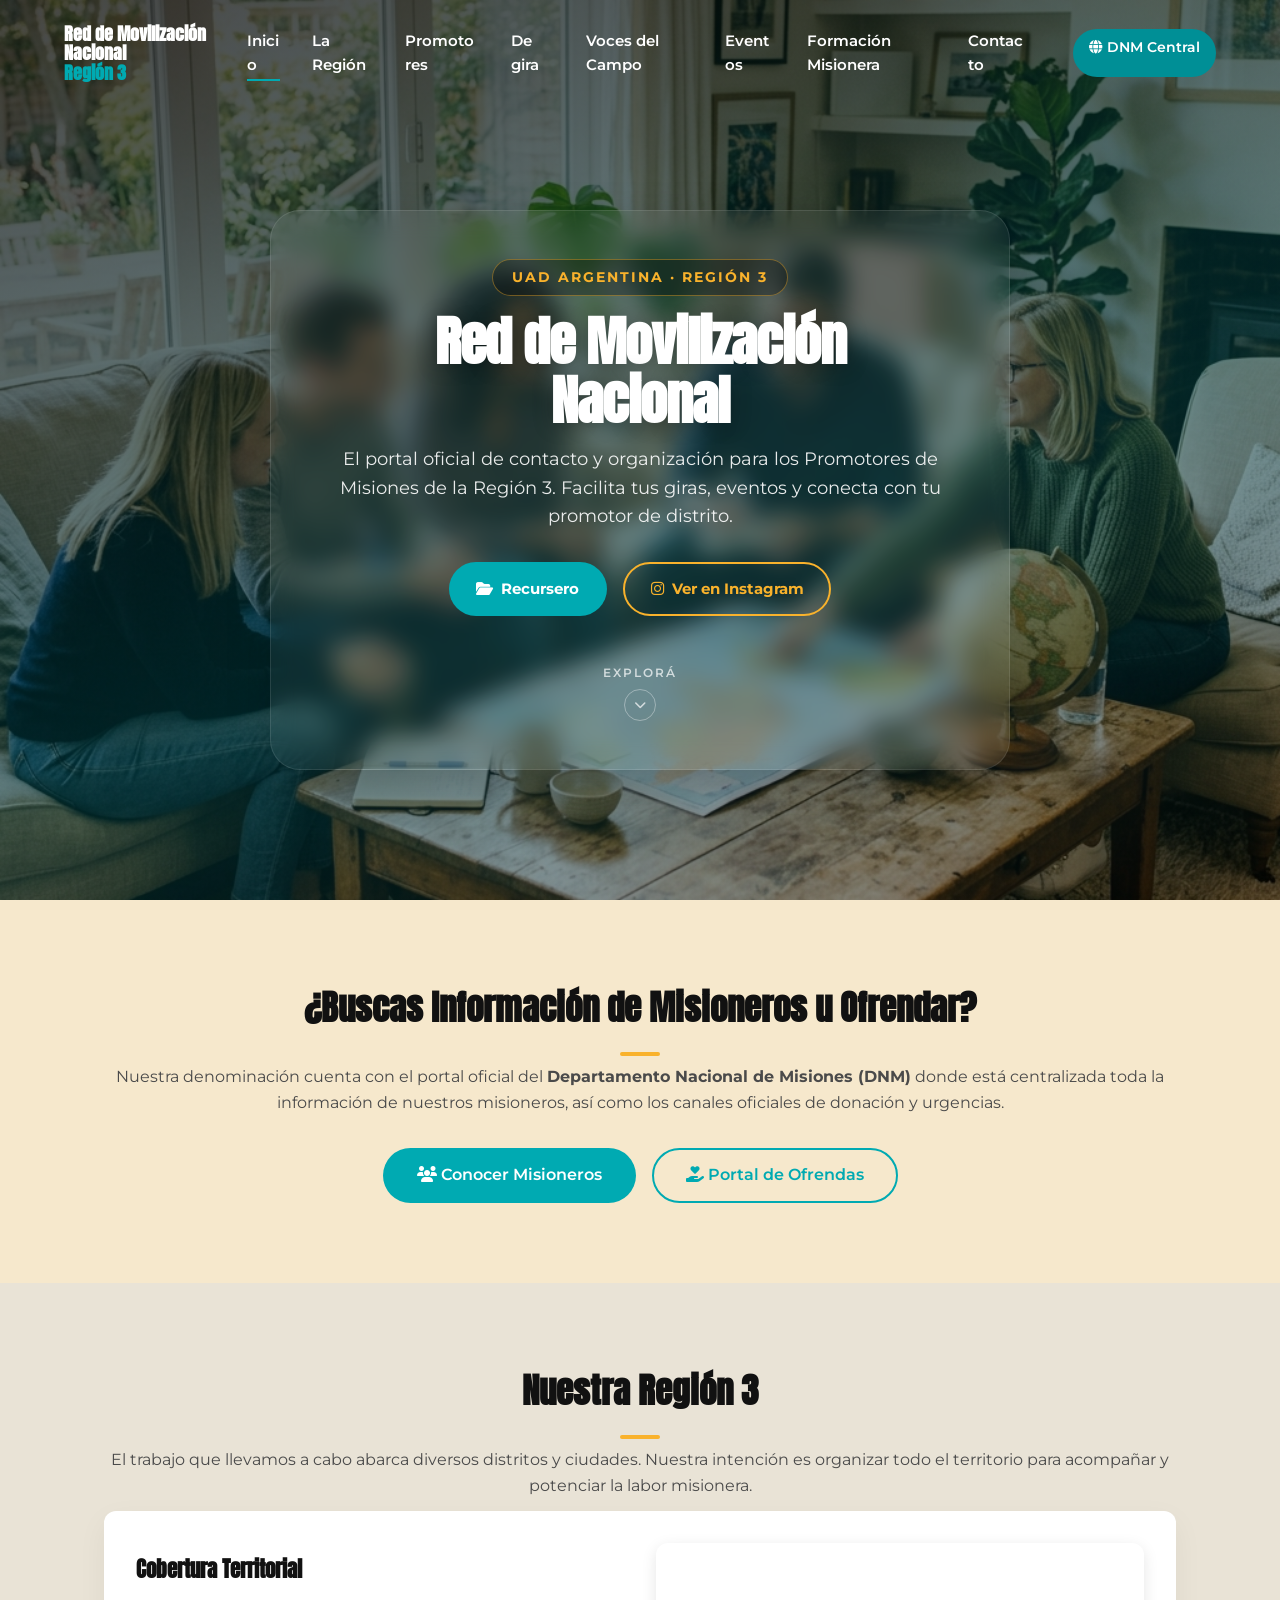
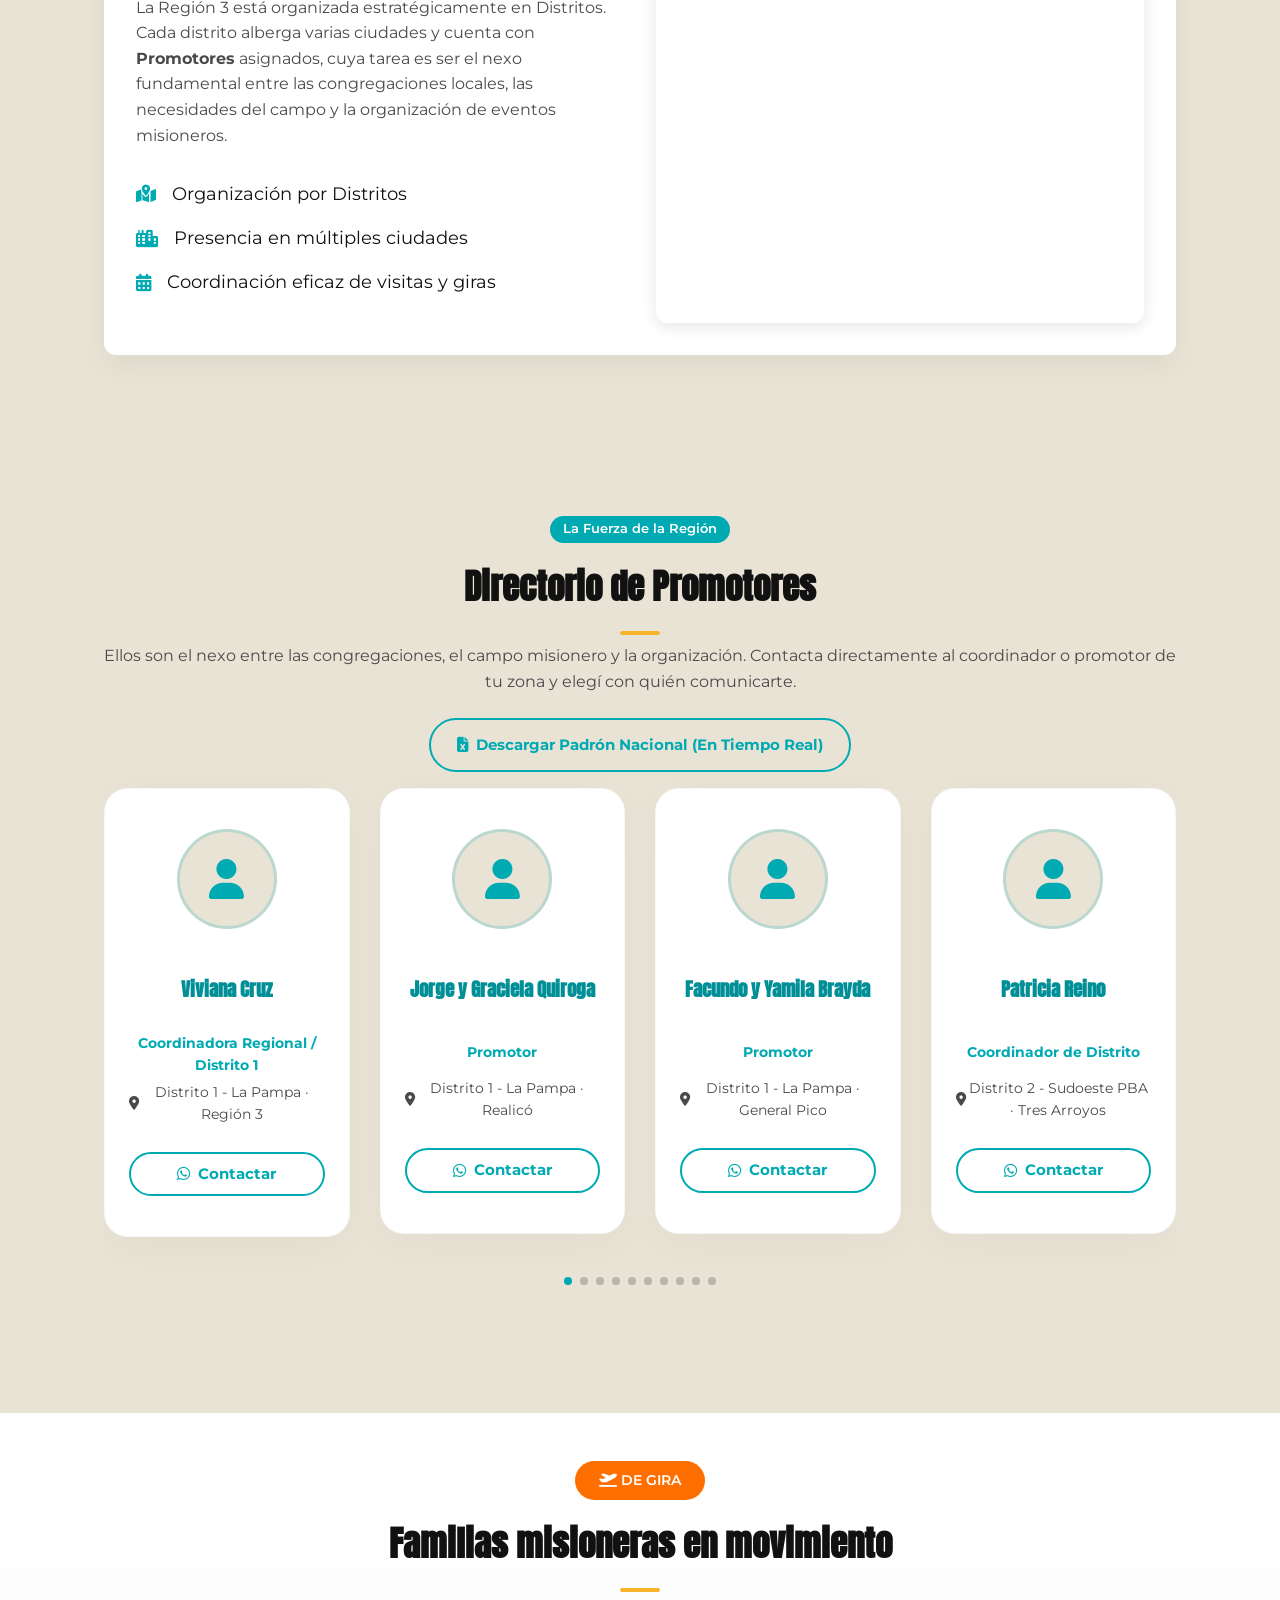
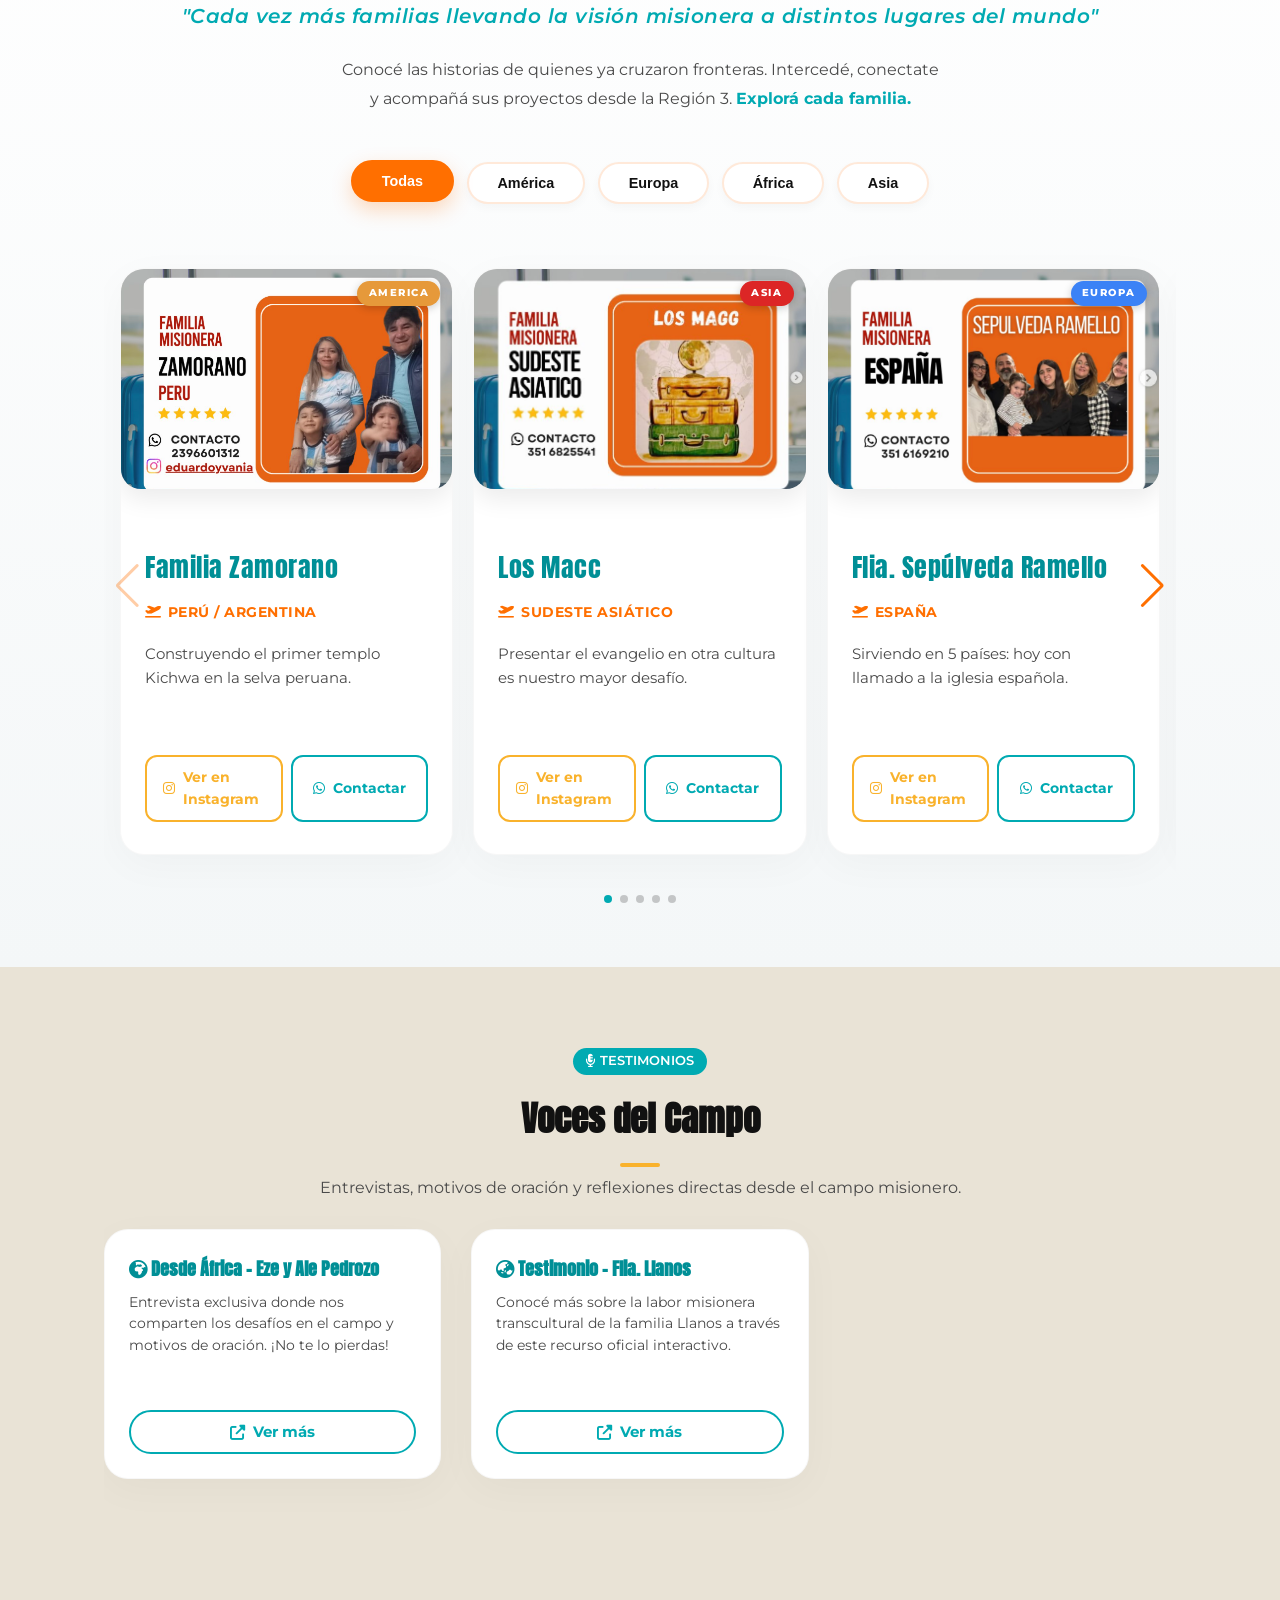
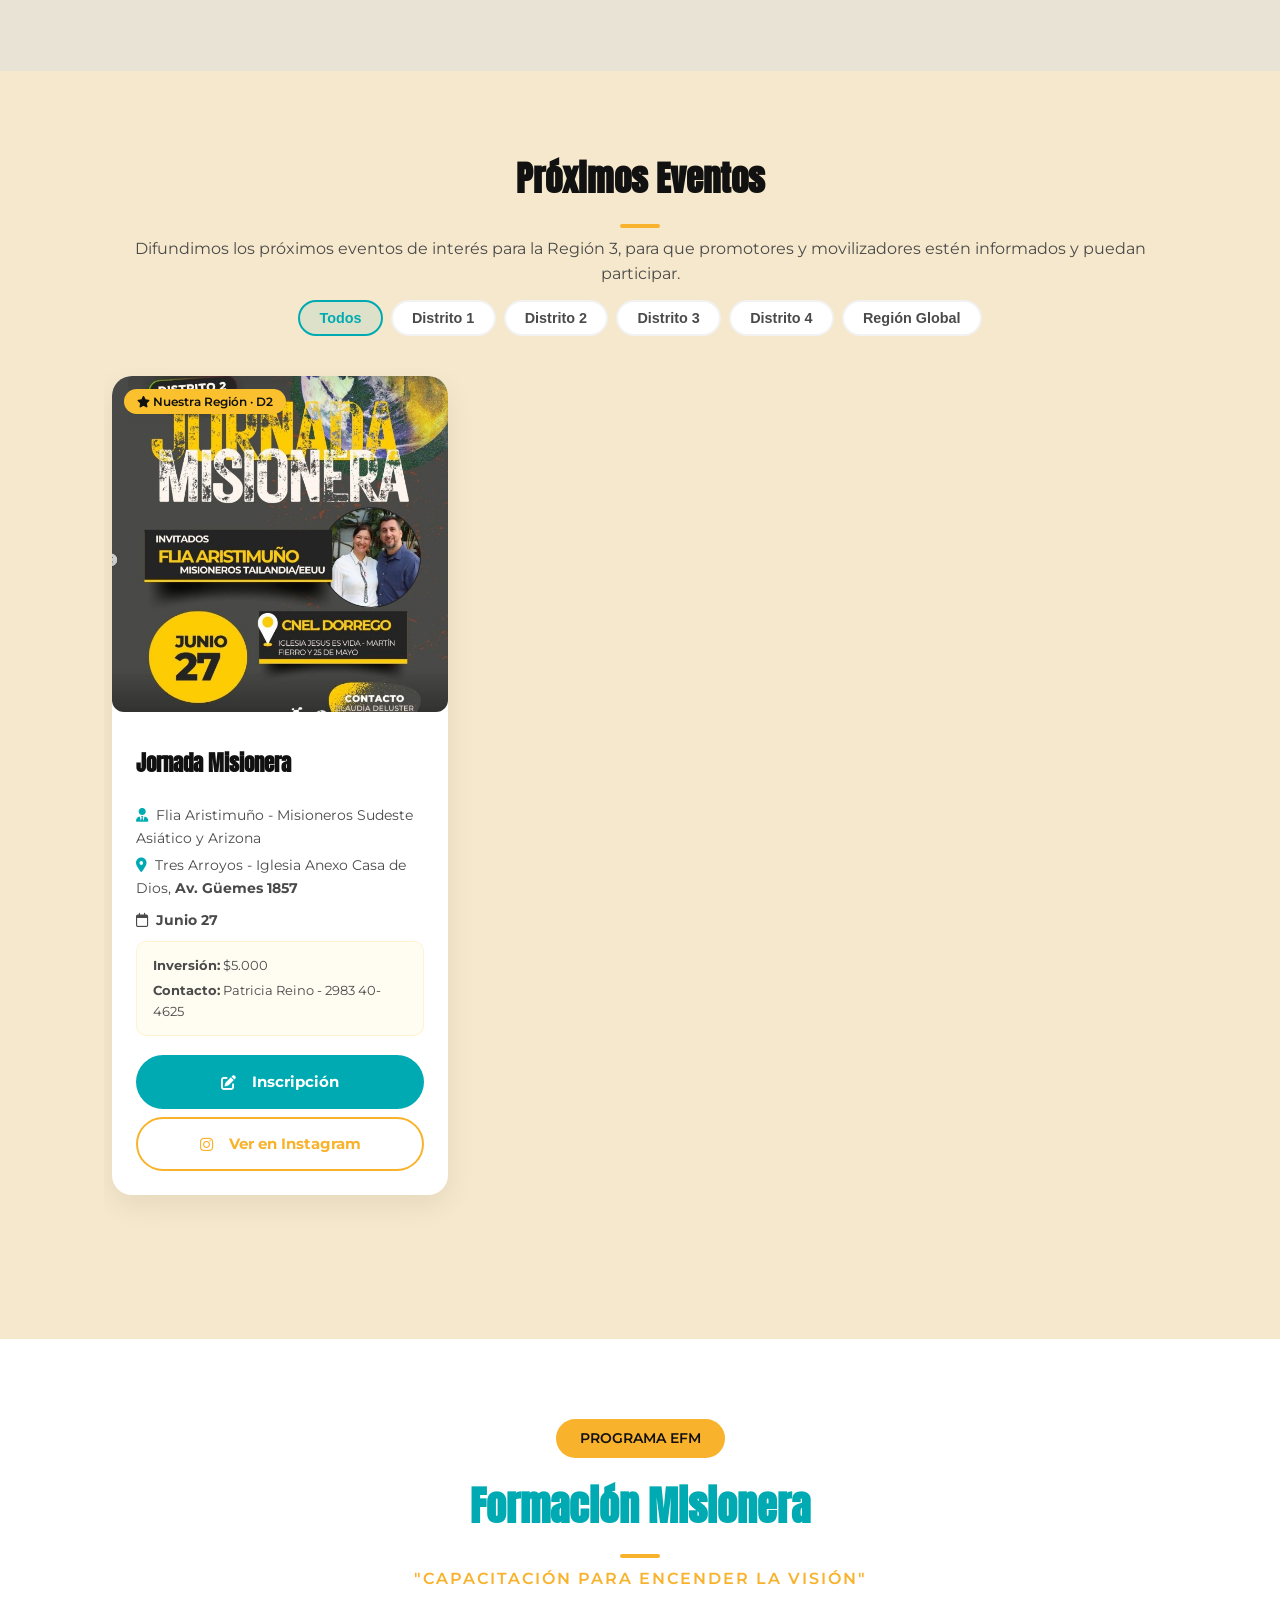
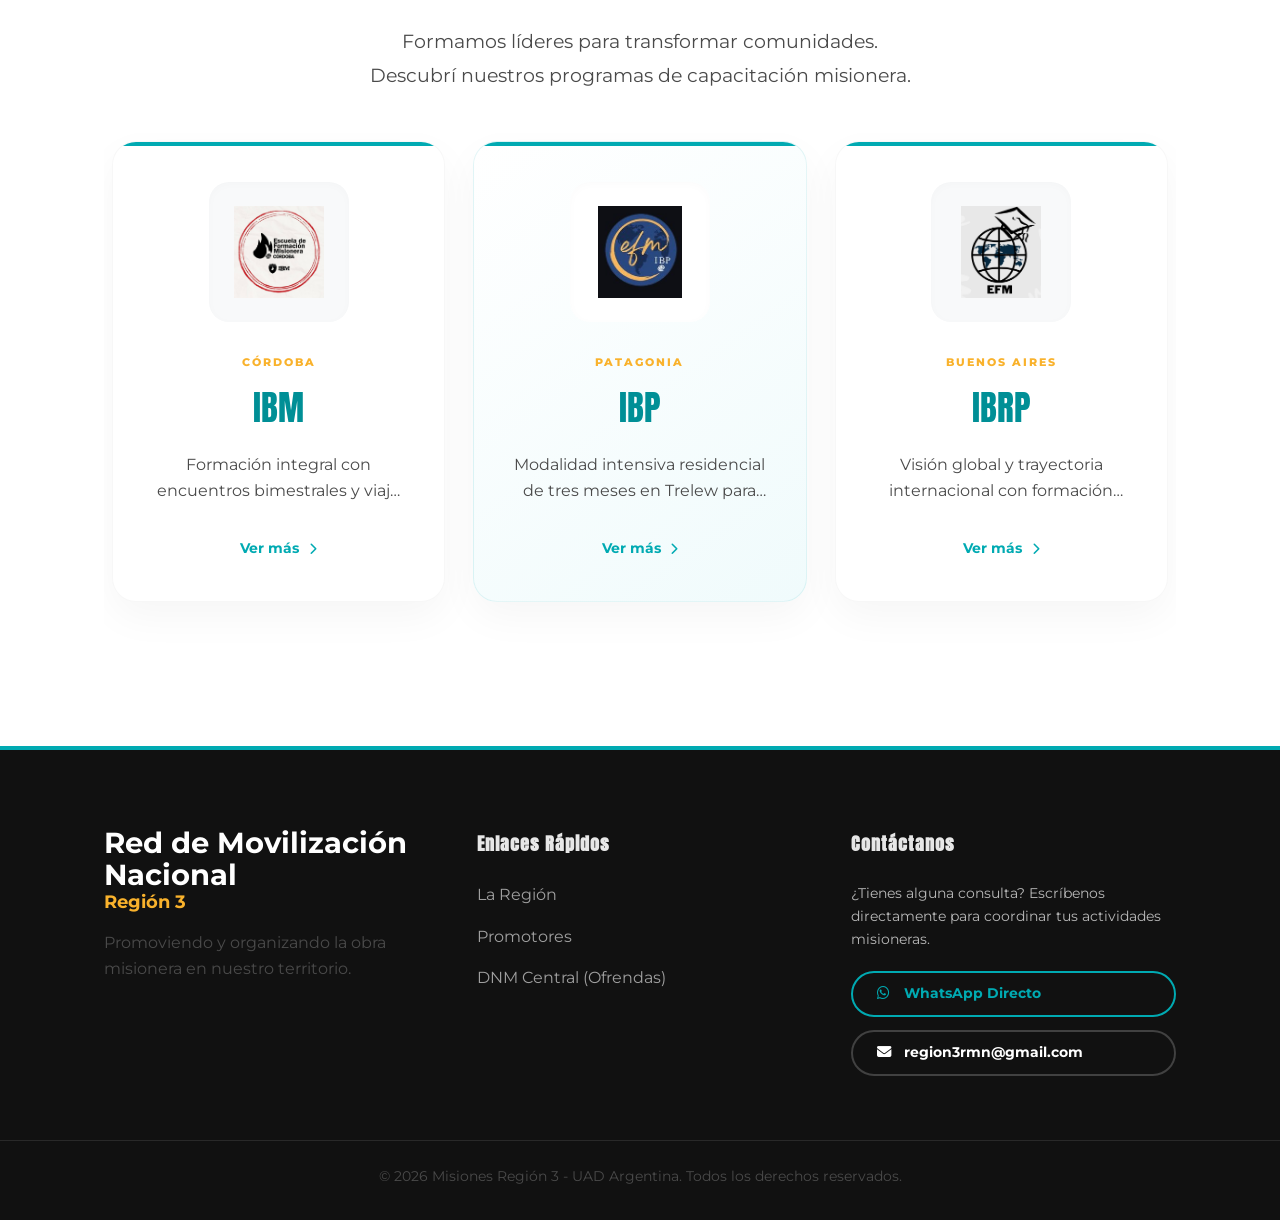
==== index.html @ 5813ab84 "Agrega página de detalle del evento y hace clickeable la imagen" ====
<!DOCTYPE html>

<html lang="es">
<head>
<meta charset="utf-8"/>
<meta content="width=device-width, initial-scale=1.0" name="viewport"/>
<title>Misiones Regi&oacute;n 3 | UAD Argentina</title>
<link href="estilos.css" rel="stylesheet"/>
<link href="https://fonts.googleapis.com/css2?family=Anton&amp;family=Montserrat:wght@300;400;600;700;800&amp;display=swap" rel="stylesheet"/>
<link href="https://cdnjs.cloudflare.com/ajax/libs/font-awesome/6.4.0/css/all.min.css" rel="stylesheet"/>
<link crossorigin="" href="https://unpkg.com/leaflet@1.9.4/dist/leaflet.css" rel="stylesheet"/>
<link href="manifest.json" rel="manifest"/>
<meta content="#004080" name="theme-color"/>
<!-- PWA iOS -->
<meta content="yes" name="apple-mobile-web-app-capable"/>
<meta content="black-translucent" name="apple-mobile-web-app-status-bar-style"/>
<meta content="Misiones Región 3" name="apple-mobile-web-app-title"/>
<link href="assets/images/icon-192.png" rel="apple-touch-icon"/>
<link href="assets/images/icon-512.png" rel="apple-touch-icon" sizes="512x512"/>
<!-- PWA Android / General -->
<meta content="Misiones Región 3 | UAD Argentina" name="application-name"/>
<meta content="Portal oficial de Misiones Región 3 - UAD Argentina. Promotores, eventos, misioneros en gira y formación misionera." name="description"/>
<link href="https://cdn.jsdelivr.net/npm/swiper@11/swiper-bundle.min.css" rel="stylesheet"/></head>
<body>
<!-- PWA Install Banner -->
<div id="pwa-install-banner" class="pwa-banner hidden">
    <div class="pwa-banner-content">
        <img src="assets/images/icon-192.png" alt="App Icon" class="pwa-icon">
        <div class="pwa-text">
            <strong>Misiones Región 3</strong>
            <p>Instalá la app en tu celular</p>
        </div>
    </div>
    <div class="pwa-banner-actions">
        <button id="btn-pwa-install" class="btn-pwa btn-pwa-primary">Instalar</button>
        <button id="btn-pwa-dismiss" class="btn-pwa btn-pwa-outline" aria-label="Cerrar"><i class="fas fa-times"></i></button>
    </div>
</div>
<!-- Navbar -->
<header class="navbar" id="navbar">
<a class="logo" href="https://dnmargentina.org/page/ministerios/red-de-movilizaci%C3%B3n-nacional" target="_blank">Red de Movilizaci&oacute;n Nacional<br/><span>Regi&oacute;n 3</span></a>
<nav class="nav-links" id="nav-links">
<a class="nav-item" href="#inicio">Inicio</a>
<a class="nav-item" href="#region">La Regi&oacute;n</a>
<a class="nav-item" href="#promotores">Promotores</a>
<a class="nav-item" href="#gira">De gira</a>
<a class="nav-item" href="#voces">Voces del Campo</a>
<a class="nav-item" href="#eventos">Eventos</a>
<a class="nav-item" href="#formacion">Formaci&oacute;n Misionera</a>
<a class="nav-item" href="#contacto">Contacto</a>
<a class="btn btn-urgent btn-nav-urgent" href="https://dnmargentina.org/page/" style="background-color: var(--primary-dark);" target="_blank"><i class="fas fa-globe"></i> DNM Central</a>
</nav>
<button aria-label="Men&uacute;" class="mobile-toggle">
<i class="fas fa-bars"></i>
</button>
</header>
<!-- Inicio -->
<section class="hero" id="inicio">
<div class="hero-overlay"></div>
<div class="hero-content reveal">
<div class="hero-eyebrow">UAD Argentina &middot; Regi&oacute;n 3</div>
<h1>Red de Movilizaci&oacute;n<br/>Nacional</h1>
<p>El portal oficial de contacto y organizaci&oacute;n para los Promotores de Misiones de la Regi&oacute;n 3. Facilita tus giras, eventos y conecta con tu promotor de distrito.</p>
<div class="hero-buttons" style="display: flex; gap: 1rem; justify-content: center; flex-wrap: wrap;"><a class="btn-unified btn-unified-primary" href="https://drive.google.com/drive/folders/1WhA5xKT4cCMm3Wj0k3-W0uUWnASNymZ0" target="_blank"><i class="fas fa-folder-open"></i> Recursero</a><a class="btn-unified btn-unified-instagram" href="https://www.instagram.com/promociondemisionesr3/" target="_blank"><i class="fab fa-instagram"></i> Ver en Instagram</a></div>
<div class="hero-scroll-indicator" onclick="document.getElementById('region').scrollIntoView({behavior:'smooth'})">
<span>Explor&aacute;</span>
<div class="hero-scroll-arrow"><i class="fas fa-chevron-down"></i></div>
</div>
</div>
</section>
<!-- Banner DNM Central Call to Action -->
<section class="section central-banner bg-warm">
<div class="container reveal">
<div class="central-banner-content text-center">
<h2>&iquest;Buscas Informaci&oacute;n de Misioneros u Ofrendar?</h2>
<p>Nuestra denominaci&oacute;n cuenta con el portal oficial del <strong>Departamento Nacional de Misiones (DNM)</strong> donde est&aacute; centralizada toda la informaci&oacute;n de nuestros misioneros, as&iacute; como los canales oficiales de donaci&oacute;n y urgencias.</p>
<div class="dnm-buttons" style="display: flex; gap: 1rem; justify-content: center; margin-top: 2rem; flex-wrap: wrap;">
<a class="btn btn-primary" href="https://dnmargentina.org/page/" target="_blank"><i class="fas fa-users"></i> Conocer Misioneros</a>
<a class="btn btn-outline" href="https://dnmargentina.org/page/donaciones-ofrendas" style="background-color: transparent; color: var(--primary-color); border-color: var(--primary-color);" target="_blank"><i class="fas fa-hand-holding-heart"></i> Portal de Ofrendas</a>
</div>
</div>
</div>
</section>
<!-- La Región -->
<section class="section split-bg" id="region">
<div class="container reveal">
<div class="section-header text-center">
<h2>Nuestra Regi&oacute;n 3</h2>
<p>El trabajo que llevamos a cabo abarca diversos distritos y ciudades. Nuestra intenci&oacute;n es organizar todo el territorio para acompa&ntilde;ar y potenciar la labor misionera.</p>
</div>
<div class="region-info" style="display: flex; flex-wrap: wrap; gap: 2rem; align-items: center; justify-content: center; padding: 2rem; background: var(--bg-white); border-radius: 12px; box-shadow: 0 10px 30px rgba(0,0,0,0.05);">
<div class="region-col-text">
<h3>Cobertura Territorial</h3>
<p>La Regi&oacute;n 3 est&aacute; organizada estrat&eacute;gicamente en Distritos. Cada distrito alberga varias ciudades y cuenta con <strong>Promotores</strong> asignados, cuya tarea es ser el nexo fundamental entre las congregaciones locales, las necesidades del campo y la organizaci&oacute;n de eventos misioneros.</p>
<ul class="oracion-lista">
<li><i class="fas fa-map-marked-alt"></i> Organizaci&oacute;n por Distritos</li>
<li><i class="fas fa-city"></i> Presencia en m&uacute;ltiples ciudades</li>
<li><i class="fas fa-calendar-alt"></i> Coordinaci&oacute;n eficaz de visitas y giras</li>
</ul>
</div>
<div class="region-col-map">
<div id="mapa-region" style="height: 380px; width: 100%; border-radius: 12px; z-index: 1; box-shadow: 0 4px 15px rgba(0,0,0,0.1); overflow: hidden;"></div>
</div>
</div>
</div>
</section>
<section class="section split-bg" id="promotores">
<div class="container reveal">
<div class="section-header text-center">
<span class="tag" style="background: var(--primary-color); color: white; margin-bottom: 1rem;">La Fuerza de la Regi&oacute;n</span>
<h2>Directorio de Promotores</h2>
<p>Ellos son el nexo entre las congregaciones, el campo misionero y la organizaci&oacute;n. Contacta directamente al coordinador o promotor de tu zona y eleg&iacute; con qui&eacute;n comunicarte.</p>
<div style="margin-top: 1.5rem;"><a class="btn-unified btn-unified-outline" href="https://dnmargentina.org/page/component/phocadownload/category/2-descargas?download=174:rmn-base-de-datos" target="_blank"><i class="fas fa-file-excel"></i> Descargar Padr&oacute;n Nacional (En Tiempo Real)</a></div></div>
<div class="promotores-swiper">
<div class="swiper mySwiper">
<div class="swiper-wrapper">
<div class="swiper-slide">
<div class="promotor-card">
<div class="promotor-avatar">
<i class="fas fa-user"></i>
</div>
<h3 style="font-size: 1.2rem; color: var(--primary-dark); margin-bottom: 0.5rem;">Viviana Cruz</h3>
<p style="color: var(--primary-color); font-weight: 700; font-size: 0.85rem; margin-bottom: 0.2rem;">Coordinadora Regional / Distrito 1</p>
<p style="color: var(--text-muted); font-size: 0.85rem; margin-bottom: 1.5rem;"><i class="fas fa-map-marker-alt"></i> Distrito 1 - La Pampa &middot; Regi&oacute;n 3</p>
<div style="margin-top: auto;">
<a class="btn-unified btn-unified-outline" href="https://wa.me/5492954641455" style="width: 100%; padding: 0.5rem;" target="_blank"><i class="fab fa-whatsapp"></i> Contactar</a>
</div>
</div>
</div>
<div class="swiper-slide">
<div class="promotor-card">
<div class="promotor-avatar">
<i class="fas fa-user"></i>
</div>
<h3 style="font-size: 1.2rem; color: var(--primary-dark); margin-bottom: 0.5rem;">Jorge y Graciela Quiroga</h3>
<p style="color: var(--primary-color); font-weight: 700; font-size: 0.85rem; margin-bottom: 0.2rem;">Promotor</p>
<p style="color: var(--text-muted); font-size: 0.85rem; margin-bottom: 1.5rem;"><i class="fas fa-map-marker-alt"></i> Distrito 1 - La Pampa &middot; Realic&oacute;</p>
<div style="margin-top: auto;">
<a class="btn-unified btn-unified-outline" href="https://wa.me/5492302412106" style="width: 100%; padding: 0.5rem;" target="_blank"><i class="fab fa-whatsapp"></i> Contactar</a>
</div>
</div>
</div>
<div class="swiper-slide">
<div class="promotor-card">
<div class="promotor-avatar">
<i class="fas fa-user"></i>
</div>
<h3 style="font-size: 1.2rem; color: var(--primary-dark); margin-bottom: 0.5rem;">Facundo y Yamila Brayda</h3>
<p style="color: var(--primary-color); font-weight: 700; font-size: 0.85rem; margin-bottom: 0.2rem;">Promotor</p>
<p style="color: var(--text-muted); font-size: 0.85rem; margin-bottom: 1.5rem;"><i class="fas fa-map-marker-alt"></i> Distrito 1 - La Pampa &middot; General Pico</p>
<div style="margin-top: auto;">
<a class="btn-unified btn-unified-outline" href="https://wa.me/5492804601831" style="width: 100%; padding: 0.5rem;" target="_blank"><i class="fab fa-whatsapp"></i> Contactar</a>
</div>
</div>
</div>
<div class="swiper-slide">
<div class="promotor-card">
<div class="promotor-avatar">
<i class="fas fa-user"></i>
</div>
<h3 style="font-size: 1.2rem; color: var(--primary-dark); margin-bottom: 0.5rem;">Patricia Reino</h3>
<p style="color: var(--primary-color); font-weight: 700; font-size: 0.85rem; margin-bottom: 0.2rem;">Coordinador de Distrito</p>
<p style="color: var(--text-muted); font-size: 0.85rem; margin-bottom: 1.5rem;"><i class="fas fa-map-marker-alt"></i> Distrito 2 - Sudoeste PBA &middot; Tres Arroyos</p>
<div style="margin-top: auto;">
<a class="btn-unified btn-unified-outline" href="https://wa.me/5492983404625" style="width: 100%; padding: 0.5rem;" target="_blank"><i class="fab fa-whatsapp"></i> Contactar</a>
</div>
</div>
</div>
<div class="swiper-slide">
<div class="promotor-card">
<div class="promotor-avatar">
<i class="fas fa-user"></i>
</div>
<h3 style="font-size: 1.2rem; color: var(--primary-dark); margin-bottom: 0.5rem;">Nora Fritz</h3>
<p style="color: var(--primary-color); font-weight: 700; font-size: 0.85rem; margin-bottom: 0.2rem;">Promotor</p>
<p style="color: var(--text-muted); font-size: 0.85rem; margin-bottom: 1.5rem;"><i class="fas fa-map-marker-alt"></i> Distrito 2 - Sudoeste PBA &middot; Bah&iacute;a Blanca</p>
<div style="margin-top: auto;">
<a class="btn-unified btn-unified-outline" href="https://wa.me/5492914377355" style="width: 100%; padding: 0.5rem;" target="_blank"><i class="fab fa-whatsapp"></i> Contactar</a>
</div>
</div>
</div>
<div class="swiper-slide">
<div class="promotor-card">
<div class="promotor-avatar">
<i class="fas fa-user"></i>
</div>
<h3 style="font-size: 1.2rem; color: var(--primary-dark); margin-bottom: 0.5rem;">Dar&iacute;o y Gabriela Guimera Gauna</h3>
<p style="color: var(--primary-color); font-weight: 700; font-size: 0.85rem; margin-bottom: 0.2rem;">Promotor</p>
<p style="color: var(--text-muted); font-size: 0.85rem; margin-bottom: 1.5rem;"><i class="fas fa-map-marker-alt"></i> Distrito 2 - Sudoeste PBA &middot; Bah&iacute;a Blanca</p>
<div style="margin-top: auto;">
<a class="btn-unified btn-unified-outline" href="https://wa.me/5491153257958" style="width: 100%; padding: 0.5rem;" target="_blank"><i class="fab fa-whatsapp"></i> Contactar</a>
</div>
</div>
</div>
<div class="swiper-slide">
<div class="promotor-card">
<div class="promotor-avatar">
<i class="fas fa-user"></i>
</div>
<h3 style="font-size: 1.2rem; color: var(--primary-dark); margin-bottom: 0.5rem;">Mar&iacute;a Alejandra La Greca</h3>
<p style="color: var(--primary-color); font-weight: 700; font-size: 0.85rem; margin-bottom: 0.2rem;">Promotor</p>
<p style="color: var(--text-muted); font-size: 0.85rem; margin-bottom: 1.5rem;"><i class="fas fa-map-marker-alt"></i> Distrito 2 - Sudoeste PBA &middot; Tres Arroyos</p>
<div style="margin-top: auto;">
<a class="btn-unified btn-unified-outline" href="https://wa.me/549298365892" style="width: 100%; padding: 0.5rem;" target="_blank"><i class="fab fa-whatsapp"></i> Contactar</a>
</div>
</div>
</div>
<div class="swiper-slide">
<div class="promotor-card">
<div class="promotor-avatar">
<i class="fas fa-user"></i>
</div>
<h3 style="font-size: 1.2rem; color: var(--primary-dark); margin-bottom: 0.5rem;">Claudia Deluster</h3>
<p style="color: var(--primary-color); font-weight: 700; font-size: 0.85rem; margin-bottom: 0.2rem;">Promotor</p>
<p style="color: var(--text-muted); font-size: 0.85rem; margin-bottom: 1.5rem;"><i class="fas fa-map-marker-alt"></i> Distrito 2 - Sudoeste PBA &middot; Dorrego</p>
<div style="margin-top: auto;">
<a class="btn-unified btn-unified-outline" href="https://wa.me/5492916480286" style="width: 100%; padding: 0.5rem;" target="_blank"><i class="fab fa-whatsapp"></i> Contactar</a>
</div>
</div>
</div>
<div class="swiper-slide">
<div class="promotor-card">
<div class="promotor-avatar">
<i class="fas fa-user"></i>
</div>
<h3 style="font-size: 1.2rem; color: var(--primary-dark); margin-bottom: 0.5rem;">Soto Olga Beatriz</h3>
<p style="color: var(--primary-color); font-weight: 700; font-size: 0.85rem; margin-bottom: 0.2rem;">Coordinador de Distrito</p>
<p style="color: var(--text-muted); font-size: 0.85rem; margin-bottom: 1.5rem;"><i class="fas fa-map-marker-alt"></i> Distrito 3 - Costa Atl&aacute;ntica &middot; Mar del Plata</p>
<div style="margin-top: auto;">
<a class="btn-unified btn-unified-outline" href="mailto:region3rmn@gmail.com?subject=Contacto%20Coordinadora%20Soto%20Olga%20Beatriz" style="width: 100%; padding: 0.5rem;" target="_blank"><i class="fas fa-envelope"></i> Contactar</a>
</div>
</div>
</div>
<div class="swiper-slide">
<div class="promotor-card">
<div class="promotor-avatar">
<i class="fas fa-user"></i>
</div>
<h3 style="font-size: 1.2rem; color: var(--primary-dark); margin-bottom: 0.5rem;">Adriana Anah&iacute; Ale</h3>
<p style="color: var(--primary-color); font-weight: 700; font-size: 0.85rem; margin-bottom: 0.2rem;">Promotor</p>
<p style="color: var(--text-muted); font-size: 0.85rem; margin-bottom: 1.5rem;"><i class="fas fa-map-marker-alt"></i> Distrito 3 - Costa Atl&aacute;ntica &middot; Mar del Plata</p>
<div style="margin-top: auto;">
<a class="btn-unified btn-unified-outline" href="tel:02235479674" style="width: 100%; padding: 0.5rem;" target="_blank"><i class="fab fa-whatsapp"></i> Contactar</a>
</div>
</div>
</div>
<div class="swiper-slide">
<div class="promotor-card">
<div class="promotor-avatar">
<i class="fas fa-user"></i>
</div>
<h3 style="font-size: 1.2rem; color: var(--primary-dark); margin-bottom: 0.5rem;">Mirta Bernardo</h3>
<p style="color: var(--primary-color); font-weight: 700; font-size: 0.85rem; margin-bottom: 0.2rem;">Coordinador de Distrito</p>
<p style="color: var(--text-muted); font-size: 0.85rem; margin-bottom: 1.5rem;"><i class="fas fa-map-marker-alt"></i> Distrito 4 - Noroeste PBA &middot; Trenque Lauquen</p>
<div style="margin-top: auto;">
<a class="btn-unified btn-unified-outline" href="https://wa.me/5492392503119" style="width: 100%; padding: 0.5rem;" target="_blank"><i class="fab fa-whatsapp"></i> Contactar</a>
</div>
</div>
</div>
<div class="swiper-slide">
<div class="promotor-card">
<div class="promotor-avatar">
<i class="fas fa-user"></i>
</div>
<h3 style="font-size: 1.2rem; color: var(--primary-dark); margin-bottom: 0.5rem;">Mabel Chicote</h3>
<p style="color: var(--primary-color); font-weight: 700; font-size: 0.85rem; margin-bottom: 0.2rem;">Promotor</p>
<p style="color: var(--text-muted); font-size: 0.85rem; margin-bottom: 1.5rem;"><i class="fas fa-map-marker-alt"></i> Distrito 4 - Noroeste PBA</p>
<div style="margin-top: auto;">
<a class="btn-unified btn-unified-outline" href="https://wa.me/5492915079018" style="width: 100%; padding: 0.5rem;" target="_blank"><i class="fab fa-whatsapp"></i> Contactar</a>
</div>
</div>
</div>
<div class="swiper-slide">
<div class="promotor-card">
<div class="promotor-avatar">
<i class="fas fa-user"></i>
</div>
<h3 style="font-size: 1.2rem; color: var(--primary-dark); margin-bottom: 0.5rem;">Caleb Josue Mollo</h3>
<p style="color: var(--primary-color); font-weight: 700; font-size: 0.85rem; margin-bottom: 0.2rem;">Coordinador de Distrito</p>
<p style="color: var(--text-muted); font-size: 0.85rem; margin-bottom: 1.5rem;"><i class="fas fa-map-marker-alt"></i> Distrito 5 - Centro/Este PBA &middot; Ca&ntilde;uelas</p>
<div style="margin-top: auto;">
<a class="btn-unified btn-unified-outline" href="https://wa.me/5491151380102" style="width: 100%; padding: 0.5rem;" target="_blank"><i class="fab fa-whatsapp"></i> Contactar</a>
</div>
</div>
</div>
</div>
<div class="swiper-pagination"></div>
</div>
</div>
</div>
</section>
<!-- Directorio de Promotores -->
<!-- De Gira -->
<!-- GIRA SECTION -->
<section class="section bg-light" id="gira" style="padding: 3rem 0; background: linear-gradient(180deg, #ffffff 0%, #f4f7f8 100%);">
    <div class="container reveal">
        <div class="section-header text-center gira-header">
            <span class="tag" style="background: #ff6f00; color: white; margin-bottom: 1rem; padding: 0.5rem 1.5rem; font-size: 0.9rem;"><i class="fas fa-plane-departure"></i> DE GIRA</span>
            <h2 style="font-size: 2.2rem; margin-bottom: 0.5rem;">Familias misioneras en movimiento</h2>
            <p class="gira-subtitle">"Cada vez m&aacute;s familias llevando la visi&oacute;n misionera a distintos lugares del mundo"</p>
            <p style="max-width: 600px; margin: 1.5rem auto 0; color: var(--text-muted); font-size: 1rem; line-height: 1.8;">Conocé las historias de quienes ya cruzaron fronteras. Intercedé, conectate y acompa&ntilde;&aacute; sus proyectos desde la Regi&oacute;n 3. <strong style="color: var(--primary-color);">Explor&aacute; cada familia.</strong></p>
        </div>

        <!-- FILTROS INTERACTIVOS -->
        <div class="gira-filters">
            <button class="filter-btn-gira active" data-continent="all">Todas</button>
            <button class="filter-btn-gira" data-continent="america">Am&eacute;rica</button>
            <button class="filter-btn-gira" data-continent="europa">Europa</button>
            <button class="filter-btn-gira" data-continent="africa">&Aacute;frica</button>
            <button class="filter-btn-gira" data-continent="asia">Asia</button>
        </div>

        <!-- CARRUSEL DE FAMILIAS -->
        <div class="swiper giraSwiper">
            <div class="swiper-wrapper" id="gira-cards-container">
                <!-- Se poblar&aacute; din&aacute;micamente desde JS -->
            </div>
            <div class="swiper-pagination"></div>
            <!-- Botones de navegaci&oacute;n a&ntilde;adidos para mejor UX -->
            <div class="swiper-button-next" style="color: #ff6f00;"></div>
            <div class="swiper-button-prev" style="color: #ff6f00;"></div>
        </div>
    </div>
</section>
<!-- Gira y Voces del Campo envoltorio -->
<!-- Voces del Campo -->
<section class="section split-bg" id="voces">
    <div class="container reveal">
        <div class="section-header text-center">
            <span class="tag" style="background: var(--primary-color); color: white; margin-bottom: 1rem;"><i class="fas fa-microphone-alt"></i> TESTIMONIOS</span>
            <h2 style="font-size: 2.2rem; margin-bottom: 0.5rem;">Voces del Campo</h2>
            <p>Entrevistas, motivos de oraci&oacute;n y reflexiones directas desde el campo misionero.</p>
        </div>
        <div class="voces-swiper" style="padding-bottom: 3rem;">
            <div class="swiper mySwiperVoces">
                <div class="swiper-wrapper">
                    <!-- Tarjeta 1 -->
                    <div class="swiper-slide">
                        <div class="promotor-card" style="padding: 1.5rem; text-align: left; display: flex; flex-direction: column; min-height: 250px;">
                            <h3 style="font-size: 1.15rem; color: var(--primary-dark); margin-bottom: 0.5rem;"><i class="fas fa-globe-africa"></i> Desde &Aacute;frica &ndash; Eze y Ale Pedrozo</h3>
                            <p style="color: var(--text-muted); font-size: 0.85rem; margin-bottom: 1.5rem; flex: 1;">Entrevista exclusiva donde nos comparten los desaf&iacute;os en el campo y motivos de oraci&oacute;n. &iexcl;No te lo pierdas!</p>
                            <a class="btn-unified btn-unified-outline" href="https://contacto.org/Recursos/CU_Misiones/Africa_3/Africa_3.html" style="width: 100%; padding: 0.5rem; margin-top: auto;" target="_blank"><i class="fas fa-external-link-alt"></i> Ver m&aacute;s</a>
                        </div>
                    </div>
                    <!-- Tarjeta 2 -->
                    <div class="swiper-slide">
                        <div class="promotor-card" style="padding: 1.5rem; text-align: left; display: flex; flex-direction: column; min-height: 250px;">
                            <h3 style="font-size: 1.15rem; color: var(--primary-dark); margin-bottom: 0.5rem;"><i class="fas fa-globe-asia"></i> Testimonio &ndash; Flia. Llanos</h3>
                            <p style="color: var(--text-muted); font-size: 0.85rem; margin-bottom: 1.5rem; flex: 1;">Conoc&eacute; m&aacute;s sobre la labor misionera transcultural de la familia Llanos a trav&eacute;s de este recurso oficial interactivo.</p>
                            <a class="btn-unified btn-unified-outline" href="https://contacto.org/Recursos/CU_Misiones/Llanos/Llanos.html" style="width: 100%; padding: 0.5rem; margin-top: auto;" target="_blank"><i class="fas fa-external-link-alt"></i> Ver m&aacute;s</a>
                        </div>
                    </div>
                </div>
                <div class="swiper-pagination voces-pagination"></div>
            </div>
        </div>
    </div>
</section>

<!-- Eventos -->
<section class="section bg-warm" id="eventos">
<div class="container reveal">
<div class="section-header text-center">
<h2>Pr&oacute;ximos Eventos</h2>
<p>Difundimos los pr&oacute;ximos eventos de inter&eacute;s para la Regi&oacute;n 3, para que promotores y movilizadores est&eacute;n informados y puedan participar.</p>
</div>
<div class="eventos-filtros">
<button class="filter-btn active" data-filter="all">Todos</button>
<button class="filter-btn" data-filter="d1">Distrito 1</button>
<button class="filter-btn" data-filter="d2">Distrito 2</button>
<button class="filter-btn" data-filter="d3">Distrito 3</button>
<button class="filter-btn" data-filter="d4">Distrito 4</button>
<button class="filter-btn" data-filter="global">Regi&oacute;n Global</button>
</div>
<div class="swiper eventosSwiper">
  <div class="swiper-wrapper" id="eventosWrapper">
<!-- Evento: Jornada Misionera Distrito 2 -->
<div class="swiper-slide">
<div class="evento-card-nueva" data-distrito="d2">
<a href="evento-detalle.html" class="evento-img-link" style="display: block; text-decoration: none;">
<div class="evento-img-insta">
<img alt="Jornada Misionera Distrito 2" src="assets/images/evento_de_distrito_2.png"/>
<div class="evento-img-tag-tl"><span class="tag" style="background: #fbc02d; color: var(--text-dark); font-size: 0.72rem;"><i class="fas fa-star"></i> Nuestra Regi&oacute;n &middot; D2</span></div>
<div class="evento-img-hover-overlay">
<span class="hover-text">M&aacute;s informaci&oacute;n</span>
</div>
</div>
</a>
<div class="evento-content">
<h3>Jornada Misionera</h3>
<p style="margin-bottom: 0.3rem; font-size: 0.88rem;"><i class="fas fa-user-tie" style="color: var(--primary-color);"></i>&nbsp; Flia Aristimu&ntilde;o - Misioneros Sudeste Asi&aacute;tico y Arizona</p>
<p style="margin-bottom: 0.6rem; font-size: 0.88rem;"><i class="fas fa-map-marker-alt" style="color: var(--primary-color);"></i>&nbsp; Tres Arroyos - Iglesia Anexo Casa de Dios, <strong>Av. G&uuml;emes 1857</strong></p>
<p style="margin-bottom: 0.6rem; font-size: 0.88rem;"><i class="far fa-calendar"></i>&nbsp; <strong>Junio 27</strong></p>
<div style="background: rgba(251,192,45,0.06); padding: 0.8rem 1rem; border-radius: 10px; margin-bottom: 1.2rem; font-size: 0.83rem; border: 1px solid rgba(251,192,45,0.15); flex: 1;">
<p style="margin-bottom: 0.25rem;"><strong>Inversi&oacute;n:</strong> $5.000</p>
<p style="margin-bottom: 0;"><strong>Contacto:</strong> Patricia Reino - 2983 40-4625</p>
</div>
<div style="display: flex; gap: 0.5rem; flex-direction: column;">
<a class="btn-unified btn-unified-primary" href="https://forms.gle/3HQ9pCudDEjoXpfu6" target="_blank"><i class="fas fa-edit"></i>&nbsp; Inscripci&oacute;n</a>
<a class="btn-unified btn-unified-instagram" href="https://www.instagram.com/promociondemisionesr3/" target="_blank"><i class="fab fa-instagram"></i>&nbsp; Ver en Instagram</a>
</div>
</div>
</div>
</div><!-- end swiper-slide D2 -->
  </div><!-- swiper-wrapper -->
  <div class="swiper-pagination eventos-pagination"></div>
  <div class="swiper-button-prev eventos-btn-prev"></div>
  <div class="swiper-button-next eventos-btn-next"></div>
</div><!-- eventosSwiper -->
</div>
</section>

<!-- Misioneros en Gira -->
<!-- Formación Misionera (EFM) -->
<section class="section" id="formacion" style="background-color: var(--bg-white);">
    <div class="container reveal">
        <div class="section-header text-center" style="margin-bottom: 2.5rem;">
            <span class="tag" style="background: var(--secondary-color); color: var(--text-dark); margin-bottom: 1rem; padding: 0.5rem 1.5rem; font-size: 0.9rem;">PROGRAMA EFM</span>
            <h2 style="font-size: 2.5rem; color: var(--primary-color); margin-bottom: 0.5rem;">Formaci&oacute;n Misionera</h2>
            <h4 style="font-family: var(--font-body); font-weight: 600; color: var(--secondary-color); letter-spacing: 2px; text-transform: uppercase; font-size: 1rem; margin-bottom: 2rem;">"Capacitaci&oacute;n para encender la visi&oacute;n"</h4>
            <div style="max-width: 700px; margin: 0 auto;">
                <p style="font-size: 1.2rem; color: var(--text-muted); line-height: 1.8;">
                    Formamos l&iacute;deres para transformar comunidades. <br>
                    Descubr&iacute; nuestros programas de capacitaci&oacute;n misionera.
                </p>
            </div>
        </div>

        <div class="swiper formacionSwiper"><div class="swiper-wrapper">
            <div class="swiper-slide"><!-- Sede IBM -->
            <article class="formacion-card-nueva">
                <div class="formacion-card-img">
                    <img src="assets/images/logo_ibm.jpeg" alt="IBM Córdoba">
                </div>
                <div class="formacion-card-body">
                    <span class="sede-tag">C&Oacute;RDOBA</span>
                    <h3>IBM</h3>
                    <p>Formaci&oacute;n integral con encuentros bimestrales y viaje de pr&aacute;ctica transcultural.</p>
                    <a href="https://www.facebook.com/efm.ibm.cba/" target="_blank" class="btn-ver-mas">Ver m&aacute;s <i class="fas fa-chevron-right"></i></a>
                </div>
            </article>

            </div><div class="swiper-slide"><!-- Sede IBP -->
            <article class="formacion-card-nueva highlight">
                <div class="formacion-card-img">
                    <img src="assets/images/logo_efmibp.png" alt="IBP Trelew">
                </div>
                <div class="formacion-card-body">
                    <span class="sede-tag">PATAGONIA</span>
                    <h3>IBP</h3>
                    <p>Modalidad intensiva residencial de tres meses en Trelew para inmersi&oacute;n total.</p>
                    <a href="https://www.instagram.com/efmibp" target="_blank" class="btn-ver-mas">Ver m&aacute;s <i class="fas fa-chevron-right"></i></a>
                </div>
            </article>

            </div><div class="swiper-slide"><!-- Sede IBRP -->
            <article class="formacion-card-nueva">
                <div class="formacion-card-img">
                    <img src="assets/images/logo_ibrp.jpeg" alt="IBRP Buenos Aires">
                </div>
                <div class="formacion-card-body">
                    <span class="sede-tag">BUENOS AIRES</span>
                    <h3>IBRP</h3>
                    <p>Visi&oacute;n global y trayectoria internacional con formaci&oacute;n estrat&eacute;gica en ingl&eacute;s.</p>
                    <a href="https://dnmargentina.org/page/ministerios/escuela-de-formaci%C3%B3n" target="_blank" class="btn-ver-mas">Ver m&aacute;s <i class="fas fa-chevron-right"></i></a>
                </div>
            </article>
            </div></div><!-- end last slide -->
        </div><!-- swiper-wrapper -->
        <div class="swiper-pagination formacion-pagination"></div>
        <div class="swiper-button-prev formacion-btn-prev"></div>
        <div class="swiper-button-next formacion-btn-next"></div>
        </div><!-- formacionSwiper -->
    </div>
</section>
<!-- Contacto / Footer -->
<footer class="footer" id="contacto">
<div class="container footer-grid reveal">
<div class="footer-info">
<a class="footer-logo" href="https://dnmargentina.org/page/ministerios/red-de-movilizaci%C3%B3n-nacional" target="_blank">Red de Movilizaci&oacute;n Nacional<span>Regi&oacute;n 3</span></a>
<p>Promoviendo y organizando la obra misionera en nuestro territorio.</p>
</div>
<div class="footer-links">
<h4>Enlaces R&aacute;pidos</h4>
<ul>
<li><a href="#region">La Regi&oacute;n</a></li>
<li><a href="#promotores">Promotores</a></li>
<li><a href="https://dnmargentina.org/page/donaciones-ofrendas" target="_blank">DNM Central (Ofrendas)</a></li>
</ul>
</div>
<div class="footer-contacto">
<h4>Cont&aacute;ctanos</h4>
<p style="color: rgba(255,255,255,0.7); font-size: 0.9rem; margin-bottom: 1.2rem;">&iquest;Tienes alguna consulta? Escr&iacute;benos directamente para coordinar tus actividades misioneras.</p>
<div class="footer-contact-buttons" style="display: flex; flex-direction: column; gap: 0.8rem;">
<a class="btn-unified btn-unified-wa" href="https://wa.me/5492954641455" style="padding: 0.6rem 1.2rem; font-size: 0.9rem; width: 100%; justify-content: flex-start;" target="_blank"><i class="fab fa-whatsapp" style="width: 24px; text-align: center;"></i> WhatsApp Directo</a>
<a class="btn-unified btn-unified-outline" href="mailto:region3rmn@gmail.com" style="padding: 0.6rem 1.2rem; font-size: 0.9rem; border-color: rgba(255,255,255,0.2); color: white; width: 100%; justify-content: flex-start;"><i class="fas fa-envelope" style="width: 24px; text-align: center;"></i> region3rmn@gmail.com</a>
</div>
</div>
</div>
<div class="footer-bottom">
<p>&copy; 2026 Misiones Regi&oacute;n 3 - UAD Argentina. Todos los derechos reservados.</p>
</div>
</footer>

<!-- Scripts: Leaflet, Swiper, then app script -->
<script src="https://unpkg.com/leaflet@1.9.4/dist/leaflet.js" crossorigin=""></script>
<script src="https://cdn.jsdelivr.net/npm/swiper@11/swiper-bundle.min.js"></script>
<script src="script.js"></script>
</body>
</html>
---- estilos.css ----
/* Variables y Configuración Base */
:root {
    --primary-color: #00AAB2;     /* Cian/Turquesa de Canva */
    --primary-dark: #008f96;
    --secondary-color: #F9B22C;   /* Amarillo/Naranja de Canva */
    --text-dark: #111111;
    --text-muted: #4a4a4a;
    --bg-light: #E9E3D6;          /* Beige Claro de Canva */
    --bg-white: #ffffff;
    --bg-dark: #000000;           /* Fondo negro */
    --border-color: rgba(0,0,0,0.1);
    
    --transition-fast: 0.3s ease;
    --transition-slow: 0.6s cubic-bezier(0.16, 1, 0.3, 1);
    
    --font-heading: 'Anton', sans-serif;
    --font-body: 'Montserrat', sans-serif;
}

* { margin: 0; padding: 0; box-sizing: border-box; }
html { scroll-behavior: smooth; }
body {
    font-family: var(--font-body);
    color: var(--text-dark);
    background-color: var(--bg-light);
    line-height: 1.6;
    overflow-x: hidden;
}

h1, h2, h3, h4 { font-family: var(--font-heading); color: var(--text-dark); margin-bottom: 0.5rem; font-weight: 700; }
h1 { font-size: 2.8rem; line-height: 1.1; }
h2 { 
    font-size: 2.2rem; 
    position: relative; 
    display: flex;
    flex-direction: column;
    align-items: center;
    gap: 0.5rem;
}
h2::after {
    content: '';
    width: 40px;
    height: 4px;
    background: var(--secondary-color);
    border-radius: 4px;
    display: block;
    margin-top: 0.5rem;
}
h3 { font-size: 1.3rem; }
p { margin-bottom: 0.8rem; color: var(--text-muted); }
a { text-decoration: none; color: inherit; transition: color var(--transition-fast); }

.container { max-width: 1200px; margin: 0 auto; padding: 0 5%; }
.section { padding: 5rem 0; }
.text-center { text-align: center; }

/* Botones */
.btn {
    display: inline-block; padding: 0.8rem 2rem; border-radius: 50px; font-weight: 600;
    transition: all var(--transition-fast); cursor: pointer; border: 2px solid transparent;
}
.btn-primary { background-color: var(--primary-color); color: var(--bg-white); }
.btn-primary:hover {
    background-color: var(--primary-dark);
    transform: translateY(-2px);
    box-shadow: 0 4px 15px rgba(217, 119, 54, 0.3);
}
.btn-outline { background-color: transparent; color: var(--bg-white); border-color: var(--bg-white); }
.btn-outline:hover { background-color: var(--bg-white); color: var(--primary-color); }
.btn-block { display: block; width: 100%; }

/* Navbar */
.navbar {
    position: fixed; top: 0; left: 0; width: 100%; display: flex; justify-content: space-between;
    align-items: center; padding: 1.5rem 5%; background-color: transparent; z-index: 1000;
    transition: all var(--transition-fast);
}
.navbar.scrolled {
    background-color: rgba(255, 255, 255, 0.95); backdrop-filter: blur(10px);
    padding: 1rem 5%; box-shadow: 0 2px 10px rgba(0,0,0,0.05);
}
.navbar.scrolled .logo, .navbar.scrolled .nav-item, .navbar.scrolled .mobile-toggle { color: var(--text-dark); }
.logo { font-family: var(--font-heading); font-size: 1.1rem; font-weight: 700; color: var(--bg-white); line-height: 1.1; text-decoration: none; }
.logo span { color: var(--primary-color); }
.nav-links { display: flex; gap: 2rem; }
.nav-item { color: var(--bg-white); font-weight: 600; font-size: 0.95rem; position: relative; }
.nav-item::after {
    content: ''; position: absolute; width: 0; height: 2px; bottom: -4px; left: 0;
    background-color: var(--primary-color); transition: width var(--transition-fast);
}
.nav-item:hover::after, .nav-item.active::after { width: 100%; }
.mobile-toggle { display: none; font-size: 1.5rem; background: none; border: none; color: var(--bg-white); cursor: pointer; }

/* Hero */
.hero {
    min-height: 100vh;
    background: url('assets/images/hero_meeting_photo.png') center/cover no-repeat;
    position: relative; display: flex; align-items: center; padding: 5rem 5% 3rem;
}
.hero-overlay {
    position: absolute; top: 0; left: 0; right: 0; bottom: 0;
    background: linear-gradient(135deg, rgba(0,0,0,0.45) 0%, rgba(0,0,0,0.1) 100%); z-index: 1;
}
.hero-content { position: relative; z-index: 2; max-width: 600px; color: var(--bg-white); }
.hero-content h1 { color: var(--bg-white); }
.hero-content p { color: rgba(255,255,255,0.9); font-size: 1.1rem; margin-bottom: 2rem; }
.hero-buttons { display: flex; gap: 1rem; }

/* Grid & Cards */
.grid { display: grid; gap: 2rem; }
.misioneros-grid { grid-template-columns: repeat(auto-fit, minmax(300px, 1fr)); margin-top: 3rem; }
.noticias-grid { grid-template-columns: repeat(auto-fit, minmax(350px, 1fr)); margin-top: 3rem; }
.card, .noticia-card {
    background: var(--bg-white); border-radius: 12px; overflow: hidden;
    box-shadow: 0 10px 30px rgba(0,0,0,0.05); transition: all var(--transition-fast);
}
.card:hover, .noticia-card:hover { transform: translateY(-5px); box-shadow: 0 15px 40px rgba(0,0,0,0.08); }
.card-img-wrapper, .noticia-img { height: 250px; overflow: hidden; }
.card-img, .noticia-img { width: 100%; height: 100%; object-fit: cover; transition: transform var(--transition-slow); }
.card:hover .card-img, .noticia-card:hover .noticia-img { transform: scale(1.05); }
.card-body, .noticia-content { padding: 1.5rem; }
.location { color: var(--primary-color); font-size: 0.9rem; font-weight: 600; }
.tag {
    display: inline-block; padding: 0.2rem 0.8rem; background: var(--secondary-color);
    color: var(--primary-dark); border-radius: 20px; font-size: 0.8rem; font-weight: 600; margin-bottom: 1rem;
}
.read-more { display: inline-flex; align-items: center; gap: 0.5rem; color: var(--primary-color); font-weight: 600; margin-top: 1rem; }
.read-more:hover { gap: 0.8rem; }

/* Promotores Grid */
.promotores-grid { grid-template-columns: repeat(auto-fit, minmax(340px, 1fr)); margin-top: 2rem; }
.distrito-card:hover { transform: translateY(-3px); }

/* Lista de Contactos dentro de cada tarjeta de Distrito */
.contacto-lista { display: flex; flex-direction: column; gap: 0.75rem; }
.contacto-item {
    display: flex; align-items: center; justify-content: space-between; gap: 0.75rem;
    padding: 0.6rem 0.8rem; background: rgba(0,0,0,0.03); border-radius: 8px;
    transition: background var(--transition-fast);
}
.contacto-item:hover { background: rgba(0,0,0,0.06); }
.contacto-info { display: flex; flex-direction: column; gap: 0.15rem; flex: 1; min-width: 0; }
.contacto-info strong { font-size: 0.95rem; color: var(--text-dark); }
.contacto-info small { font-size: 0.8rem; color: var(--text-muted); }

/* Etiquetas de Rol */
.contacto-rol {
    font-size: 0.7rem; font-weight: 700; text-transform: uppercase; letter-spacing: 0.5px;
    display: inline-flex; align-items: center; gap: 0.3rem;
}
.contacto-rol.coordinador { color: var(--primary-dark); }
.contacto-rol.promotor { color: var(--secondary-color); }

/* Botón circular de WhatsApp individual */
.btn-wa {
    display: inline-flex; align-items: center; justify-content: center;
    width: 40px; height: 40px; background: transparent; color: var(--primary-color); border: 2px solid var(--primary-color);
    border-radius: 50%; font-size: 1.2rem; transition: transform var(--transition-fast), box-shadow var(--transition-fast);
}
.btn-wa:hover { transform: scale(1.1); box-shadow: 0 4px 10px rgba(0,0,0,0.1); background: var(--primary-color); color: white; }

/* === PREMIUM CARD OVERRIDE === */
.premium-card {
    background: var(--bg-white);
    border-radius: 24px;
    padding: 2rem 1.5rem;
    box-shadow: 0 10px 40px rgba(0,0,0,0.03);
    border: 1px solid rgba(0,0,0,0.03);
    transition: transform 0.4s ease, box-shadow 0.4s ease;
}
.premium-card:hover {
    transform: translateY(-5px);
    box-shadow: 0 20px 50px rgba(0,0,0,0.08);
}

/* Gira Timeline */
.gira-timeline { position: relative; max-width: 800px; margin: 0 auto; padding: 2rem 0; text-align: left; }
.gira-timeline::before { content: ''; position: absolute; top: 0; bottom: 0; left: 20px; width: 2px; background: var(--primary-color); }
.gira-item { position: relative; padding-left: 60px; margin-bottom: 3rem; }
.gira-item::before { content: ''; position: absolute; left: 12px; top: 0; width: 18px; height: 18px; border-radius: 50%; background: var(--secondary-color); border: 4px solid var(--bg-light); z-index: 2; }
.gira-date { font-weight: 700; color: var(--primary-color); margin-bottom: 0.5rem; font-size: 1.1rem; }
.gira-content { background: var(--bg-white); padding: 1.5rem; border-radius: 8px; box-shadow: 0 5px 15px rgba(0,0,0,0.05); }

/* Intercesión Urgente */
.urgent-banner { background-color: #fff1f0; border-left: 8px solid #ff4d4f; padding: 2.5rem 0; box-shadow: 0 4px 20px rgba(255, 77, 79, 0.1); margin: 2rem 5%; border-radius: 8px; }
.urgent-content { display: flex; align-items: center; gap: 2rem; justify-content: space-between; }
.urgent-icon { font-size: 3.5rem; color: #ff4d4f; }
.urgent-text { flex-grow: 1; }
.urgent-text h2 { color: #cf1322; margin-bottom: 0.5rem; font-family: var(--font-heading); }
.urgent-text p { color: #5c0011; margin-bottom: 0; }
.btn-urgent { background-color: #ff4d4f; color: var(--bg-white); border: none; white-space: nowrap; font-weight: 600; display: inline-block; padding: 0.8rem 2rem; border-radius: 50px; transition: all var(--transition-fast); }
.btn-urgent:hover { background-color: #cf1322; box-shadow: 0 4px 15px rgba(255, 77, 79, 0.4); transform: translateY(-2px); color: white; }
.nav-links .btn-urgent { font-size: 0.85rem; padding: 0.5rem 1rem; margin-left: 1rem; }

/* Eventos */
.bg-dark { background-color: var(--bg-dark); color: var(--bg-white); }
.header-light h2, .header-light p { color: var(--bg-white); }
.eventos-grid { grid-template-columns: repeat(auto-fit, minmax(300px, 1fr)); margin-top: 3rem; }
.evento-card { display: flex; background: var(--bg-white); border-radius: 12px; overflow: hidden; color: var(--text-dark); transition: transform var(--transition-fast); }
.evento-card:hover { transform: translateY(-5px); box-shadow: 0 15px 40px rgba(0,0,0,0.08); }
.evento-date { background: var(--primary-color); color: var(--bg-white); padding: 1.5rem; display: flex; flex-direction: column; align-items: center; justify-content: center; min-width: 100px; }
.evento-date .day { font-size: 2.5rem; font-weight: 700; line-height: 1; }
.evento-date .month { font-size: 1rem; font-weight: 600; text-transform: uppercase; }
.evento-info { padding: 1.5rem; flex-grow: 1; text-align: left; }
.evento-info p { margin-bottom: 0.5rem; }
.btn-sm { padding: 0.5rem 1rem; font-size: 0.9rem; }

/* Form / Oración */
.bg-warm { background-color: #f6e8cc; }
.oracion-layout { display: grid; grid-template-columns: 1fr 1fr; gap: 4rem; align-items: center; }
.oracion-lista { list-style: none; margin-top: 2rem; }
.oracion-lista li { margin-bottom: 1rem; display: flex; align-items: center; gap: 1rem; font-size: 1.1rem; color: var(--text-dark); }
.oracion-lista i { color: var(--primary-color); }
.oracion-form-container { background: var(--bg-white); padding: 2.5rem; border-radius: 12px; box-shadow: 0 20px 40px rgba(0,0,0,0.05); }
.form-group { margin-bottom: 1.5rem; }
.form-group label { display: block; margin-bottom: 0.5rem; font-weight: 600; color: var(--text-dark); }
.form-group input, .form-group textarea {
    width: 100%; padding: 0.8rem 1rem; border: 1px solid #ddd; border-radius: 8px; font-family: inherit; font-size: 1rem; transition: all var(--transition-fast);
}
.form-group input:focus, .form-group textarea:focus { outline: none; border-color: var(--primary-color); box-shadow: 0 0 0 3px rgba(217, 119, 54, 0.1); }
.alert { padding: 1rem; border-radius: 8px; background: #e8f5e9; color: #2e7d32; margin-top: 1rem; text-align: center; font-weight: 600; }
.alert.hidden { display: none; }

/* Footer */
/* Footer Minimalista */
.footer { 
    background-color: var(--text-dark); 
    color: rgba(255,255,255,0.6); 
    padding: 5rem 0 0; 
    border-top: 4px solid var(--primary-color);
}
.footer-grid { display: grid; grid-template-columns: repeat(auto-fit, minmax(250px, 1fr)); gap: 3rem; margin-bottom: 4rem; align-items: start; }
.footer-logo { color: var(--bg-white); font-size: 1.8rem; margin-bottom: 1.2rem; display: block; font-weight: 700; line-height: 1.1; margin-top: -0.2rem;}
.footer-logo span { color: var(--secondary-color); display: block; font-size: 1.1rem; margin-top: 0.1rem;}
.footer h4 { color: rgba(255,255,255,0.9); margin-bottom: 1.5rem; font-size: 1.1rem; letter-spacing: 1px; }
.footer ul { list-style: none; }
.footer ul li { margin-bottom: 1rem; }
.footer ul li a { transition: color 0.3s ease; }
.footer ul li a:hover { color: var(--secondary-color); }
.footer-contacto p { margin-bottom: 0.8rem; display: flex; align-items: center; gap: 1rem; }
.social-links { display: flex; gap: 1rem; margin-top: 1.5rem; }
.social-links a { display: inline-flex; align-items: center; justify-content: center; width: 40px; height: 40px; border-radius: 50%; background: rgba(255,255,255,0.1); color: var(--bg-white); transition: all var(--transition-fast); }
.social-links a:hover { background: var(--primary-color); transform: translateY(-3px); }
.footer-bottom { text-align: center; padding: 1.5rem; border-top: 1px solid rgba(255,255,255,0.1); font-size: 0.9rem; }

/* Premium UI Elements */
.glass-card {
    background: rgba(255, 255, 255, 0.7);
    backdrop-filter: blur(10px);
    -webkit-backdrop-filter: blur(10px);
    border: 1px solid rgba(255, 255, 255, 0.3);
    box-shadow: 0 8px 32px 0 rgba(0, 0, 0, 0.05);
}

.premium-quote {
    font-style: italic;
    padding: 2rem;
    background: rgba(0, 170, 178, 0.05);
    border-left: 4px solid var(--primary-color);
    margin: 2rem 0;
    position: relative;
}

.premium-quote::before {
    content: '"';
    position: absolute;
    top: -10px;
    left: 10px;
    font-size: 4rem;
    color: var(--primary-color);
    opacity: 0.2;
    font-family: serif;
}

.alfajor-progress-container {
    background: #f9f9f9;
    padding: 1.25rem;
    border-radius: 12px;
    margin-top: 1rem;
}

.alfajor-grid {
    display: grid;
    grid-template-columns: repeat(10, 1fr);
    gap: 8px;
    margin-top: 10px;
}

.alfajor-dot {
    width: 12px;
    height: 12px;
    background: #ddd;
    border-radius: 50%;
    transition: background var(--transition-fast);
}

.alfajor-dot.filled {
    background: var(--secondary-color);
    box-shadow: 0 0 8px var(--secondary-color);
}

.floating-tag {
    position: absolute;
    top: -15px;
    right: 20px;
    background: var(--bg-dark);
    color: white;
    padding: 5px 15px;
    border-radius: 20px;
    font-size: 0.8rem;
    font-weight: 700;
}

/* Animaciones */
.reveal { 
    opacity: 0; 
    transform: translateY(30px); 
    transition: opacity 0.6s cubic-bezier(0.16, 1, 0.3, 1), transform 0.6s cubic-bezier(0.16, 1, 0.3, 1);
    animation: revealFallback 0s 1.5s forwards; /* safety: show content after 1.5s even without JS */
}
.reveal.active { opacity: 1; transform: translateY(0); animation: none; }
@keyframes revealFallback { to { opacity: 1; transform: translateY(0); } }

/* Móvil */
@media (max-width: 768px) {
    .oracion-layout { grid-template-columns: 1fr; gap: 2rem; }
    .hero-content h1 { font-size: 2.5rem; }
    
    .evento-card { flex-direction: column; text-align: center; }
    .evento-date { flex-direction: row; gap: 1rem; padding: 1rem; }
    .evento-date .day { font-size: 2rem; }
    .evento-info { text-align: center; }
    
    .urgent-content { flex-direction: column; text-align: center; }
    .urgent-banner { margin: 1rem; padding: 2rem; border-left: none; border-top: 8px solid #ff4d4f; }
    .nav-links .btn-urgent { margin-left: 0; margin-top: 1rem; display: inline-block; }
    
    .misioneros-highlight { grid-template-columns: 1fr !important; gap: 2rem !important; }
}

/* Escuela de Formación (EFM) */
.efm-card {
    transition: all var(--transition-fast);
}
.efm-card:hover {
    transform: translateY(-8px);
    box-shadow: 0 25px 50px rgba(0,0,0,0.1);
}
.efm-card.destaque {
    box-shadow: 0 15px 35px rgba(0, 170, 178, 0.3);
}
.efm-card.destaque .btn:hover {
    filter: brightness(1.1);
    transform: translateY(-2px);
}

@media (max-width: 768px) {
    .efm-content-layout {
        grid-template-columns: 1fr !important;
        gap: 2rem !important;
    }
}

/* ===== FORMACIÓN MISIONERA — 3 sedes ===== */
.formacion-grid {
    display: grid;
    grid-template-columns: repeat(3, 1fr);
    gap: 2rem;
    align-items: stretch;
}

.formacion-card {
    transition: transform 0.3s ease, box-shadow 0.3s ease;
}
.formacion-card:hover {
    transform: translateY(-8px);
    box-shadow: 0 25px 50px rgba(0,0,0,0.1) !important;
}
.formacion-card.destaque:hover {
    box-shadow: 0 30px 55px rgba(0,170,178,0.4) !important;
}

@media (max-width: 1024px) {
    .formacion-grid {
        grid-template-columns: 1fr 1fr;
    }
}
@media (max-width: 640px) {
    .formacion-grid {
        grid-template-columns: 1fr;
    }
}

/* ===== EVENTOS — tarjetas con imagen ===== */
.evento-card-nueva:hover {
    transform: translateY(-6px);
    box-shadow: 0 20px 45px rgba(0,0,0,0.1) !important;
}
.evento-card-nueva:hover .evento-img-insta img {
    transform: scale(1.08);
}

/* ===== MOTIVOS DE ORACIÓN — Zamorano ===== */
.zamorano-prayer-block {
    animation: fadeInUp 0.5s ease;
}
@keyframes fadeInUp {
    from { opacity: 0; transform: translateY(10px); }
    to   { opacity: 1; transform: translateY(0); }
}

/* split-bg para secciones alternas */
.split-bg { background-color: var(--bg-light); }

/* ============================================================
   GLOBAL MOBILE OPTIMIZATIONS (Anti-Desbordamiento)
   ============================================================ */
img, video, iframe {
    max-width: 100%;
    height: auto;
}
p, h1, h2, h3, h4, h5, h6, a, span {
    word-break: break-word;
    overflow-wrap: break-word;
}
.gira-filters, .eventos-filtros {
    display: flex;
    flex-wrap: wrap;
    justify-content: center;
}
.swiper {
    max-width: 100vw;
    overflow: hidden;
}

/* ============================================================
   RESPONSIVE — Mobile First
   ============================================================ */

/* Navbar responsive */
@media (max-width: 900px) {
    .navbar { padding: 1rem 5%; }
    .nav-links {
        position: absolute; top: 100%; left: 0; width: 100%; max-width: 100%;
        height: auto; max-height: calc(100vh - 70px); background: var(--bg-white);
        flex-direction: column; gap: 0; padding-top: 0;
        box-shadow: 0 15px 30px rgba(0,0,0,0.15);
        transition: clip-path 0.4s cubic-bezier(0.16,1,0.3,1);
        clip-path: polygon(0 0, 100% 0, 100% 0, 0 0); overflow-y: auto; z-index: 999;
    }
    .nav-links.active { clip-path: polygon(0 0, 100% 0, 100% 100%, 0 100%); }
    .nav-item {
        color: var(--text-dark); padding: 1.2rem 2rem;
        border-bottom: 1px solid rgba(0,0,0,0.06); display: block; text-align: center;
        font-size: 1rem;
    }
    .mobile-toggle { display: block; z-index: 1001; }
    .navbar:not(.scrolled) .mobile-toggle,
    .navbar:not(.scrolled) .logo { color: var(--bg-white); }
    .nav-links .btn-urgent { margin: 1.5rem auto; display: inline-block; }
}

/* Hero responsive */
@media (max-width: 768px) {
    .hero { padding: 0 6%; min-height: 100svh; }
    .hero-content h1 { font-size: 2.2rem; line-height: 1.15; }
    .hero-content p { font-size: 1rem; }
    .hero-buttons { flex-direction: column; display: flex !important; }
    .hero-buttons > * { width: 100%; text-align: center; }
    .gira-card-footer { flex-direction: column; display: flex !important; }
    .gira-card-footer > .gira-btn { width: 100%; text-align: center; margin-bottom: 0.5rem; }
}

/* Secciones generales */
@media (max-width: 768px) {
    .section { padding: 2.5rem 0; }
    .container { padding: 0 4%; }
    h2 { font-size: 1.8rem; }
    h3 { font-size: 1.2rem; }

    /* La Región — mapa apilado */
    .region-info {
        flex-direction: column !important;
        gap: 1.5rem !important;
    }
    .region-info > div { min-width: unset !important; width: 100% !important; }
    #mapa-region { height: 260px !important; }

    /* Promotores grid → 1 columna */
    .promotores-grid { grid-template-columns: 1fr !important; }

    /* De Gira — columnas apiladas */
    .misioneros-premium-layout {
        grid-template-columns: 1fr !important;
        gap: 2rem !important;
    }
    .misionero-side-content { position: static !important; }

    /* Eventos */
    .eventos-cards-grid { grid-template-columns: 1fr !important; }
    .evento-card-nueva .evento-imagen-wrapper { height: 200px !important; }

    /* Formación Misionera */
    .formacion-grid { grid-template-columns: 1fr !important; }

    /* Noticias */
    .noticias-grid { grid-template-columns: 1fr !important; }

    /* Footer */
    .footer-grid { grid-template-columns: 1fr !important; gap: 2rem !important; }

    /* Oración layout */
    .oracion-layout { grid-template-columns: 1fr; gap: 2rem; }

    /* Eventos old */
    .evento-card { flex-direction: column; text-align: center; }
    .evento-date { flex-direction: row; gap: 1rem; padding: 1rem; }
    .evento-info { text-align: center; }

    /* Urgent banner */
    .urgent-content { flex-direction: column; text-align: center; }
    .urgent-banner { margin: 1rem; padding: 2rem; border-left: none; border-top: 8px solid #ff4d4f; }

    /* DNM banner buttons */
    .dnm-buttons { flex-direction: column !important; align-items: stretch !important; display: flex !important; }
    .dnm-buttons > a { width: 100%; text-align: center; margin-bottom: 0.5rem; }

    /* Alfajor grid */
    .alfajor-grid { grid-template-columns: repeat(7, 1fr) !important; }
}

/* Tablet */
@media (max-width: 1024px) and (min-width: 769px) {
    .promotores-grid { grid-template-columns: repeat(2, 1fr) !important; }
    .formacion-grid { grid-template-columns: 1fr 1fr !important; }
    .misioneros-premium-layout { grid-template-columns: 1fr !important; }
    .misionero-side-content { position: static !important; }
}

/* Pantallas muy chicas */
@media (max-width: 380px) {
    .hero-content h1 { font-size: 1.8rem; }
    .btn { padding: 0.7rem 1.4rem; font-size: 0.9rem; }
    .tag { font-size: 0.7rem; }
}

/* ============================================================
   HERO — Centrado, minimalista, con scroll indicator
   ============================================================ */
.hero {
    display: flex !important;
    align-items: center !important;
    justify-content: center !important;
    text-align: center !important;
    padding: 80px 5% 0 !important;
    min-height: 100vh !important;
}
.hero-overlay {
    background: linear-gradient(160deg, rgba(0,0,0,0.72) 0%, rgba(0,60,65,0.55) 60%, rgba(0,0,0,0.35) 100%) !important;
}
.hero-content {
    background: rgba(255, 255, 255, 0.05);
    backdrop-filter: blur(12px);
    -webkit-backdrop-filter: blur(12px);
    border: 1px solid rgba(255, 255, 255, 0.1);
    box-shadow: 0 15px 45px rgba(0, 0, 0, 0.2);
    padding: 3rem;
    border-radius: 30px;
    max-width: 740px !important;
    margin: 0 auto !important;
}
.hero-eyebrow {
    display: inline-block;
    font-family: var(--font-body);
    font-size: 0.85rem;
    font-weight: 700;
    letter-spacing: 2px;
    text-transform: uppercase;
    color: var(--secondary-color);
    margin-bottom: 1rem;
    border: 1px solid rgba(249,178,44,0.4);
    padding: 0.4rem 1.2rem;
    border-radius: 50px;
    background: rgba(0, 0, 0, 0.3);
}
.hero-content h1 {
    font-size: 3.4rem !important;
    line-height: 1.08 !important;
    letter-spacing: -1px;
    margin-bottom: 1rem !important;
    text-shadow: 0 2px 20px rgba(0,0,0,0.3);
}
.hero-buttons {
    justify-content: center !important;
    margin-bottom: 3rem;
}
/* Scroll indicator */
.hero-scroll-indicator {
    display: flex;
    flex-direction: column;
    align-items: center;
    gap: 0.4rem;
    cursor: pointer;
    opacity: 0.7;
    transition: opacity 0.3s;
}
.hero-scroll-indicator:hover { opacity: 1; }
.hero-scroll-indicator span {
    font-size: 0.72rem;
    letter-spacing: 2px;
    text-transform: uppercase;
    color: white;
    font-weight: 600;
}
.hero-scroll-arrow {
    width: 32px; height: 32px;
    border: 1.5px solid rgba(255,255,255,0.5);
    border-radius: 50%;
    display: flex; align-items: center; justify-content: center;
    color: white; font-size: 0.75rem;
    animation: heroScrollBounce 1.8s ease-in-out infinite;
}
@keyframes heroScrollBounce {
    0%, 100% { transform: translateY(0); }
    50% { transform: translateY(6px); }
}
/* Efecto blur/fade al hacer scroll — manejado por JS */
.hero.scrolled-hero .hero-content { opacity: 0.35; transform: translateY(-20px); transition: opacity 0.4s, transform 0.4s; }

@media (max-width: 768px) {
    .hero-content h1 { font-size: 2.2rem !important; }
    .hero-eyebrow { font-size: 0.75rem; padding: 0.3rem 0.8rem; }
    .hero { padding: 75px 5% 0 !important; }
}

/* ============================================================
   MOTIVOS DE ORACIÓN — Cards
   ============================================================ */
.motivos-grid {
    display: grid;
    grid-template-columns: 1fr 1fr;
    gap: 0.75rem;
}
.motivo-card {
    background: #f9f9f9;
    border: 1px solid rgba(0,170,178,0.12);
    border-radius: 10px;
    box-shadow: 0 2px 6px rgba(0,0,0,0.06);
    padding: 0.9rem 1rem;
    transition: background 0.3s ease, transform 0.3s ease, box-shadow 0.3s ease;
    display: flex;
    flex-direction: column;
    gap: 0.4rem;
    cursor: default;
}
.motivo-card:hover {
    background: #e8f7f8;
    transform: translateY(-4px);
    box-shadow: 0 8px 18px rgba(0,170,178,0.15);
    border-color: rgba(0,170,178,0.3);
}
.motivo-icon {
    font-size: 0.9rem;
    color: var(--primary-color);
    line-height: 1;
}
.motivo-card p {
    font-size: 0.82rem;
    color: var(--text-dark);
    margin: 0;
    line-height: 1.5;
}
@media (max-width: 640px) {
    .motivos-grid { grid-template-columns: 1fr; }
}

/* ============================================================
   EVENTOS — Imagen estilo Instagram Vertical
   ============================================================ */
.evento-img-insta {
    position: relative;
    width: 100%;
    padding-top: 100%; /* 1:1 ratio to make it shorter and more compact */
    overflow: hidden;
    background: #fdfdfd;
    border-radius: 12px; /* bordes redondeados estilo Instagram */
}
.evento-img-insta img {
    position: absolute;
    top: 0;
    left: 0;
    width: 100%;
    height: 100%;
    object-fit: cover;
    transition: transform 0.5s ease, filter 0.5s ease;
}

.evento-img-hover-overlay {
    position: absolute;
    inset: 0;
    background: rgba(0, 64, 128, 0.85); /* primary-dark con opacidad */
    display: flex;
    align-items: center;
    justify-content: center;
    opacity: 0;
    transition: opacity 0.3s ease;
    z-index: 2;
}

.evento-img-hover-overlay .hover-text {
    color: white;
    font-family: var(--font-heading);
    font-size: 1.2rem;
    text-transform: uppercase;
    letter-spacing: 1px;
    padding: 0.5rem 1.5rem;
    border: 2px solid white;
    border-radius: 30px;
    transform: translateY(20px);
    transition: transform 0.3s ease;
}

.evento-img-link:hover .evento-img-hover-overlay {
    opacity: 1;
}

.evento-img-link:hover .evento-img-hover-overlay .hover-text {
    transform: translateY(0);
}

.evento-img-link:hover .evento-img-insta img {
    transform: scale(1.05);
    filter: blur(2px);
}
.evento-img-inner {
    position: absolute;
    inset: 0;
    display: flex;
    align-items: flex-end;
    justify-content: flex-start;
}
.evento-img-overlay-text {
    position: absolute;
    inset: 0;
    background: linear-gradient(to top, rgba(0,0,0,0.7) 0%, rgba(0,0,0,0.1) 50%, transparent 100%);
    display: flex;
    flex-direction: column;
    justify-content: flex-end;
    padding: 1.2rem;
    gap: 0.3rem;
}
.evento-img-date-badge {
    font-family: var(--font-heading);
    font-size: 2.8rem;
    color: white;
    line-height: 1;
    font-weight: 900;
}
.evento-img-date-badge span {
    font-size: 0.75rem;
    font-family: var(--font-body);
    letter-spacing: 2px;
    opacity: 0.9;
    margin-left: 4px;
    vertical-align: middle;
    font-weight: 700;
}
.evento-img-title-overlay {
    font-family: var(--font-heading);
    font-size: 1.05rem;
    color: white;
    letter-spacing: 1.5px;
    line-height: 1.2;
    opacity: 0.92;
}
.evento-img-lugar {
    font-size: 0.78rem;
    color: rgba(255,255,255,0.8);
    font-weight: 600;
}
.evento-img-tag-tl {
    position: absolute;
    top: 0.75rem;
    left: 0.75rem;
}
.evento-card-nueva:hover .evento-img-inner {
    transform: scale(1.03);
    transition: transform 0.5s ease;
}

/* Botón Instagram coherente */
.btn-instagram {
    display: inline-flex;
    align-items: center;
    gap: 0.45rem;
    padding: 0.55rem 1.2rem;
    border-radius: 50px;
    font-size: 0.85rem;
    font-weight: 700;
    background: linear-gradient(45deg, #f09433 0%, #e6683c 25%, #dc2743 50%, #cc2366 75%, #bc1888 100%);
    color: white;
    border: none;
    cursor: pointer;
    text-decoration: none;
    transition: opacity 0.25s, transform 0.25s;
    align-self: flex-start;
}
.btn-instagram:hover {
    opacity: 0.88;
    transform: translateY(-2px);
    color: white;
}


/* === REDISEÑO REGION 3 === */

/* Utilidades para los botones consistentes */
.btn-unified {
    display: inline-flex;
    align-items: center;
    justify-content: center;
    gap: 0.5rem;
    padding: 0.8rem 1.6rem;
    border-radius: 50px;
    font-size: 0.95rem;
    font-weight: 700;
    cursor: pointer;
    text-decoration: none;
    transition: all 0.3s ease;
    border: 2px solid transparent;
}

.btn-unified-primary {
    background: var(--primary-color);
    color: white;
}
.btn-unified-primary:hover {
    background: var(--primary-dark);
    transform: translateY(-3px);
    box-shadow: 0 5px 15px rgba(0,170,178,0.3);
    color: white;
}

.btn-unified-outline {
    background: transparent;
    border-color: var(--primary-color);
    color: var(--primary-color);
}
.btn-unified-outline:hover {
    background: var(--primary-color);
    color: white;
    transform: translateY(-3px);
    box-shadow: 0 5px 15px rgba(0,170,178,0.2);
}

.btn-unified-instagram {
    background: transparent;
    border-color: var(--secondary-color);
    color: var(--secondary-color);
}
.btn-unified-instagram:hover {
    background: var(--secondary-color);
    transform: translateY(-3px);
    box-shadow: 0 5px 15px rgba(217,119,54,0.3);
    color: white;
}

/* Filtros de Eventos */
.eventos-filtros {
    display: flex;
    gap: 0.5rem;
    justify-content: center;
    flex-wrap: wrap;
    margin-bottom: 2rem;
}
.filter-btn {
    background: var(--bg-white);
    color: var(--text-muted);
    border: 2px solid rgba(0,0,0,0.05);
    padding: 0.5rem 1.2rem;
    border-radius: 30px;
    font-weight: 600;
    font-size: 0.9rem;
    cursor: pointer;
    transition: all 0.3s ease;
}
.filter-btn.active, .filter-btn:hover {
    border-color: var(--primary-color);
    background: rgba(0,170,178,0.1);
    color: var(--primary-color);
}

/* Swiper General Padding */
.swiper {
    padding-bottom: 4rem !important; /* Spacing for pagination bullets */
    padding-top: 1rem !important; /* Spacing for hover shadows */
}
.promotores-swiper {
    padding-bottom: 2rem; 
}
.swiper-wrapper {
    display: flex;
    align-items: stretch;
}
.swiper-slide {
    display: flex;
    align-items: stretch;
    height: auto;
}
.promotor-card {
    background: var(--bg-white);
    border-radius: 24px;
    padding: 2.5rem 1.5rem;
    text-align: center;
    box-shadow: 0 10px 40px rgba(0,0,0,0.03);
    border: 1px solid rgba(0,0,0,0.03);
    transition: transform 0.4s ease, box-shadow 0.4s ease;
    flex: 1; 
    display: flex;
    flex-direction: column;
    width: 100%;
}
.promotor-card:hover {
    transform: translateY(-5px);
    box-shadow: 0 20px 50px rgba(0,0,0,0.08);
}
/* Asegurar alineación vertical de textos variables */
.promotor-card h3 {
    min-height: 4.5rem;
    display: flex;
    align-items: center;
    justify-content: center;
    margin-bottom: 0.5rem !important;
}
.promotor-card p:nth-of-type(1) {
    min-height: 2.5rem;
    display: flex;
    align-items: center;
    justify-content: center;
}
.promotor-card p:nth-of-type(2) {
    min-height: 3rem;
    display: flex;
    align-items: center;
    justify-content: center;
}
.promotor-card:hover {
    transform: translateY(-5px);
}

/* ===== Voces del Campo Overrides ===== */
.mySwiperVoces .promotor-card h3,
.mySwiperVoces .promotor-card p {
    min-height: 0 !important;
    display: block !important;
}
.promotor-avatar {
    width: 100px;
    height: 100px;
    border-radius: 50%;
    margin: 0 auto 1.5rem;
    background: var(--bg-light);
    display: flex;
    align-items: center;
    justify-content: center;
    font-size: 2.5rem;
    color: var(--primary-color);
    border: 3px solid rgba(0,170,178,0.2);
}
.swiper-pagination-bullet-active {
    background: var(--primary-color) !important;
}

/* Devocionales Feed */
.devocional-card {
    background: var(--bg-white);
    border-radius: 24px;
    overflow: hidden;
    box-shadow: 0 10px 40px rgba(0,0,0,0.03);
    border: 1px solid rgba(0,0,0,0.03);
    display: flex;
    flex-direction: column;
    height: 100%;
    transition: transform 0.4s ease, box-shadow 0.4s ease;
}
.devocional-card:hover {
    transform: translateY(-5px);
    box-shadow: 0 20px 50px rgba(0,0,0,0.08);
}
.devocional-img {
    width: 100%;
    height: 200px;
    object-fit: cover;
}
.devocional-body {
    padding: 1.5rem;
    flex: 1;
    display: flex;
    flex-direction: column;
}
.devocional-date {
    font-size: 0.8rem;
    color: var(--primary-color);
    font-weight: 700;
    text-transform: uppercase;
    margin-bottom: 0.5rem;
    letter-spacing: 1px;
}

/* ============================================================
   UNIFORMIDAD DE TARJETAS (Global)
   ============================================================ */

/* Asegurar que los grids estiren sus hijos */
.eventos-cards-grid, 
.noticias-grid, 
.formacion-grid {
    display: grid !important;
    align-items: stretch !important;
}

/* Base para todas las tarjetas */
.evento-card-nueva, 
.formacion-card, 
.noticia-card,
.devocional-card {
    display: flex !important;
    flex-direction: column !important;
    height: 100% !important;
}

/* Alineación de títulos */
.evento-card-nueva h3, 
.formacion-card h3, 
.noticia-card h3,
.devocional-body h3 {
    min-height: 3.5rem;
    display: flex;
    align-items: center;
    margin-bottom: 0.8rem !important;
}

/* Contenido flexible para empujar el botón al fondo */
.evento-card-nueva .evento-content,
.formacion-card .formacion-content,
.noticia-card .noticia-content,
.devocional-card .devocional-body {
    flex-grow: 1 !important;
    display: flex !important;
    flex-direction: column !important;
}

/* Forzar que los párrafos de descripción ocupen el espacio central */
.evento-card-nueva p,
.formacion-card p,
.noticia-card p,
.devocional-card p {
    flex-grow: 1;
}

/* Botones al fondo */
.evento-card-nueva .btn, 
.formacion-card .btn,
.noticia-card .read-more {
    margin-top: auto !important;
    align-self: flex-start;
}

/* ── Gira Redesign Styles ────────────────────────────────────── */
.gira-header {
    margin-bottom: 3rem;
    position: relative;
}

.gira-subtitle {
    font-size: 1.25rem;
    color: var(--primary-color);
    font-weight: 600;
    margin-top: 0.5rem;
    font-style: italic;
    letter-spacing: 0.5px;
}

.gira-filters {
    display: flex;
    justify-content: center;
    gap: 0.8rem;
    margin-bottom: 3rem;
    flex-wrap: wrap;
}

.filter-btn-gira {
    padding: 0.7rem 1.8rem;
    border-radius: 50px;
    border: 2px solid rgba(255,111,0,0.15);
    background: white;
    color: var(--text-dark);
    font-weight: 700;
    font-size: 0.9rem;
    cursor: pointer;
    transition: all 0.4s cubic-bezier(0.4, 0, 0.2, 1);
    box-shadow: 0 4px 10px rgba(0,0,0,0.03);
}

.filter-btn-gira.active {
    background: #ff6f00;
    color: white;
    border-color: #ff6f00;
    box-shadow: 0 8px 20px rgba(255,111,0,0.25);
    transform: translateY(-2px);
}

.filter-btn-gira:hover:not(.active) {
    border-color: #ff6f00;
    color: #ff6f00;
    transform: translateY(-5px) scale(1.1);
    box-shadow: 0 15px 30px rgba(255,111,0,0.25);
}

/* --- Map UI Styles --- */
.gira-minimal-marker {
    display: flex;
    align-items: center;
    justify-content: center;
}

.marker-dot {
    width: 14px;
    height: 14px;
    background: #ff6f00;
    border: 3px solid white;
    border-radius: 50%;
    box-shadow: 0 0 15px rgba(255, 111, 0, 0.4);
    transition: all 0.3s ease;
}

.gira-minimal-marker:hover .marker-dot {
    transform: scale(1.4);
    background: var(--primary-color);
    box-shadow: 0 0 20px rgba(0, 170, 178, 0.6);
}

.gira-popup-content {
    text-align: center;
    padding: 0.5rem;
    min-width: 160px;
    font-family: var(--font-body);
}

.popup-img {
    width: 70px;
    height: 70px;
    border-radius: 50%;
    object-fit: cover;
    margin-bottom: 0.8rem;
    border: 2px solid var(--primary-color);
    box-shadow: 0 5px 15px rgba(0,0,0,0.1);
}

.gira-popup-content h4 {
    font-family: var(--font-heading);
    font-size: 1.25rem;
    margin: 0 0 0.3rem;
    color: var(--primary-dark);
    font-weight: 400;
}

.gira-popup-content p {
    font-size: 0.8rem;
    color: #ff6f00;
    font-weight: 700;
    text-transform: uppercase;
    letter-spacing: 1px;
    margin-bottom: 1rem;
}

.popup-btn {
    display: block;
    background: var(--primary-color);
    color: white;
    padding: 0.6rem 1rem;
    border-radius: 8px;
    text-decoration: none;
    font-size: 0.75rem;
    font-weight: 700;
    transition: all 0.3s ease;
}

.popup-btn:hover {
    background: var(--primary-dark);
    transform: translateY(-2px);
    box-shadow: 0 5px 15px rgba(0, 170, 178, 0.2);
}

/* Leaflet Popup Override */
.leaflet-popup-content-wrapper {
    border-radius: 16px;
    padding: 5px;
    box-shadow: 0 10px 30px rgba(0,0,0,0.15);
}

.leaflet-popup-tip {
    background: white;
}

/* Swiper Gira Customization */
.giraSwiper {
    padding: 1rem 1rem 4rem !important;
}

.gira-card {
    background: var(--bg-white);
    border-radius: 24px;
    box-shadow: 0 10px 40px rgba(0,0,0,0.03);
    border: 1px solid rgba(0,0,0,0.03);
    display: flex;
    flex-direction: column;
    height: 100%;
    transition: all 0.4s ease;
    position: relative;
    overflow: hidden;
}

.gira-card:hover {
    transform: translateY(-12px);
    box-shadow: 0 20px 50px rgba(0,0,0,0.08);
    background: white;
    border-color: rgba(255,111,0,0.2);
}

.gira-card-img-wrapper {
    width: 100%;
    height: 220px;
    border-radius: 20px;
    overflow: hidden;
    margin-bottom: 1.5rem;
    box-shadow: 0 10px 25px rgba(0,0,0,0.08);
    position: relative;
    background: #f0f0f0;
    flex-shrink: 0;
}

/* Fallback when image is missing */
.gira-card-img-wrapper.gira-img-fallback {
    display: flex;
    align-items: center;
    justify-content: center;
    background: linear-gradient(135deg, #e0f7f8 0%, #f5f0e8 100%);
}
.gira-card-img-wrapper.gira-img-fallback::after {
    content: '\f1ad';
    font-family: 'Font Awesome 6 Free';
    font-weight: 900;
    font-size: 3rem;
    color: rgba(0,170,178,0.3);
}

.gira-card-img {
    width: 100%;
    height: 100%;
    object-fit: cover;
    transition: transform 0.8s cubic-bezier(0.4, 0, 0.2, 1);
}

.gira-card:hover .gira-card-img {
    transform: scale(1.08);
}

/* Continent badge */
.gira-card-continent-badge {
    position: absolute;
    top: 0.75rem;
    right: 0.75rem;
    padding: 0.25rem 0.7rem;
    border-radius: 20px;
    font-size: 0.65rem;
    font-weight: 800;
    letter-spacing: 1.5px;
    color: white;
    text-transform: uppercase;
    box-shadow: 0 2px 8px rgba(0,0,0,0.2);
    pointer-events: none;
}

/* Card content area */
.gira-card-content {
    display: flex;
    flex-direction: column;
    flex: 1;
    gap: 0;
    padding: 2rem 1.5rem;
}

/* --- Gira Refinements --- */
.gira-card-name {
    font-family: var(--font-heading); /* Anton */
    font-size: 1.6rem;
    color: var(--primary-dark);
    margin-bottom: 0.3rem;
    font-weight: 400;
    letter-spacing: 0.5px;
    min-height: 2.8rem;
    display: flex;
    align-items: center;
}

.gira-card-dest {
    font-size: 0.85rem;
    font-weight: 700;
    color: #ff6f00;
    text-transform: uppercase;
    letter-spacing: 0.5px;
    margin-bottom: 0.8rem;
    min-height: 2.2rem;
    display: flex;
    align-items: center;
    gap: 0.4rem;
}
.gira-card-dest i { font-size: 0.8rem; }

.gira-card-quote {
    font-size: 0.92rem;
    color: var(--text-muted);
    line-height: 1.6;
    flex-grow: 1;
    margin-bottom: 1.2rem;
    min-height: 3.5rem;
}

/* Footer: buttons */
.gira-card-footer {
    display: flex;
    flex-wrap: wrap;
    gap: 0.5rem;
    margin-top: auto;
}

.gira-btn {
    flex: 1;
    min-width: 120px;
    border-radius: 12px !important;
    font-size: 0.85rem !important;
    padding: 0.6rem 1rem !important;
    justify-content: center;
}

/* WhatsApp button */
.btn-unified-wa {
    background: transparent;
    color: var(--primary-color);
    border-color: var(--primary-color);
}
.btn-unified-wa:hover {
    background: var(--primary-color);
    color: white;
    transform: translateY(-3px);
    box-shadow: 0 5px 15px rgba(0,170,178,0.3);
}

/* --- Formación Misionera (Rediseño Total) --- */
.formacion-grid-nueva {
    display: grid;
    grid-template-columns: repeat(auto-fit, minmax(320px, 1fr));
    gap: 2.5rem;
    margin-top: 3rem;
}

.formacion-card-nueva {
    background: #fff;
    border-radius: 24px;
    padding: 2.5rem;
    display: flex;
    flex-direction: column;
    align-items: center;
    text-align: center;
    box-shadow: 0 15px 40px rgba(0,0,0,0.04);
    border: 1px solid rgba(0,0,0,0.03);
    transition: all var(--transition-slow);
    position: relative;
    overflow: hidden;
}

.formacion-card-nueva::before {
    content: '';
    position: absolute;
    top: 0;
    left: 0;
    width: 100%;
    height: 4px;
    background: var(--primary-color);

    transition: opacity 0.3s ease;
}

.formacion-card-nueva:hover {
    transform: translateY(-15px);
    box-shadow: 0 25px 60px rgba(0,0,0,0.08);
    border-color: rgba(0,170,178,0.1);
}

.formacion-card-nueva:hover::before {
    opacity: 1;
}

.formacion-card-img {
    width: 140px;
    height: 140px;
    border-radius: 20px;
    background: #f8f9fa;
    padding: 1.5rem;
    display: flex;
    align-items: center;
    justify-content: center;
    margin-bottom: 2rem;
    box-shadow: inset 0 2px 10px rgba(0,0,0,0.02);
    transition: transform 0.5s ease;
}

.formacion-card-nueva:hover .formacion-card-img {
    transform: scale(1.05);
}

.formacion-card-img img {
    width: 100%;
    height: 100%;
    object-fit: contain;
}

.sede-tag {
    font-size: 0.7rem;
    font-weight: 800;
    letter-spacing: 2px;
    color: var(--secondary-color);
    margin-bottom: 0.5rem;
    display: block;
}

.formacion-card-body h3 {
    font-family: var(--font-heading);
    font-size: 2.2rem;
    color: var(--primary-dark);
    margin-bottom: 1rem;
    font-weight: 400;
}

.formacion-card-body p {
    color: var(--text-muted);
    font-size: 1rem;
    line-height: 1.6;
    margin-bottom: 2rem;
    min-height: 3.2rem; /* Asegura uniformidad para 2 líneas */
    display: -webkit-box;
    -webkit-line-clamp: 2;
    -webkit-box-orient: vertical;
    overflow: hidden;
}

.btn-ver-mas {
    display: inline-flex;
    align-items: center;
    gap: 0.6rem;
    color: var(--primary-color);
    font-weight: 700;
    font-size: 0.9rem;
    transition: all 0.3s ease;
}

.btn-ver-mas i {
    font-size: 0.75rem;
    transition: transform 0.3s ease;
}

.btn-ver-mas:hover {
    color: var(--primary-dark);
}

.btn-ver-mas:hover i {
    transform: translateX(5px);
}

/* Card Highlight (Sede central o destacada) */
.formacion-card-nueva.highlight {
    background: linear-gradient(145deg, #ffffff, #f0fbfc);
    border: 1px solid rgba(0,170,178,0.1);
}

.formacion-card-nueva.highlight .formacion-card-img {
    background: white;
}

/* Responsive adjustments */
@media (max-width: 768px) {
    #formacion h2 {
        font-size: 2.5rem;
    }
    .formacion-card-nueva {
        padding: 2rem;
    }
    .section { padding: 3rem 0; }
    .hero-content { padding: 2rem 1.2rem; }
    .footer { padding: 3rem 0 0; }
}

/* ============================================================
   NUEVOS CARRUSELES — Eventos, Devocionales, Formación
   ============================================================ */

/* Eventos Swiper */
.eventosSwiper {
    padding: 0.5rem 0.5rem 4rem !important;
    overflow: hidden;
}
.eventosSwiper .swiper-button-prev,
.eventosSwiper .swiper-button-next {
    color: var(--primary-color) !important;
}
.eventosSwiper .swiper-pagination-bullet-active {
    background: var(--primary-color) !important;
}
/* Uniform card height inside Swiper */
.eventosSwiper .swiper-slide {
    height: auto;
    display: flex;
}
.eventosSwiper .evento-card-nueva {
    height: 100% !important;
    flex: 1;
    background: var(--bg-white);
    border-radius: 20px;
    overflow: hidden;
    box-shadow: 0 10px 30px rgba(0,0,0,0.07);
    display: flex;
    flex-direction: column;
}
/* Fix: evento-content stretches to fill card */
.evento-card-nueva .evento-content {
    padding: 1.5rem;
    flex: 1;
    display: flex;
    flex-direction: column;
}
/* Hero geometric overlay pulse */
.hero::after {
    content: '';
    position: absolute;
    width: 500px; height: 500px;
    border-radius: 50%;
    background: radial-gradient(circle, rgba(0,170,178,0.08) 0%, transparent 70%);
    top: -100px; right: -100px;
    pointer-events: none; z-index: 0;
    animation: heroPulse 8s ease-in-out infinite;
}
@keyframes heroPulse {
    0%, 100% { transform: scale(1); opacity: 0.8; }
    50%       { transform: scale(1.15); opacity: 0.4; }
}

/* Devocionales Swiper */
.devociSwiper {
    padding: 0.5rem 0.5rem 4rem !important;
    overflow: hidden;
}
.devociSwiper .swiper-slide { height: auto; display: flex; }
.devociSwiper .devocional-card { flex: 1; height: 100%; }
.devociSwiper .swiper-button-prev,
.devociSwiper .swiper-button-next { color: var(--primary-color) !important; }
.devociSwiper .swiper-pagination-bullet-active { background: var(--primary-color) !important; }

/* Formación Swiper */
.formacionSwiper {
    padding: 0.5rem 0.5rem 4rem !important;
    overflow: hidden;
}
.formacionSwiper .swiper-slide { height: auto; display: flex; }
.formacionSwiper .formacion-card-nueva { flex: 1; height: 100%; }
.formacionSwiper .swiper-button-prev,
.formacionSwiper .swiper-button-next { color: var(--primary-color) !important; }
.formacionSwiper .swiper-pagination-bullet-active { background: var(--primary-color) !important; }

/* Gira cards: uniform height */
.giraSwiper .swiper-slide { height: auto; display: flex; }
.gira-card { flex: 1; }

/* Filter buttons aria-pressed state */
.filter-btn[aria-pressed="true"] {
    border-color: var(--primary-color);
    background: rgba(0,170,178,0.1);
    color: var(--primary-color);
}

/* PWA Install Banner */
.pwa-banner {
    position: fixed;
    bottom: 20px;
    left: 50%;
    transform: translateX(-50%) translateY(150px);
    width: 90%;
    max-width: 400px;
    background: var(--bg-white);
    border-radius: 16px;
    box-shadow: 0 10px 40px rgba(0,0,0,0.2);
    display: flex;
    justify-content: space-between;
    align-items: center;
    padding: 12px 16px;
    z-index: 9999;
    opacity: 0;
    transition: all 0.5s cubic-bezier(0.16, 1, 0.3, 1);
    border: 1px solid rgba(0,0,0,0.05);
}
.pwa-banner.show {
    transform: translateX(-50%) translateY(0);
    opacity: 1;
}
.pwa-banner.hidden {
    display: none !important;
}
.pwa-banner-content {
    display: flex;
    align-items: center;
    gap: 12px;
}
.pwa-icon {
    width: 40px;
    height: 40px;
    border-radius: 10px;
}
.pwa-text strong {
    display: block;
    font-size: 0.95rem;
    color: var(--text-dark);
    line-height: 1.2;
}
.pwa-text p {
    margin: 0;
    font-size: 0.8rem;
    color: var(--text-muted);
}
.pwa-banner-actions {
    display: flex;
    align-items: center;
    gap: 8px;
}
.btn-pwa {
    border: none;
    background: transparent;
    cursor: pointer;
    font-weight: 700;
    padding: 8px 12px;
    border-radius: 8px;
    font-size: 0.85rem;
    transition: all var(--transition-fast);
}
.btn-pwa-primary {
    background: var(--primary-color);
    color: white;
}
.btn-pwa-primary:hover {
    background: var(--primary-dark);
    transform: translateY(-2px);
}
.btn-pwa-outline {
    color: var(--text-muted);
    font-size: 1.1rem;
    padding: 8px;
}
.btn-pwa-outline:hover {
    color: #ff4d4f;
    background: rgba(255, 77, 79, 0.1);
}

/* ============================================================
   MOBILE OPTIMIZATIONS — Premium Responsive (2026)
   ============================================================ */

/* Prevent any horizontal overflow */
html, body {
    overflow-x: hidden;
    width: 100%;
}

/* ── Región — columnas responsivas ── */
.region-col-text {
    flex: 1;
    min-width: min(300px, 100%); /* nunca más ancho que la pantalla */
}
.region-col-map {
    flex: 1;
    min-width: min(300px, 100%);
    text-align: center;
}
@media (max-width: 600px) {
    .region-col-text,
    .region-col-map {
        flex: none !important;
        width: 100% !important;
        min-width: 0 !important;
    }
    #mapa-region { height: 220px !important; }
}

/* ── Hero Mobile ── */
@media (max-width: 600px) {
    .hero {
        padding: 80px 4% 2rem !important;
        min-height: 100svh !important;
        align-items: center !important;
    }
    .hero-content {
        padding: 1.8rem 1.2rem !important;
        border-radius: 20px !important;
        max-width: 100% !important;
        width: 100% !important;
    }
    .hero-content h1 {
        font-size: 2rem !important;
        letter-spacing: -0.5px !important;
    }
    .hero-eyebrow {
        font-size: 0.7rem !important;
        letter-spacing: 1.5px !important;
        padding: 0.3rem 0.9rem !important;
    }
    .hero-buttons {
        flex-direction: column !important;
        gap: 0.75rem !important;
        margin-bottom: 2rem !important;
    }
    .hero-buttons > * {
        width: 100% !important;
        text-align: center !important;
        justify-content: center !important;
    }
    .hero-scroll-indicator { margin-top: 0.5rem; }
}

/* ── Navbar Mobile ── */
@media (max-width: 600px) {
    .navbar { padding: 0.9rem 4%; }
    .logo { font-size: 0.95rem; }
    .mobile-toggle { font-size: 1.3rem; }
    .nav-links .btn-urgent {
        width: calc(100% - 4rem);
        text-align: center;
        margin: 1rem auto;
        display: block;
    }
}

/* ── Sections Mobile ── */
@media (max-width: 600px) {
    .section { padding: 2rem 0; }
    .container { padding: 0 1rem; }
    h2 { font-size: 1.65rem; }
    h3 { font-size: 1.1rem; }

    /* Section headers */
    .section-header p { font-size: 0.95rem; }
}

/* ── DNM Banner Mobile ── */
@media (max-width: 600px) {
    .central-banner-content h2 { font-size: 1.5rem; }
    .dnm-buttons {
        flex-direction: column !important;
        align-items: stretch !important;
    }
    .dnm-buttons > a {
        width: 100% !important;
        text-align: center !important;
        justify-content: center !important;
    }
}

/* ── Mapa Región Mobile ── */
@media (max-width: 600px) {
    .region-info {
        flex-direction: column !important;
        padding: 1rem !important;
        gap: 1rem !important;
    }
    .region-info > div { min-width: unset !important; width: 100% !important; }
    #mapa-region { height: 220px !important; }
}

/* ── Promotores Swiper Mobile ── */
@media (max-width: 600px) {
    .promotores-swiper { padding: 0 0.5rem; }
    .promotor-card { padding: 1.5rem 1rem; border-radius: 16px; }
    .promotor-card h3 { min-height: unset; font-size: 1rem; }
    .promotor-card p:nth-of-type(1),
    .promotor-card p:nth-of-type(2) { min-height: unset; }
    .promotor-avatar {
        width: 70px;
        height: 70px;
        font-size: 1.8rem;
        margin-bottom: 1rem;
    }
}

/* ── Gira Section Mobile ── */
@media (max-width: 600px) {
    .gira-header { margin-bottom: 1.5rem; }
    .gira-subtitle { font-size: 1rem; }
    .gira-filters { gap: 0.5rem; margin-bottom: 1.5rem; }
    .filter-btn-gira { padding: 0.5rem 1rem; font-size: 0.82rem; }
    .giraSwiper { padding: 0.5rem 0.5rem 3rem !important; }
    .gira-card { border-radius: 16px; }
    .gira-card-img-wrapper { height: 180px; border-radius: 12px; }
    .gira-card-content { padding: 1.2rem 1rem; }
    .gira-card-name { font-size: 1.3rem; }
    .gira-card-footer {
        flex-direction: column !important;
        gap: 0.5rem !important;
    }
    .gira-btn { width: 100% !important; min-width: unset !important; }
}

/* ── Voces del Campo Mobile ── */
@media (max-width: 600px) {
    .voces-swiper { padding-bottom: 2rem; }
}

/* ── Eventos Mobile ── */
@media (max-width: 600px) {
    .eventos-filtros { gap: 0.4rem; margin-bottom: 1.2rem; }
    .filter-btn { padding: 0.4rem 0.9rem; font-size: 0.82rem; }
    .eventosSwiper { padding: 0.5rem 0.5rem 3rem !important; }
    .evento-card-nueva { border-radius: 16px; }
    .evento-img-insta { padding-top: 80%; /* menos cuadrado en móvil */ }
    .evento-content { padding: 1rem; }
    .evento-content h3 { font-size: 1rem; min-height: unset; }
    .evento-content > div[style*="display: flex"] {
        flex-direction: column !important;
    }
    .evento-content a.btn,
    .evento-content a.btn-unified {
        width: 100% !important;
        text-align: center !important;
        justify-content: center !important;
    }
}

/* ── Formación Mobile ── */
@media (max-width: 600px) {
    .formacionSwiper { padding: 0.5rem 0.5rem 3rem !important; }
    .formacion-card-nueva { padding: 1.5rem 1rem; border-radius: 16px; }
    .formacion-card-img { width: 100px; height: 100px; padding: 1rem; margin-bottom: 1.2rem; }
    .formacion-card-body h3 { font-size: 1.8rem; }
    #formacion h2 { font-size: 2rem !important; }
    .formacion-btn-prev,
    .formacion-btn-next { display: none; }
}

/* ── Footer Mobile ── */
@media (max-width: 600px) {
    .footer { padding: 2.5rem 0 0; }
    .footer-grid {
        grid-template-columns: 1fr !important;
        gap: 1.5rem !important;
        margin-bottom: 2rem !important;
    }
    .footer-logo { font-size: 1.4rem; }
    .footer-contact-buttons a { font-size: 0.85rem; }
    .footer-bottom { font-size: 0.8rem; padding: 1.2rem; }
}

/* ── PWA Banner Mobile ── */
@media (max-width: 600px) {
    .pwa-banner {
        width: calc(100% - 2rem);
        bottom: 12px;
        border-radius: 14px;
        padding: 10px 12px;
    }
    .pwa-text strong { font-size: 0.88rem; }
}

/* ── Unified Buttons Mobile — No overflow ── */
@media (max-width: 600px) {
    .btn-unified {
        padding: 0.7rem 1.2rem;
        font-size: 0.88rem;
    }
    /* Prevent swiper arrows from going off-screen */
    .swiper-button-prev,
    .swiper-button-next {
        display: none !important;
    }
    /* Show pagination bullets instead */
    .swiper-pagination { bottom: 0.5rem !important; }
}

/* ── Touch-friendly tap targets ── */
@media (max-width: 600px) {
    .btn, .btn-unified, .filter-btn, .filter-btn-gira, .nav-item {
        min-height: 44px;
        display: inline-flex;
        align-items: center;
        justify-content: center;
    }
    .nav-item { padding: 0 1rem; }
}

/* ── iOS Safe Area insets (notch/home bar) ── */
@supports (padding: env(safe-area-inset-bottom)) {
    .footer-bottom {
        padding-bottom: calc(1.2rem + env(safe-area-inset-bottom));
    }
    .pwa-banner {
        bottom: calc(12px + env(safe-area-inset-bottom));
    }
}
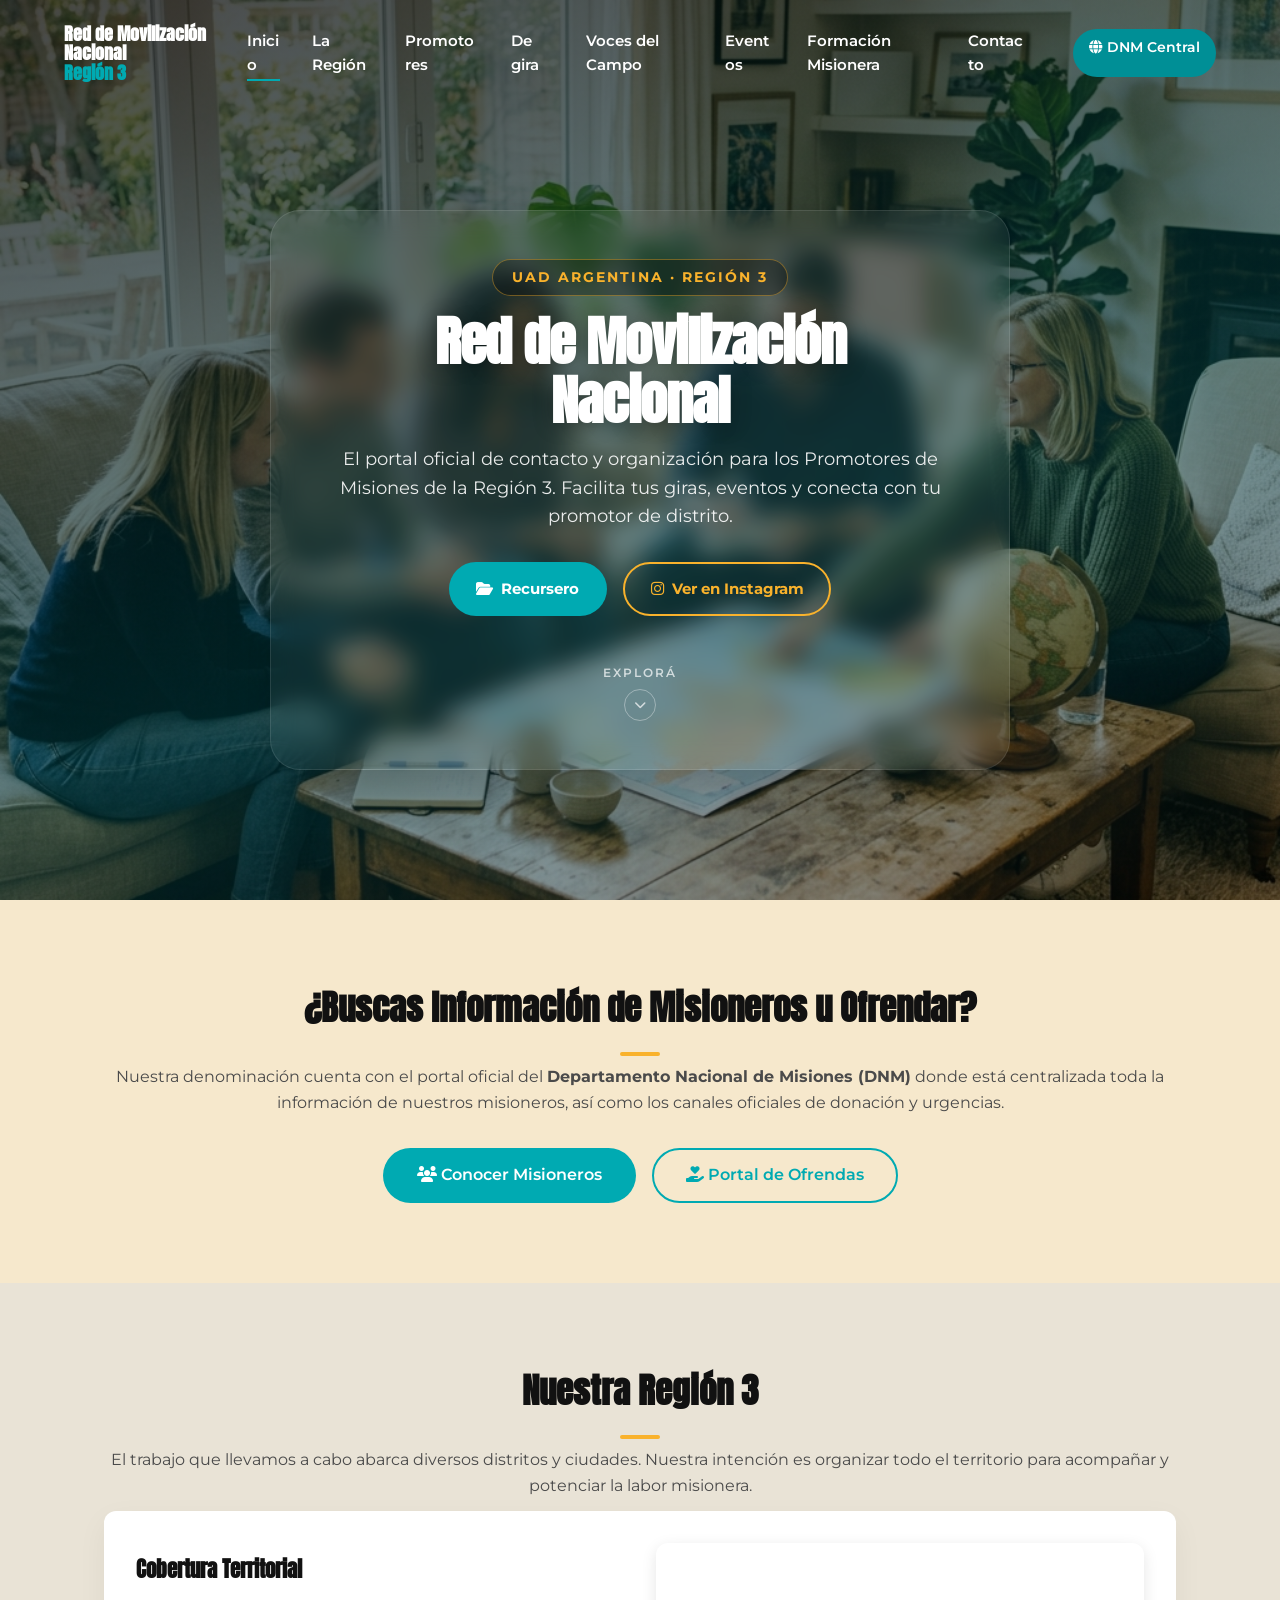
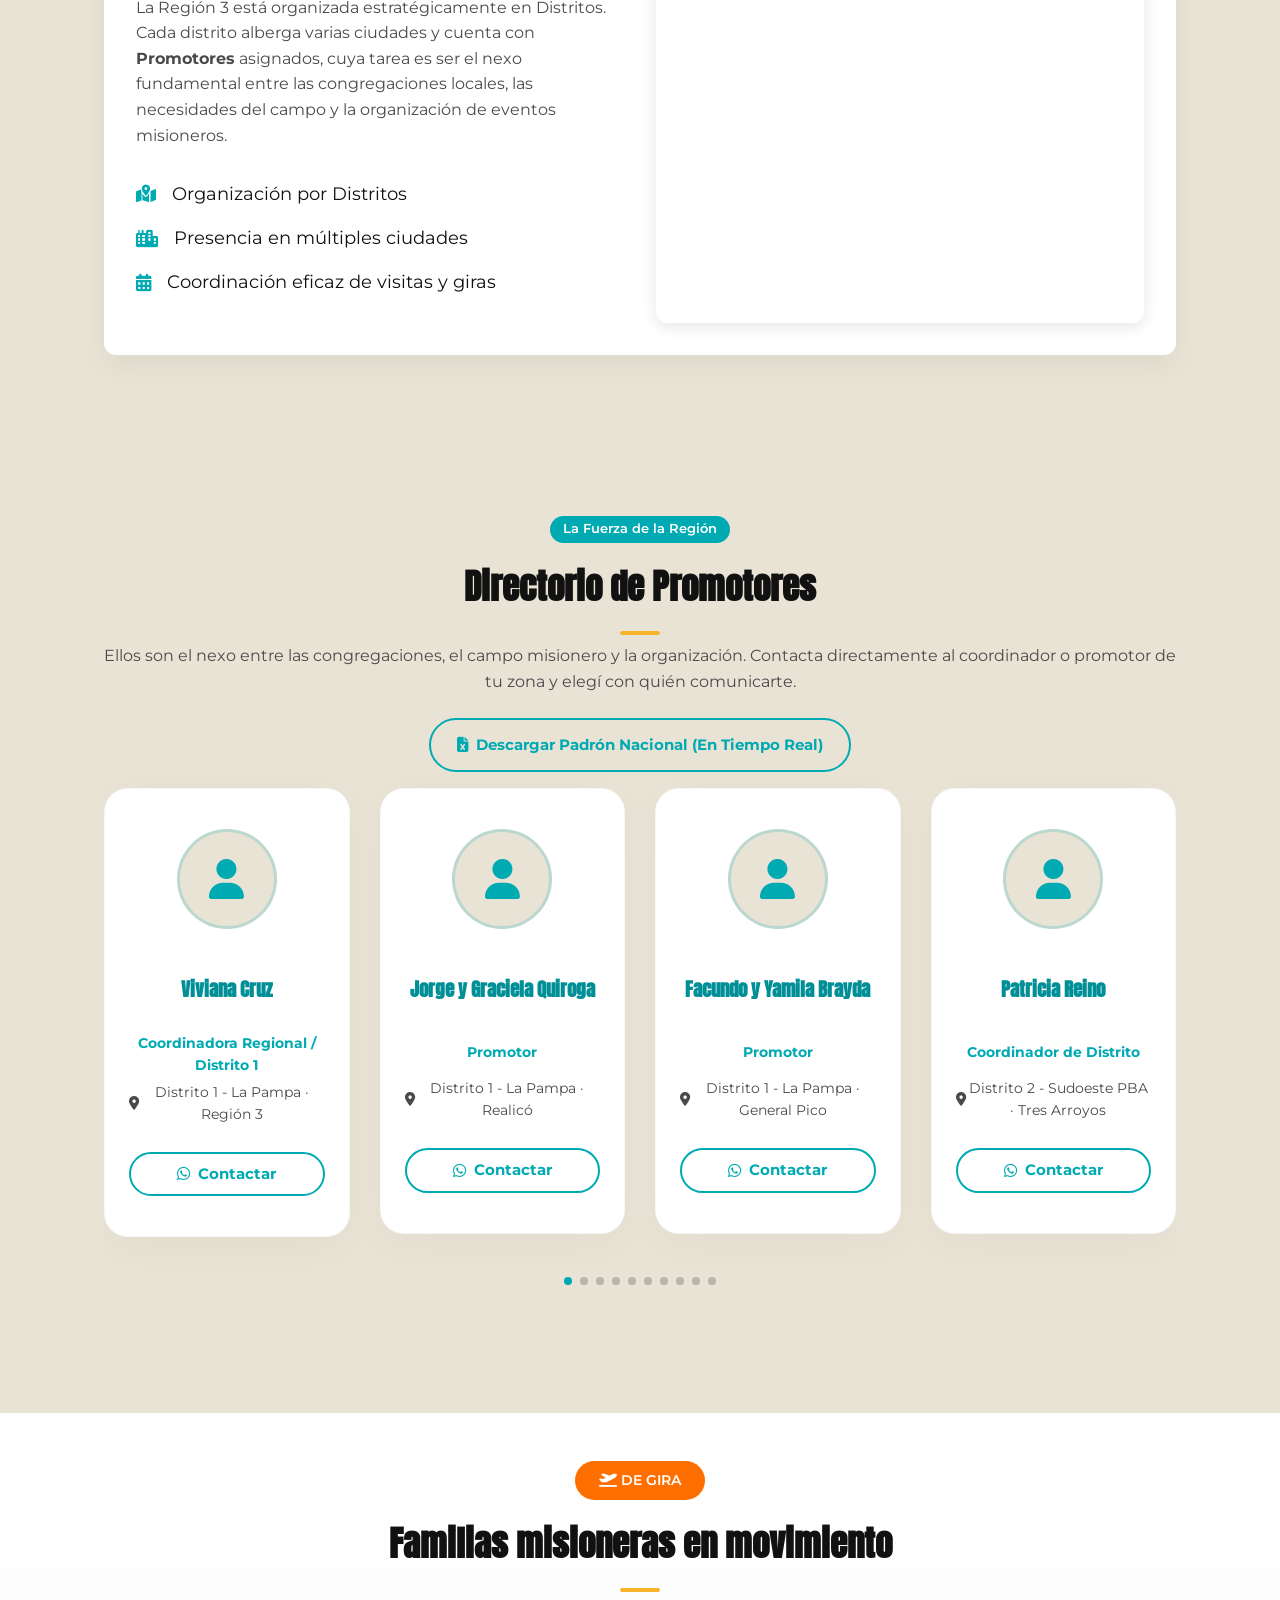
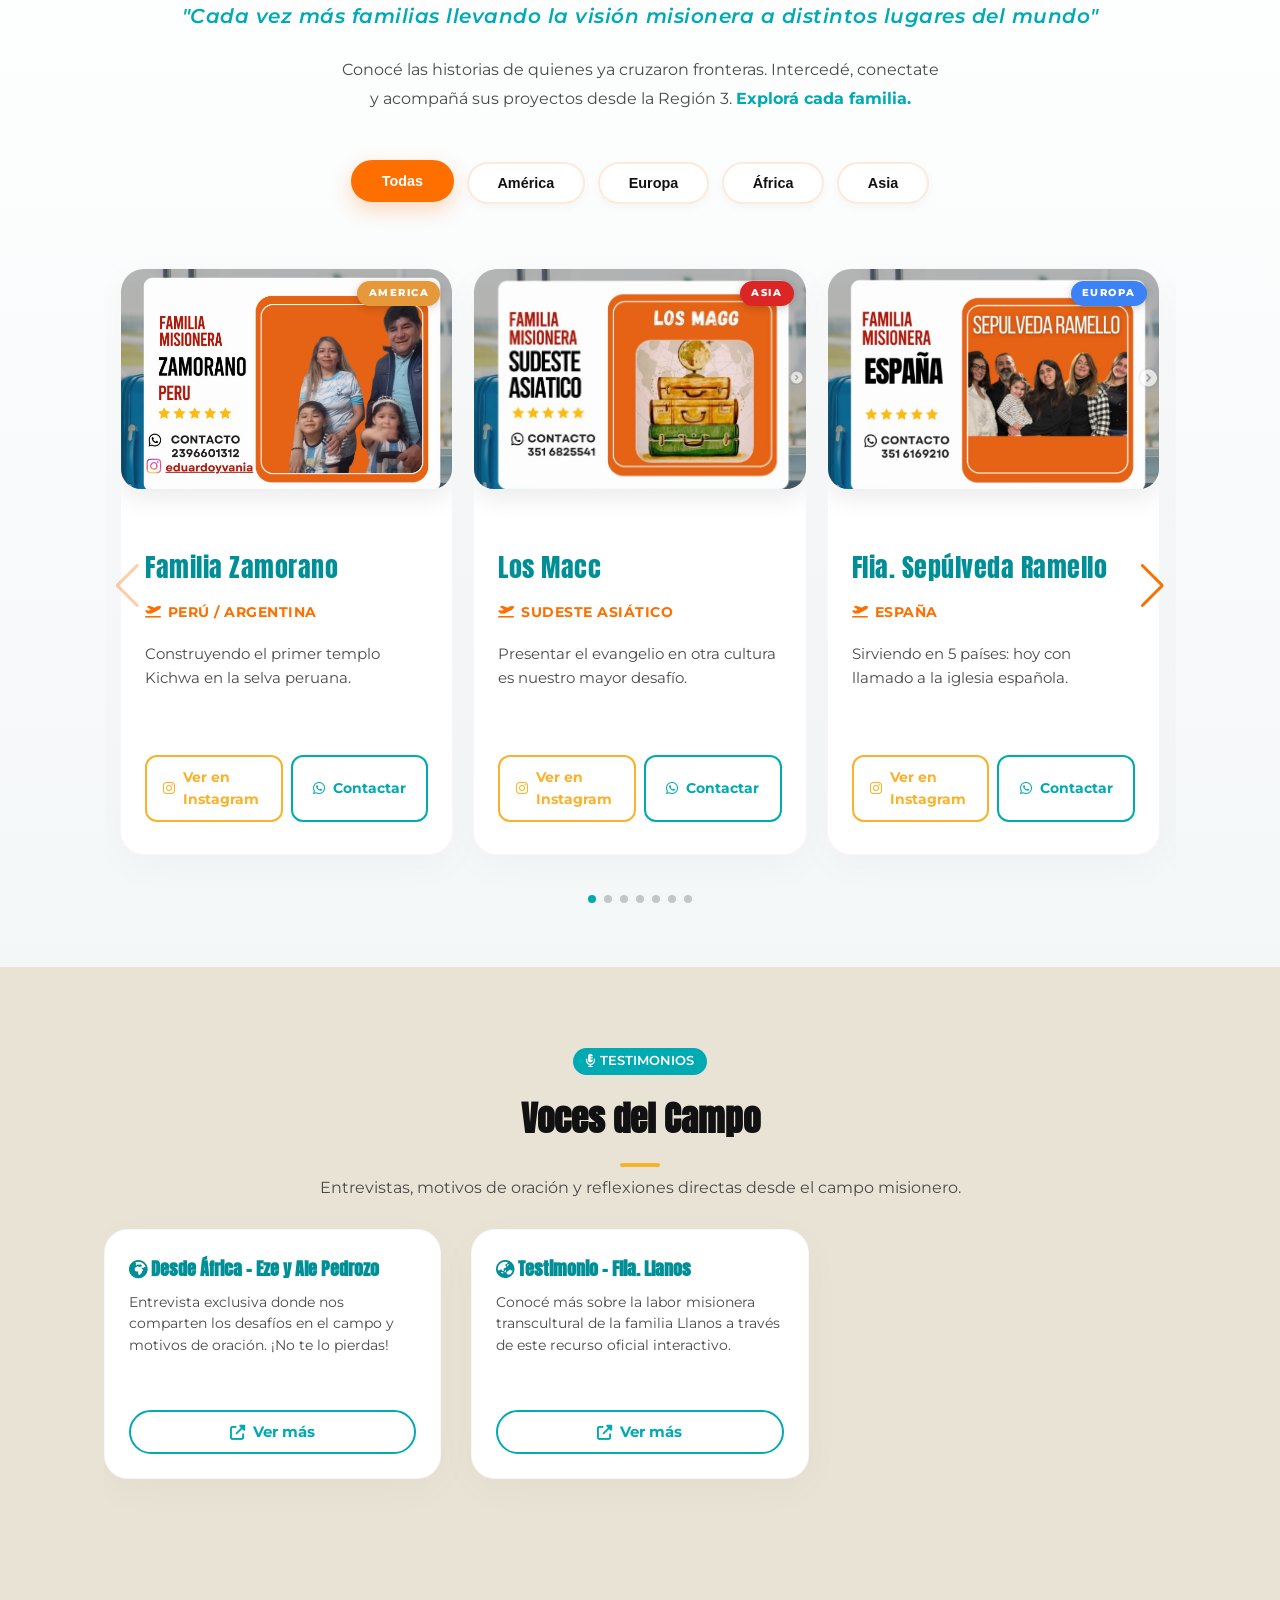
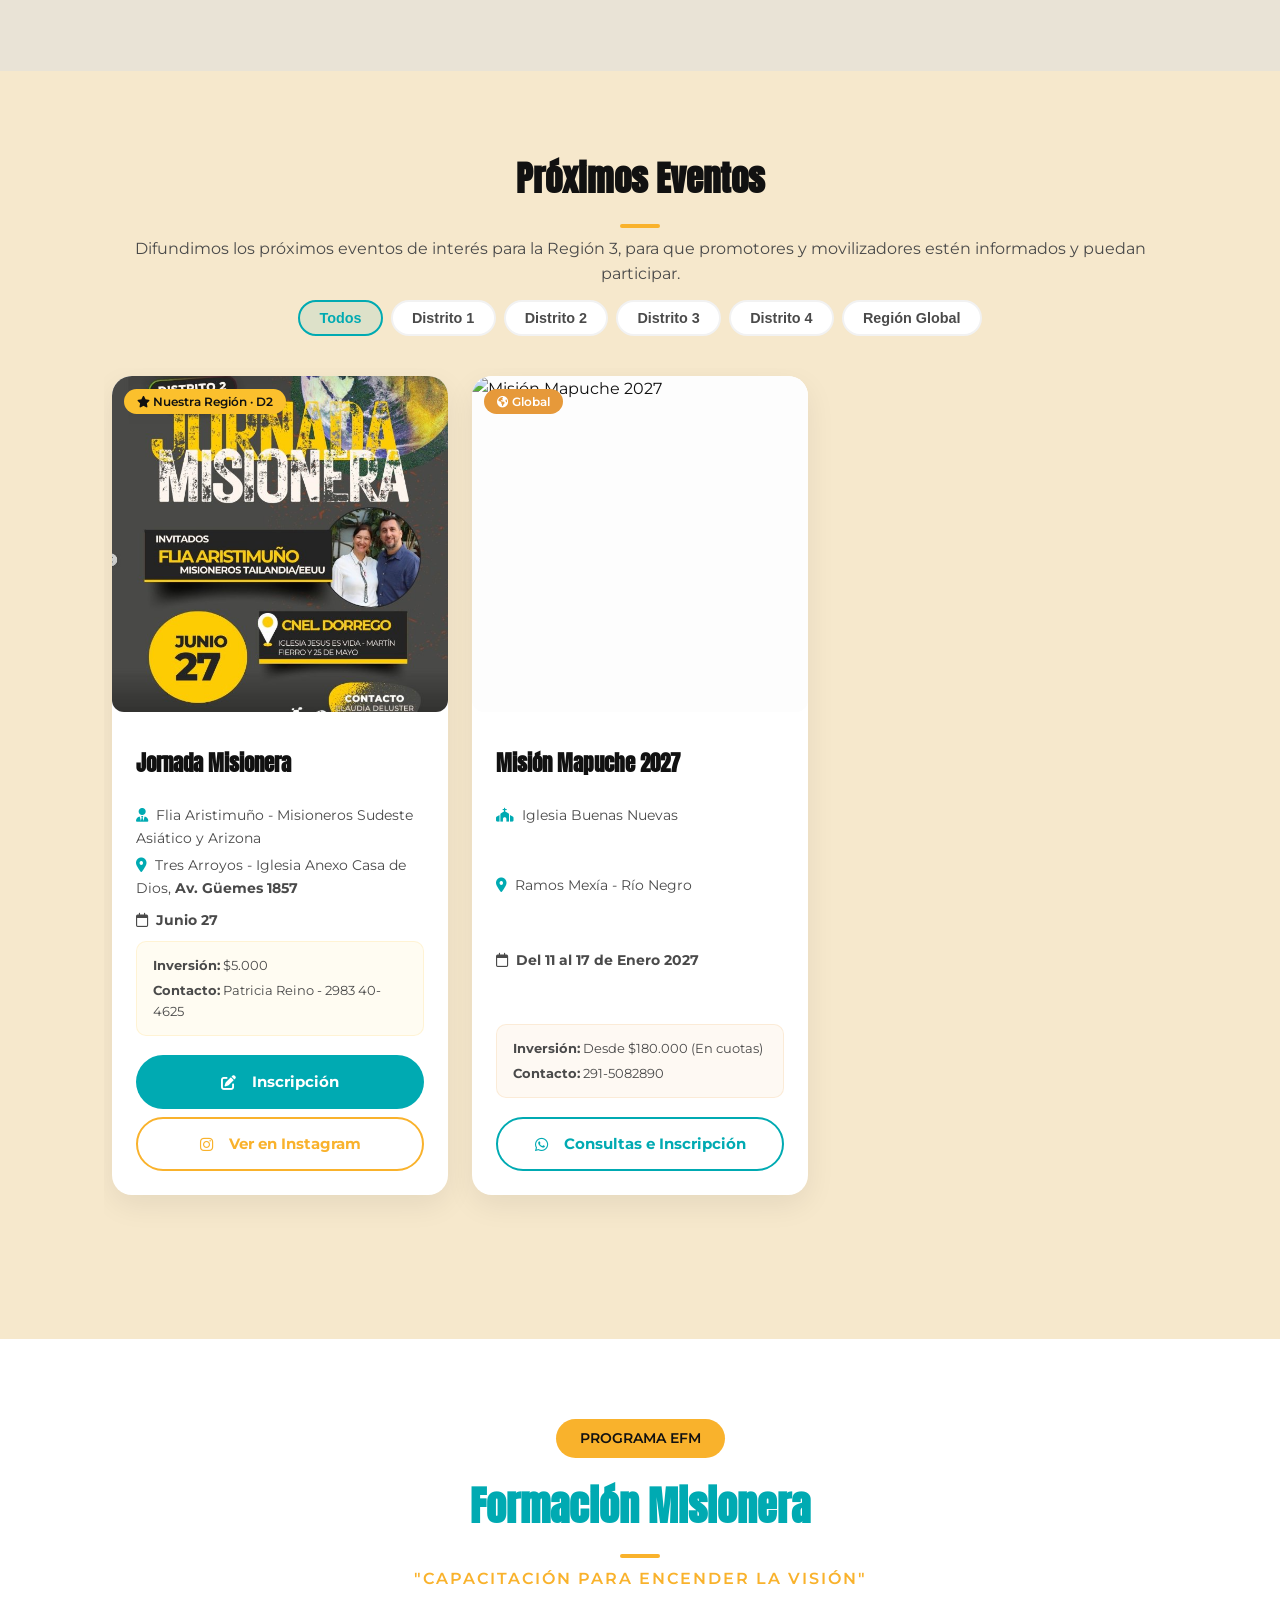
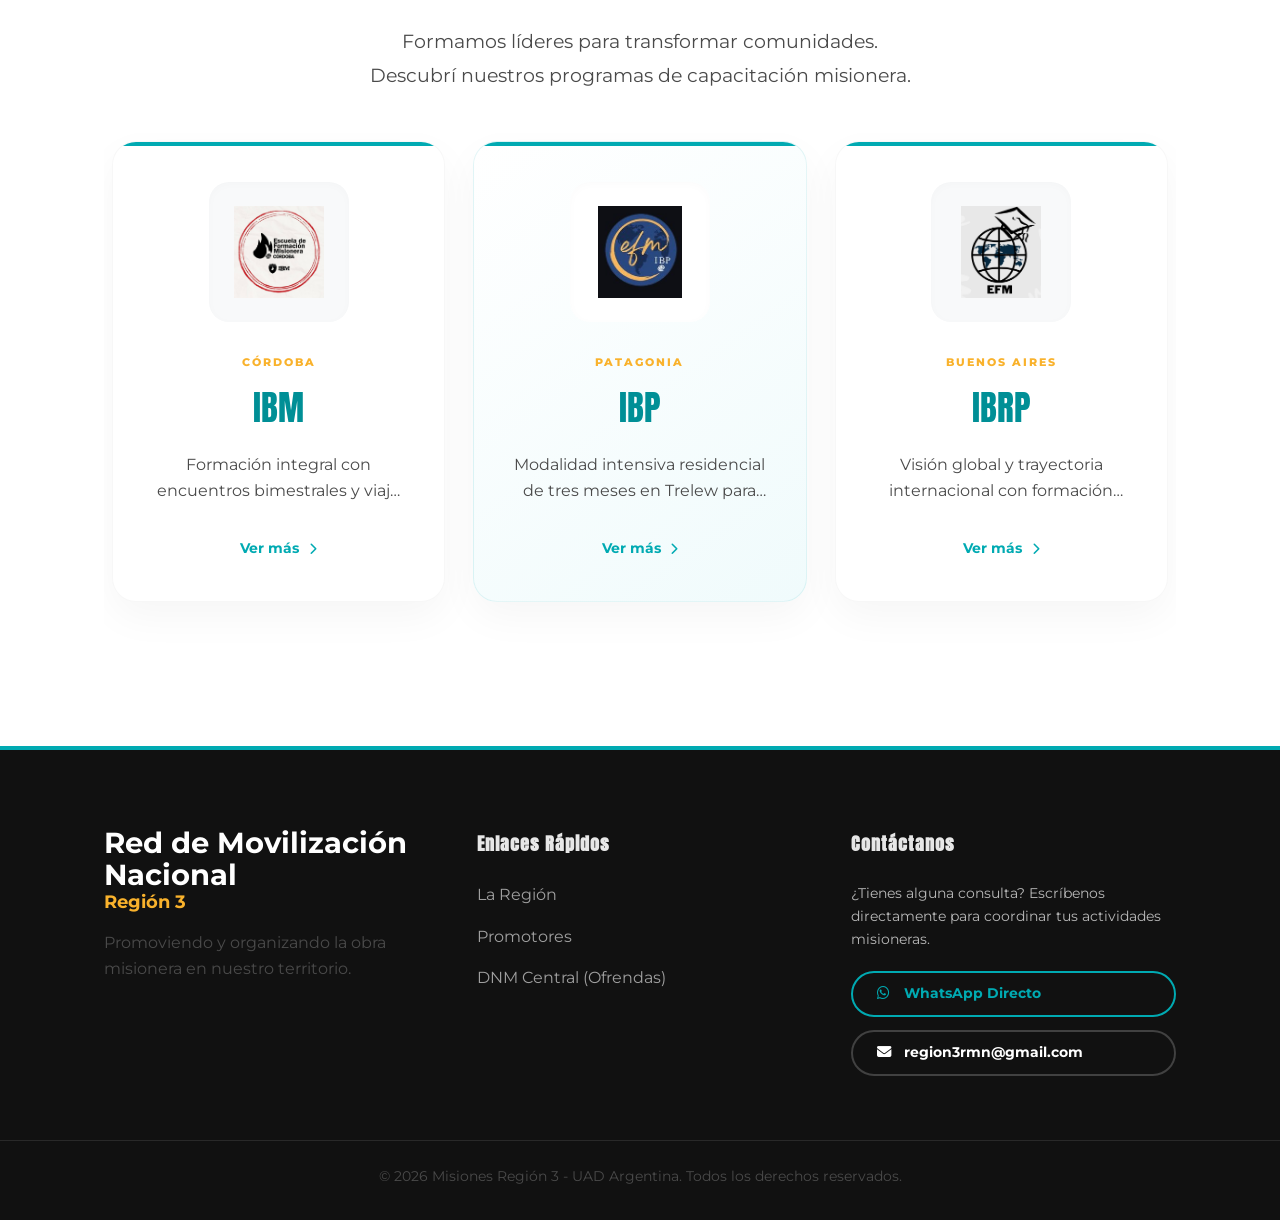
==== commit 5eeb8eae: "Agrega nuevas familias misioneras y evento Mapuche" ====
--- a/index.html
+++ b/index.html
@@ -402,6 +402,33 @@
 </div>
 </div>
 </div><!-- end swiper-slide D2 -->
+<!-- Evento: Misión Mapuche 2027 -->
+<div class="swiper-slide">
+<div class="evento-card-nueva" data-distrito="global">
+<a href="mision-mapuche.html" class="evento-img-link" style="display: block; text-decoration: none;">
+<div class="evento-img-insta">
+<img alt="Misión Mapuche 2027" src="assets/images/mision_mapuche.png"/>
+<div class="evento-img-tag-tl"><span class="tag" style="background: #e6993a; color: white; font-size: 0.72rem;"><i class="fas fa-globe-americas"></i> Global</span></div>
+<div class="evento-img-hover-overlay">
+<span class="hover-text">M&aacute;s informaci&oacute;n</span>
+</div>
+</div>
+</a>
+<div class="evento-content">
+<h3>Misi&oacute;n Mapuche 2027</h3>
+<p style="margin-bottom: 0.3rem; font-size: 0.88rem;"><i class="fas fa-church" style="color: var(--primary-color);"></i>&nbsp; Iglesia Buenas Nuevas</p>
+<p style="margin-bottom: 0.6rem; font-size: 0.88rem;"><i class="fas fa-map-marker-alt" style="color: var(--primary-color);"></i>&nbsp; Ramos Mex&iacute;a - R&iacute;o Negro</p>
+<p style="margin-bottom: 0.6rem; font-size: 0.88rem;"><i class="far fa-calendar"></i>&nbsp; <strong>Del 11 al 17 de Enero 2027</strong></p>
+<div style="background: rgba(230,153,58,0.06); padding: 0.8rem 1rem; border-radius: 10px; margin-bottom: 1.2rem; font-size: 0.83rem; border: 1px solid rgba(230,153,58,0.15); flex: 1;">
+<p style="margin-bottom: 0.25rem;"><strong>Inversi&oacute;n:</strong> Desde $180.000 (En cuotas)</p>
+<p style="margin-bottom: 0;"><strong>Contacto:</strong> 291-5082890</p>
+</div>
+<div style="display: flex; gap: 0.5rem; flex-direction: column;">
+<a class="btn-unified btn-unified-wa" href="https://wa.me/5492915082890" target="_blank"><i class="fab fa-whatsapp"></i>&nbsp; Consultas e Inscripci&oacute;n</a>
+</div>
+</div>
+</div>
+</div><!-- end swiper-slide -->
   </div><!-- swiper-wrapper -->
   <div class="swiper-pagination eventos-pagination"></div>
   <div class="swiper-button-prev eventos-btn-prev"></div>
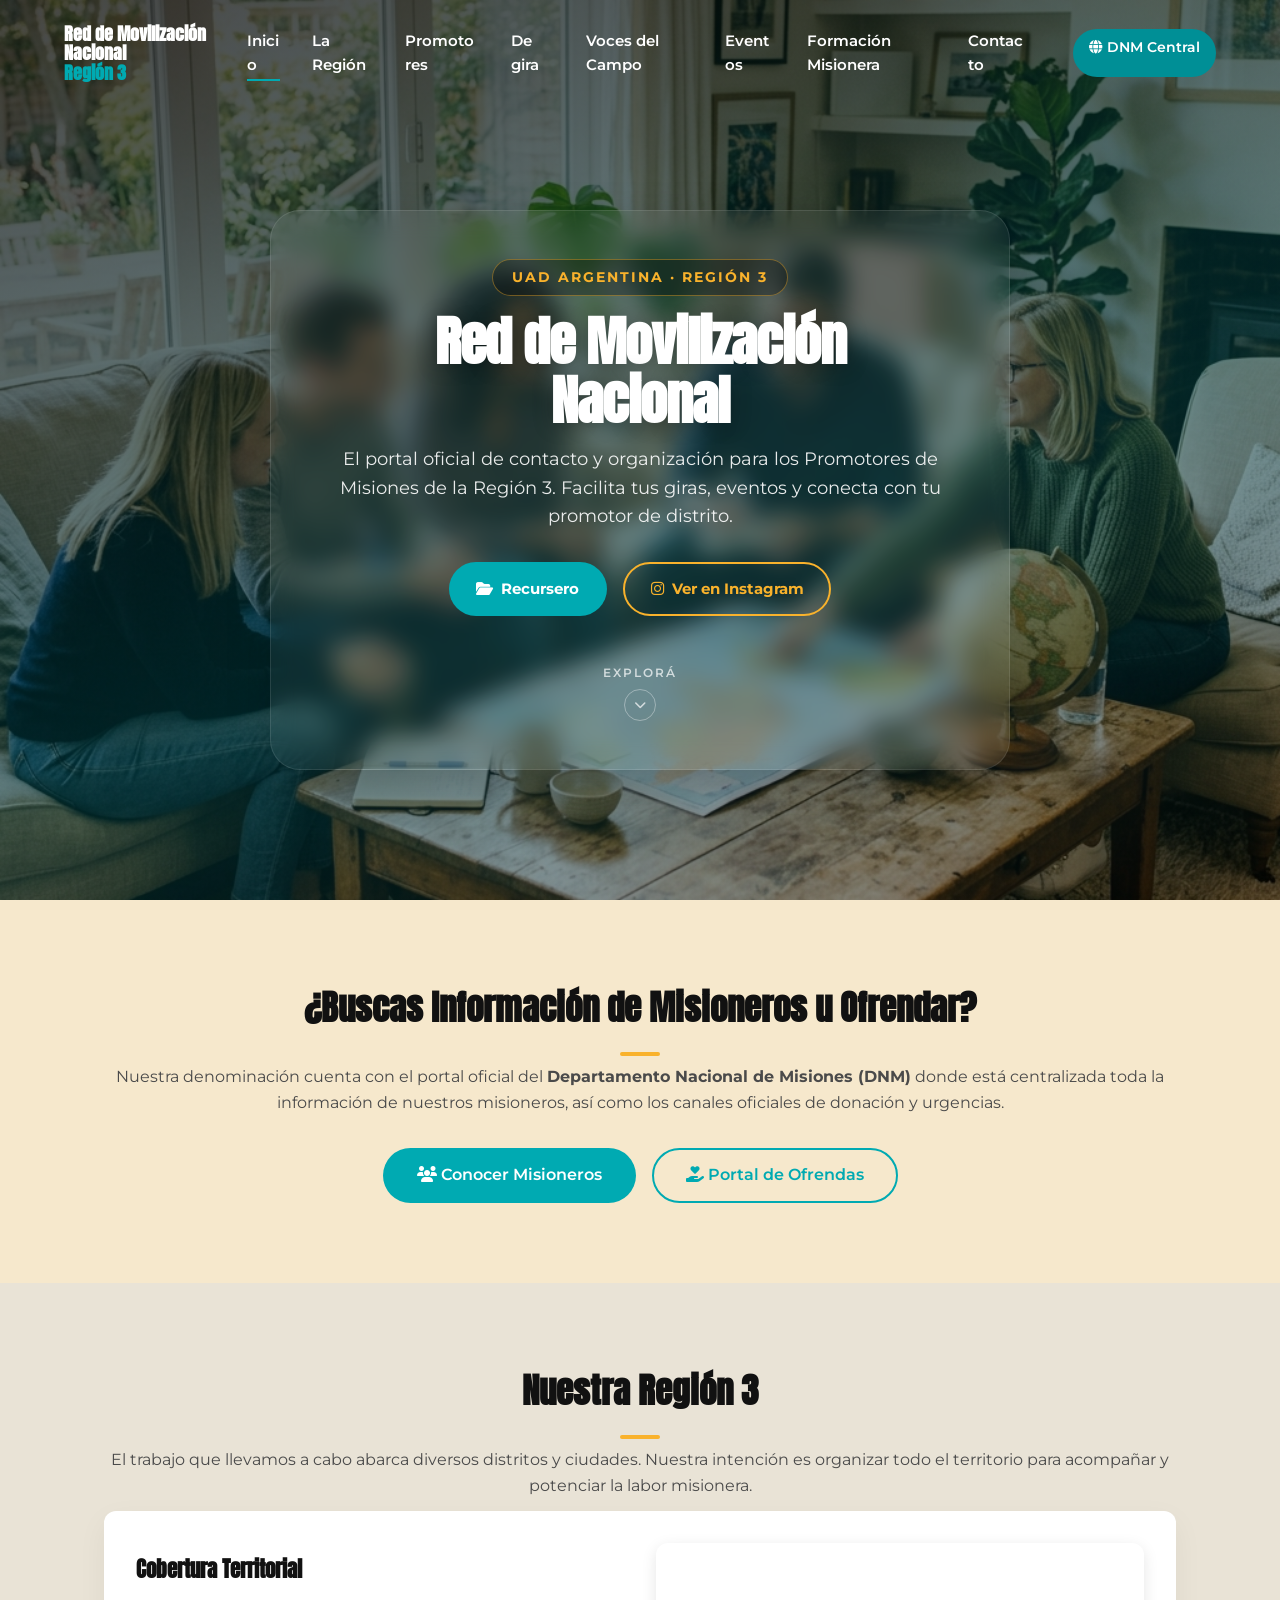
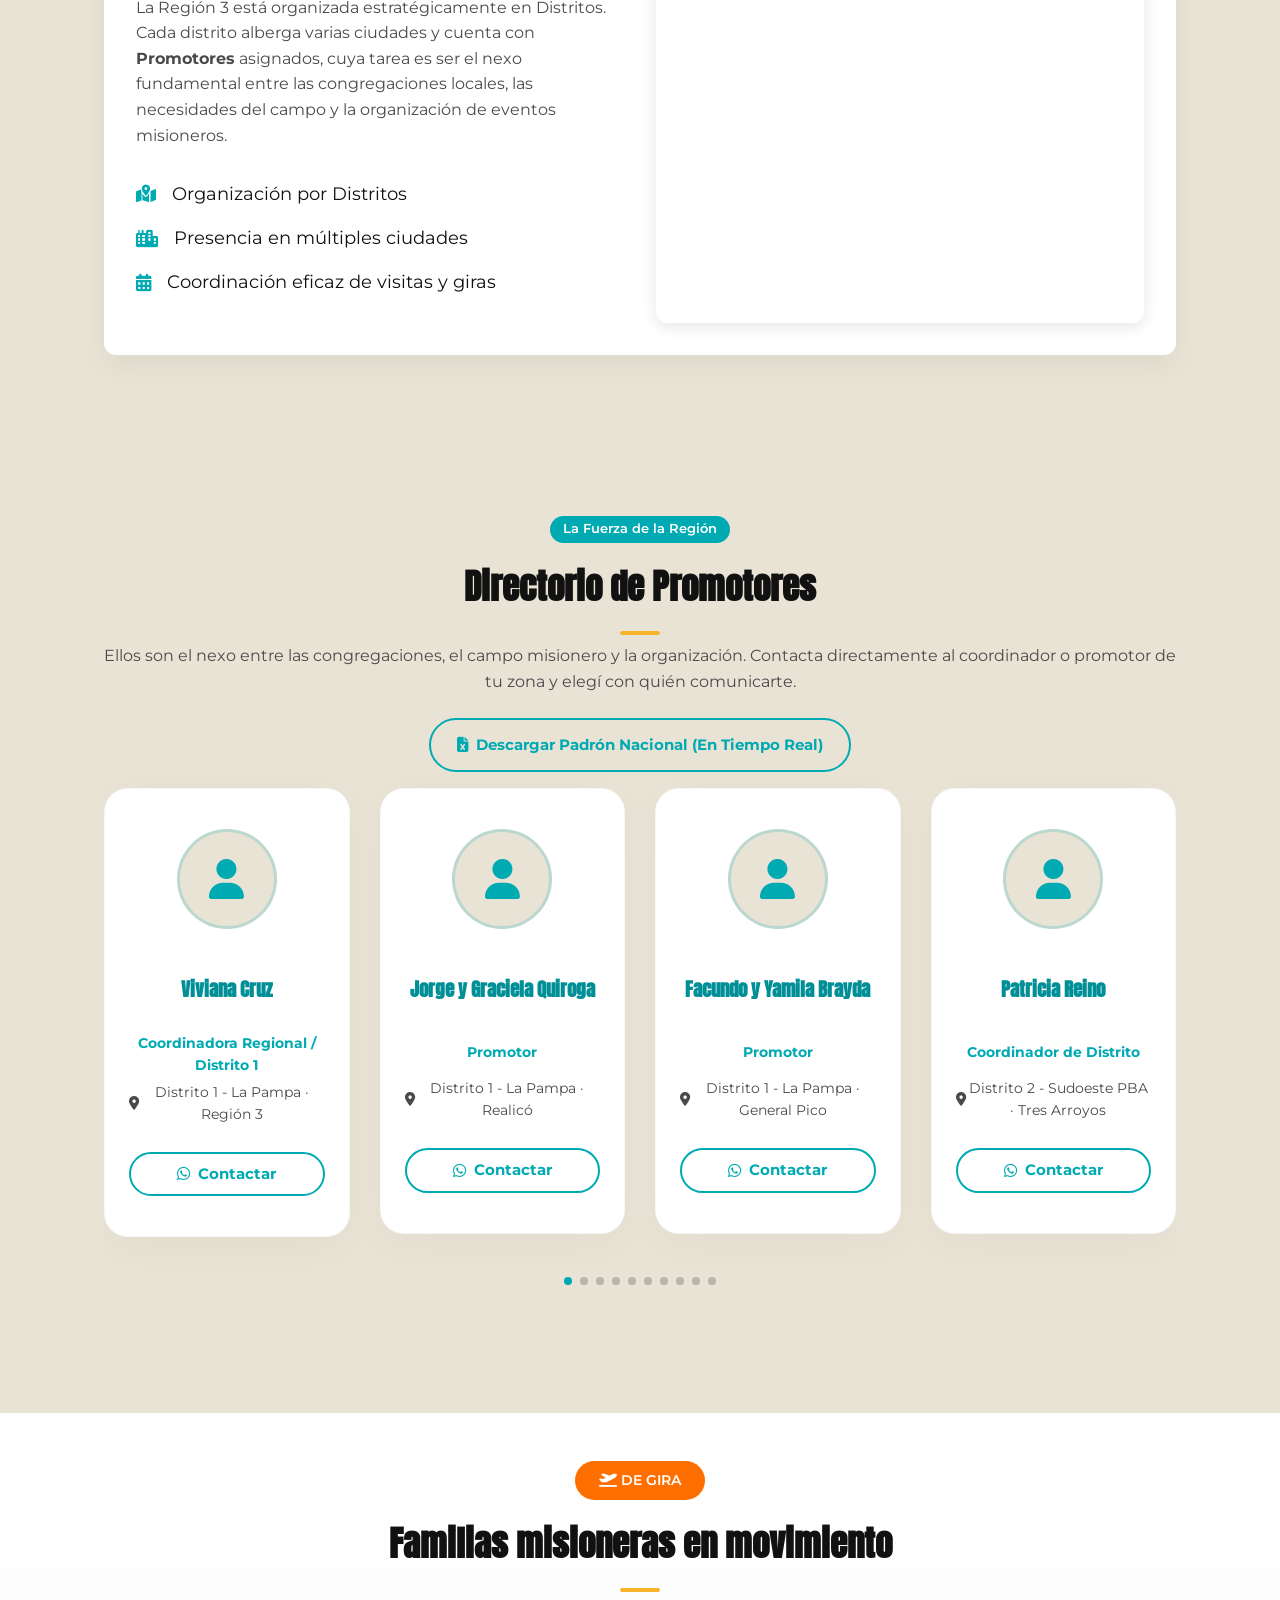
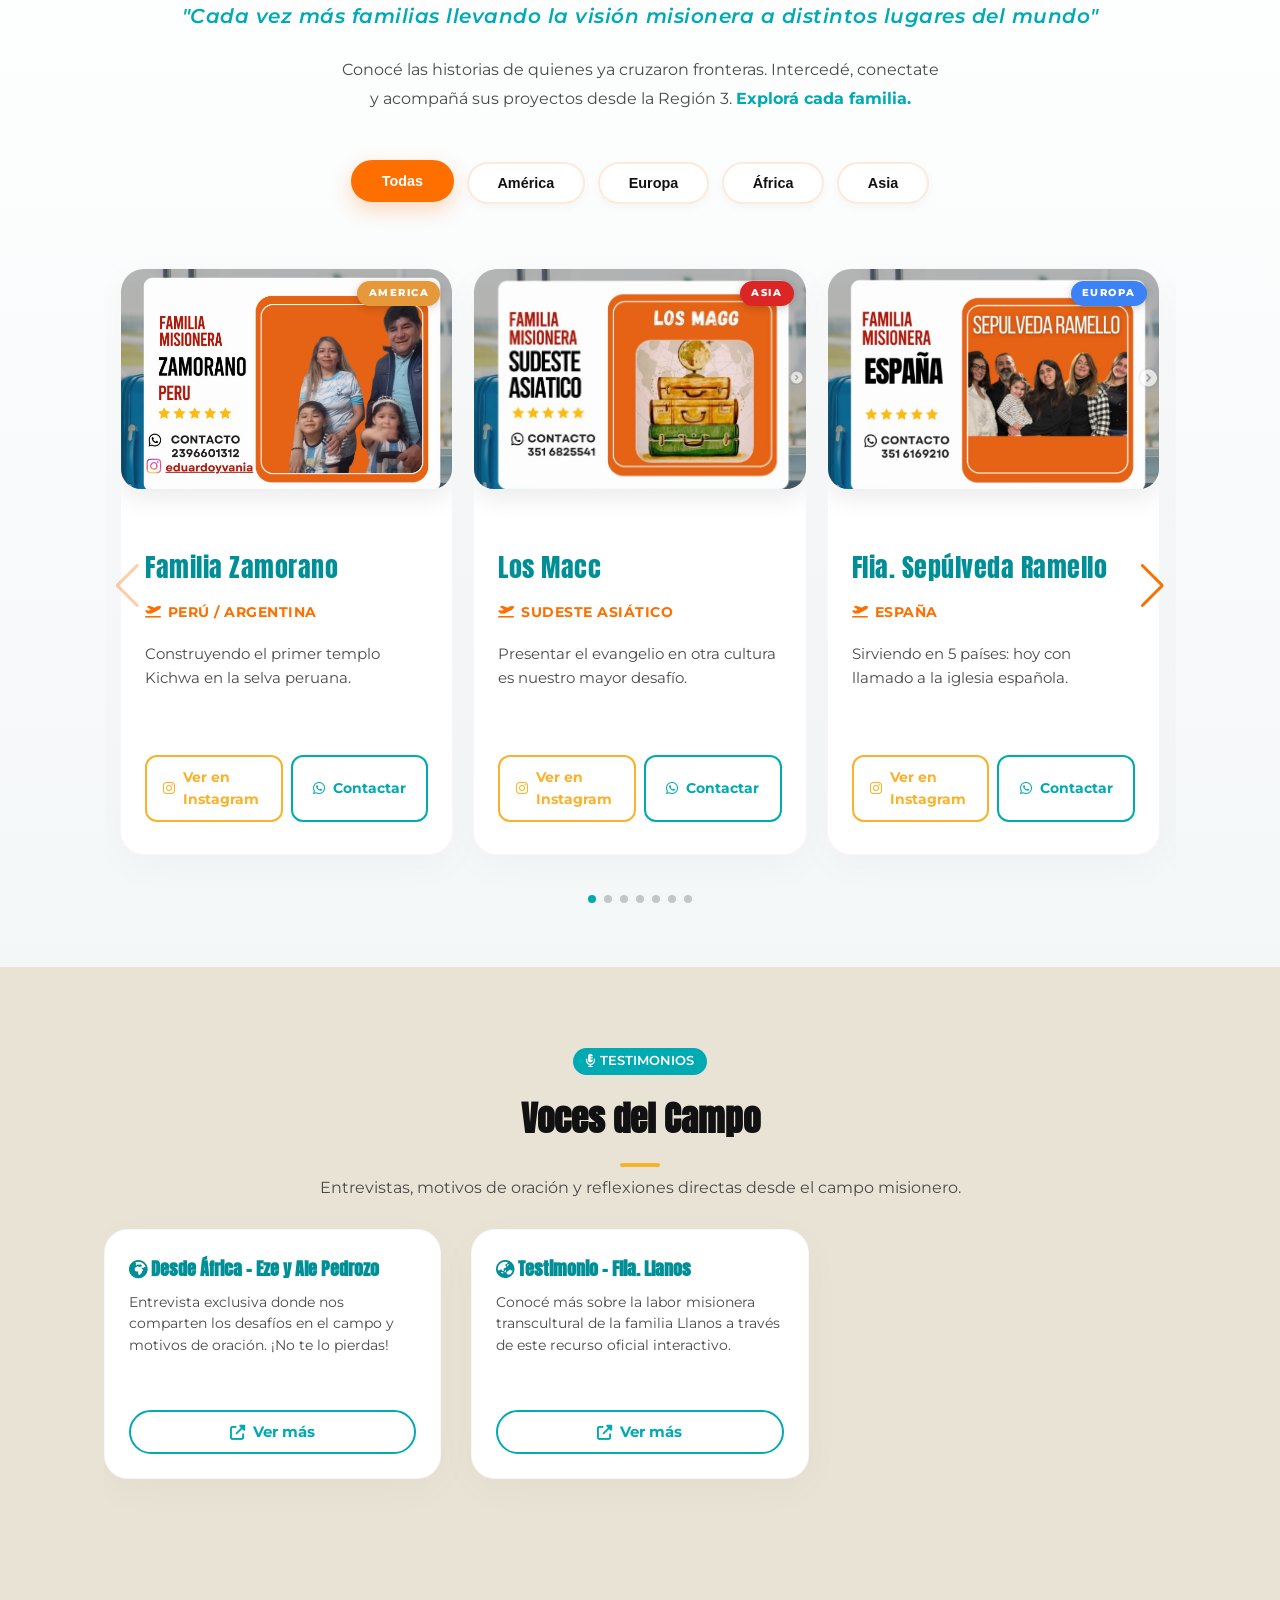
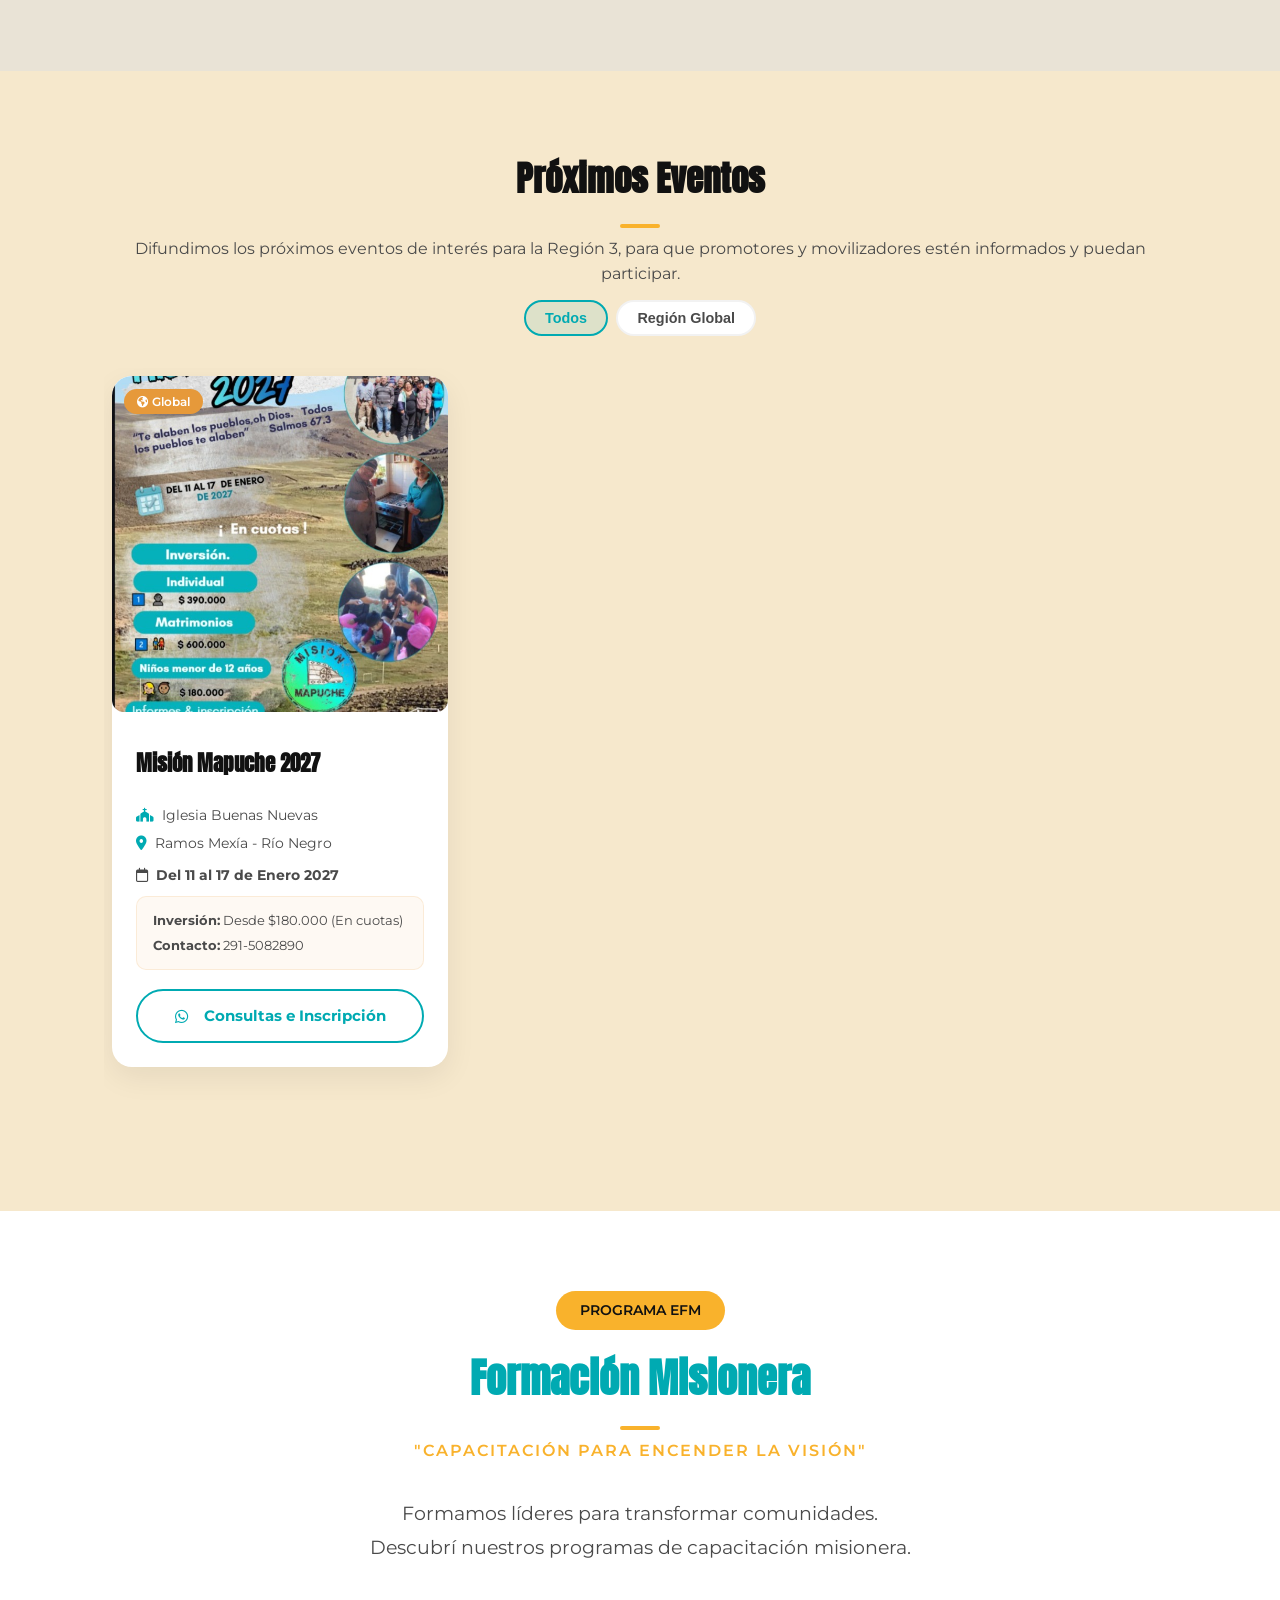
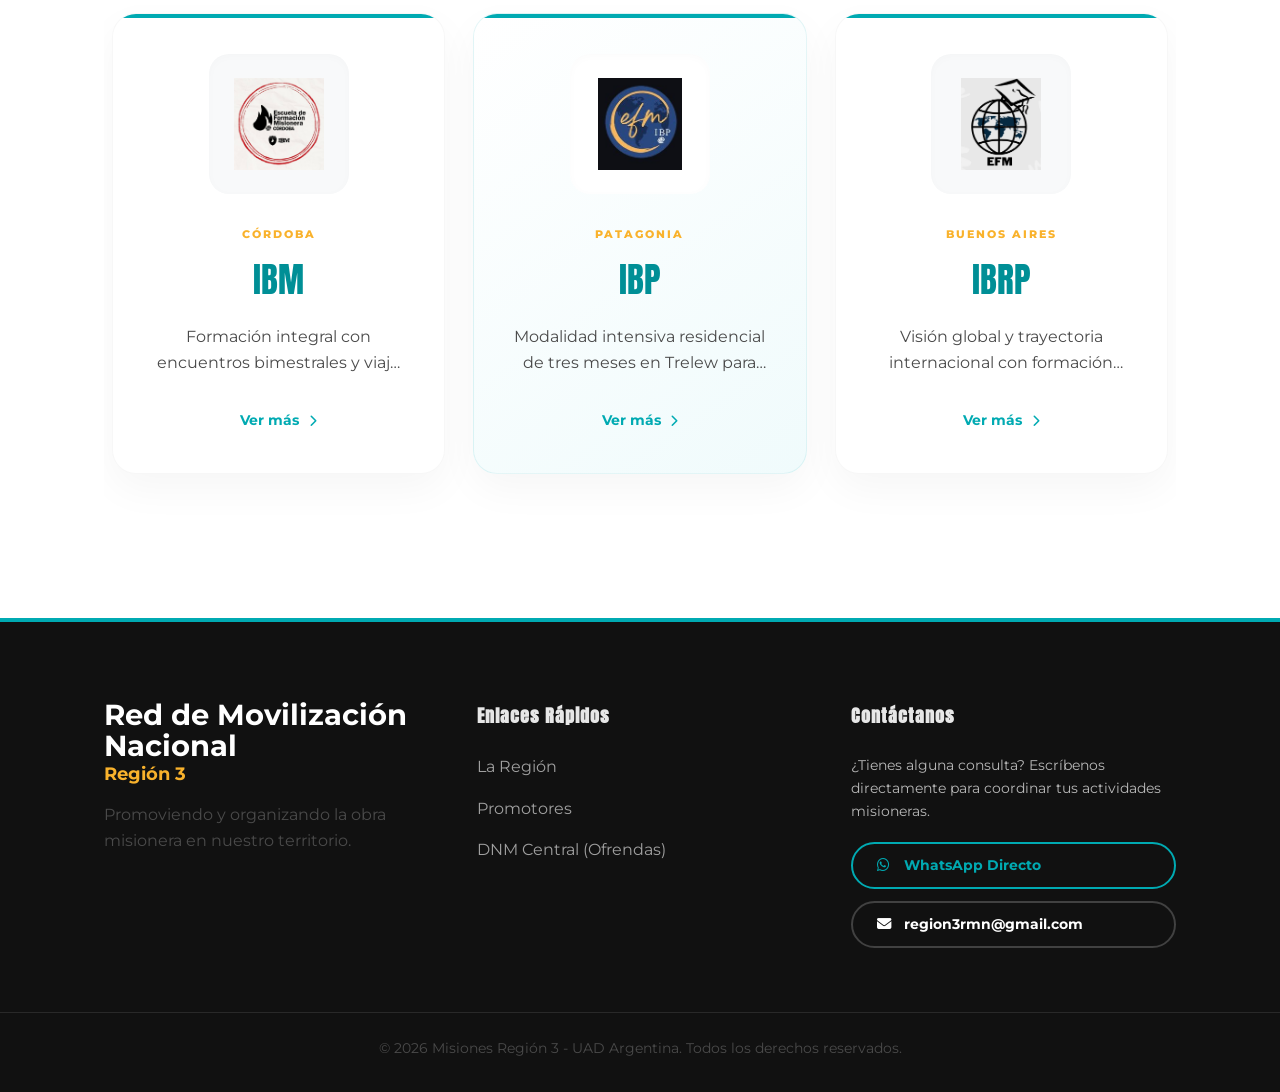
==== commit 3c492dbf: "feat: actualiza perfil Flia Aristimuño, elimina Jornada Misionera, hero Misión Mapuche" ====
--- a/index.html
+++ b/index.html
@@ -366,42 +366,11 @@
 </div>
 <div class="eventos-filtros">
 <button class="filter-btn active" data-filter="all">Todos</button>
-<button class="filter-btn" data-filter="d1">Distrito 1</button>
-<button class="filter-btn" data-filter="d2">Distrito 2</button>
-<button class="filter-btn" data-filter="d3">Distrito 3</button>
-<button class="filter-btn" data-filter="d4">Distrito 4</button>
 <button class="filter-btn" data-filter="global">Regi&oacute;n Global</button>
 </div>
 <div class="swiper eventosSwiper">
   <div class="swiper-wrapper" id="eventosWrapper">
-<!-- Evento: Jornada Misionera Distrito 2 -->
-<div class="swiper-slide">
-<div class="evento-card-nueva" data-distrito="d2">
-<a href="evento-detalle.html" class="evento-img-link" style="display: block; text-decoration: none;">
-<div class="evento-img-insta">
-<img alt="Jornada Misionera Distrito 2" src="assets/images/evento_de_distrito_2.png"/>
-<div class="evento-img-tag-tl"><span class="tag" style="background: #fbc02d; color: var(--text-dark); font-size: 0.72rem;"><i class="fas fa-star"></i> Nuestra Regi&oacute;n &middot; D2</span></div>
-<div class="evento-img-hover-overlay">
-<span class="hover-text">M&aacute;s informaci&oacute;n</span>
-</div>
-</div>
-</a>
-<div class="evento-content">
-<h3>Jornada Misionera</h3>
-<p style="margin-bottom: 0.3rem; font-size: 0.88rem;"><i class="fas fa-user-tie" style="color: var(--primary-color);"></i>&nbsp; Flia Aristimu&ntilde;o - Misioneros Sudeste Asi&aacute;tico y Arizona</p>
-<p style="margin-bottom: 0.6rem; font-size: 0.88rem;"><i class="fas fa-map-marker-alt" style="color: var(--primary-color);"></i>&nbsp; Tres Arroyos - Iglesia Anexo Casa de Dios, <strong>Av. G&uuml;emes 1857</strong></p>
-<p style="margin-bottom: 0.6rem; font-size: 0.88rem;"><i class="far fa-calendar"></i>&nbsp; <strong>Junio 27</strong></p>
-<div style="background: rgba(251,192,45,0.06); padding: 0.8rem 1rem; border-radius: 10px; margin-bottom: 1.2rem; font-size: 0.83rem; border: 1px solid rgba(251,192,45,0.15); flex: 1;">
-<p style="margin-bottom: 0.25rem;"><strong>Inversi&oacute;n:</strong> $5.000</p>
-<p style="margin-bottom: 0;"><strong>Contacto:</strong> Patricia Reino - 2983 40-4625</p>
-</div>
-<div style="display: flex; gap: 0.5rem; flex-direction: column;">
-<a class="btn-unified btn-unified-primary" href="https://forms.gle/3HQ9pCudDEjoXpfu6" target="_blank"><i class="fas fa-edit"></i>&nbsp; Inscripci&oacute;n</a>
-<a class="btn-unified btn-unified-instagram" href="https://www.instagram.com/promociondemisionesr3/" target="_blank"><i class="fab fa-instagram"></i>&nbsp; Ver en Instagram</a>
-</div>
-</div>
-</div>
-</div><!-- end swiper-slide D2 -->
+
 <!-- Evento: Misión Mapuche 2027 -->
 <div class="swiper-slide">
 <div class="evento-card-nueva" data-distrito="global">
--- a/estilos.css
+++ b/estilos.css
@@ -720,17 +720,27 @@
     transition: transform 0.3s ease;
 }
 
-.evento-img-link:hover .evento-img-hover-overlay {
+.evento-img-link:hover .evento-img-hover-overlay,
+.gira-card-img-wrapper a:hover .evento-img-hover-overlay,
+.gira-card a:hover .evento-img-hover-overlay {
     opacity: 1;
 }
 
-.evento-img-link:hover .evento-img-hover-overlay .hover-text {
+.evento-img-link:hover .evento-img-hover-overlay .hover-text,
+.gira-card a:hover .evento-img-hover-overlay .hover-text {
     transform: translateY(0);
 }
 
 .evento-img-link:hover .evento-img-insta img {
     transform: scale(1.05);
     filter: blur(2px);
+}
+
+/* Hover sobre el link de imagen de gira card (ej: Aristimuño) */
+.gira-card a:hover .gira-card-img {
+    transform: scale(1.05);
+    filter: blur(2px);
+    transition: transform 0.5s ease, filter 0.5s ease;
 }
 .evento-img-inner {
     position: absolute;
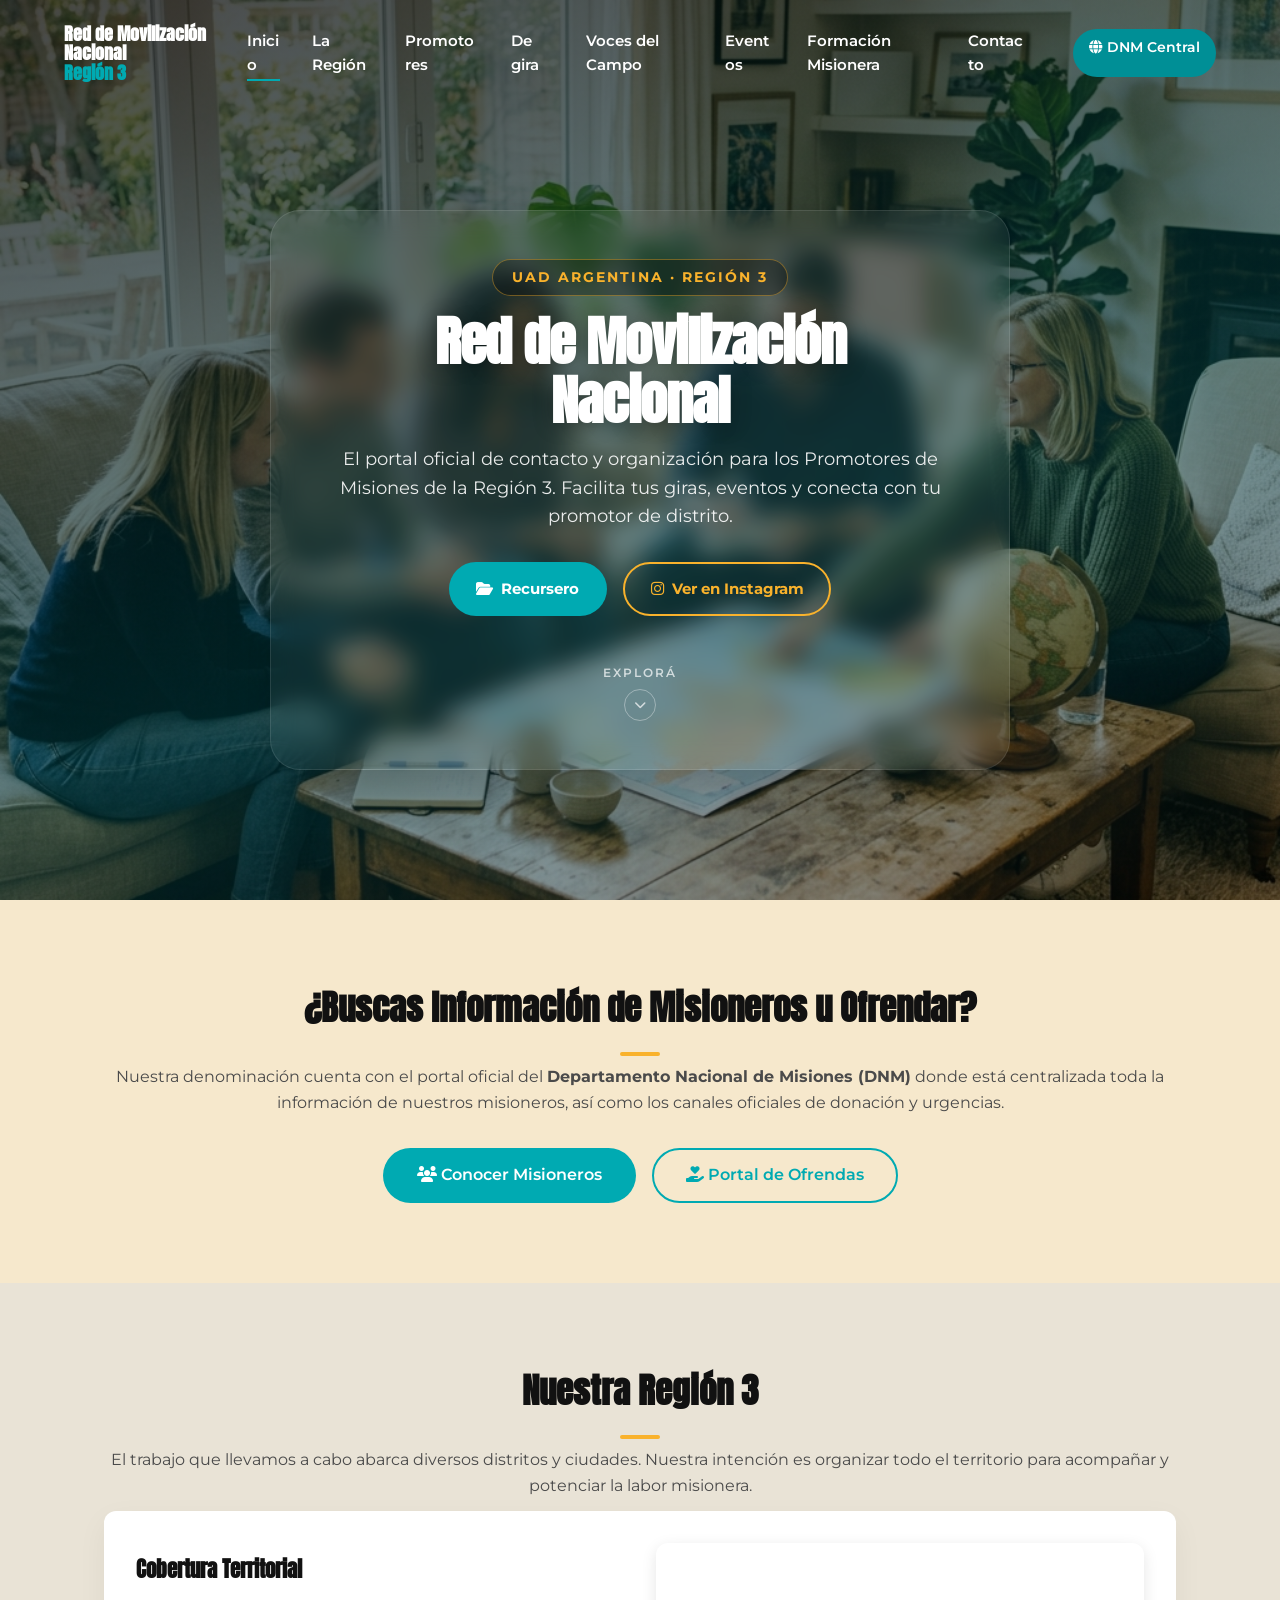
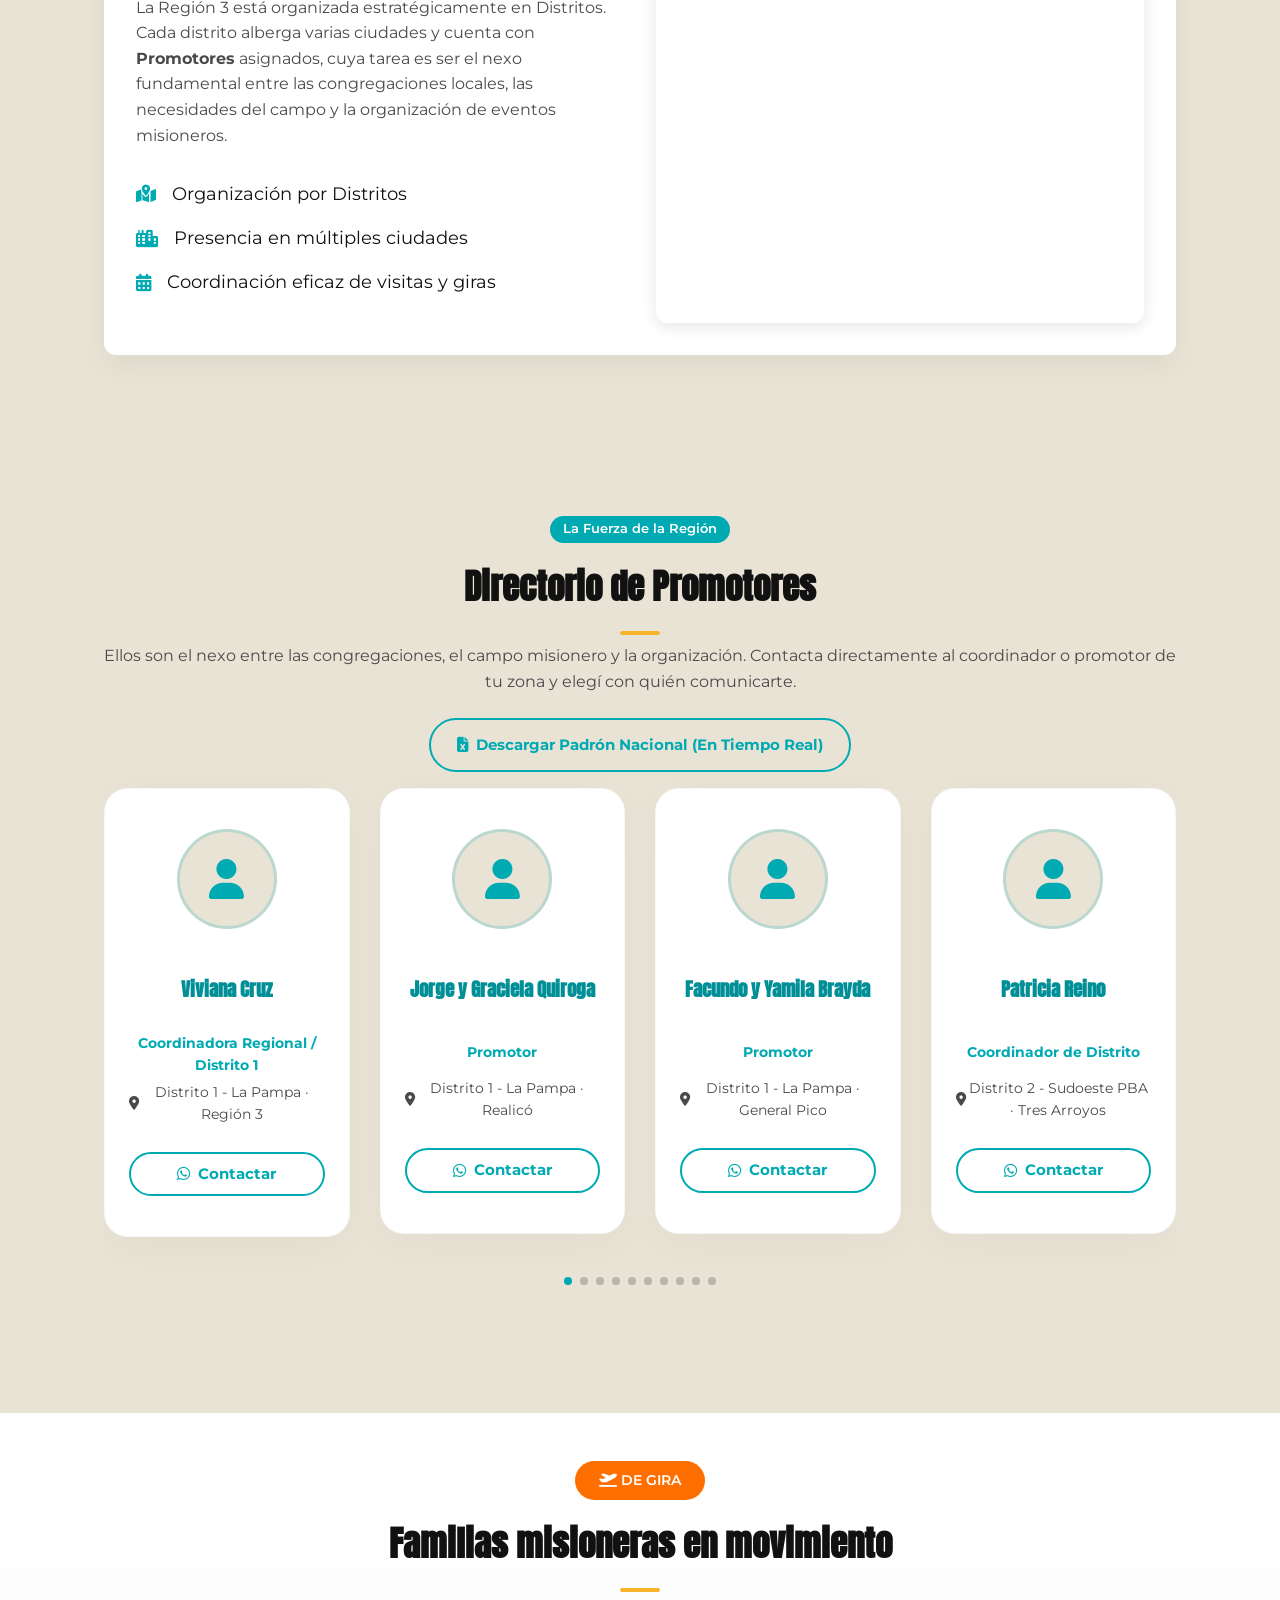
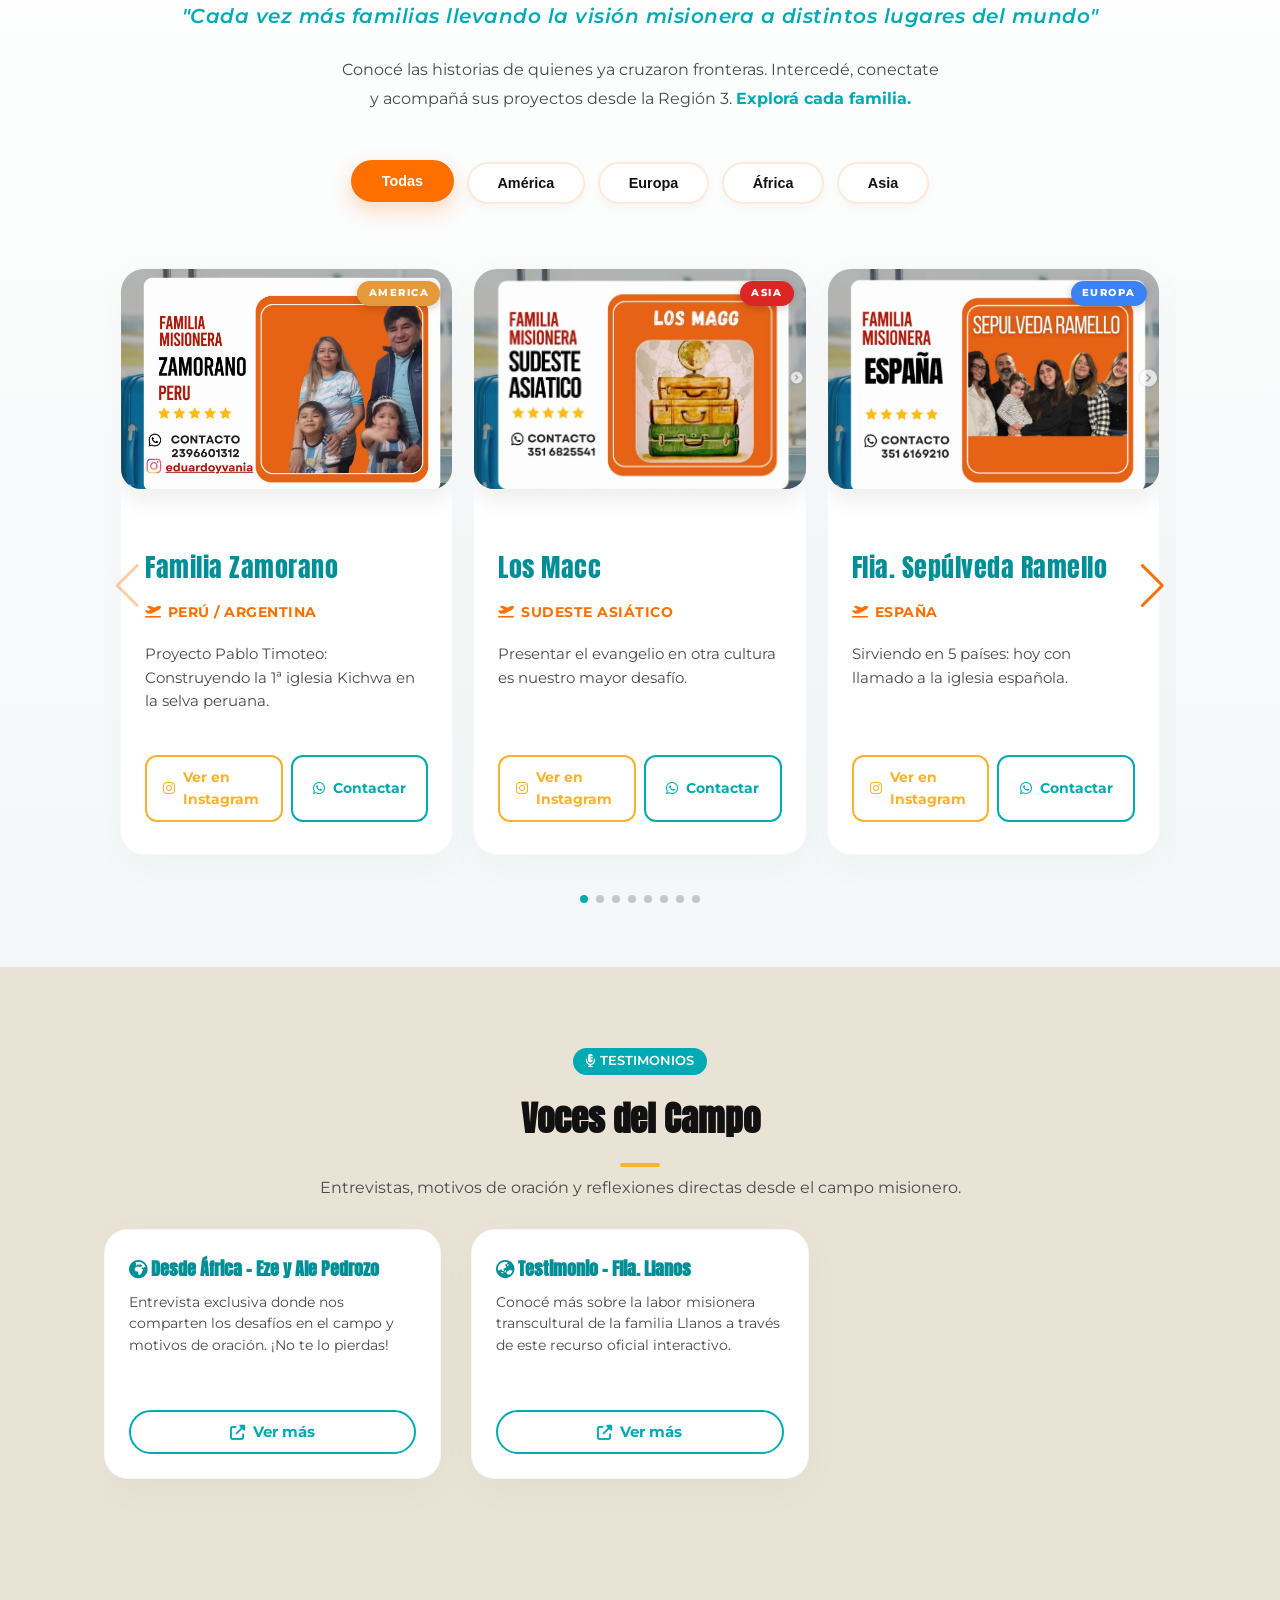
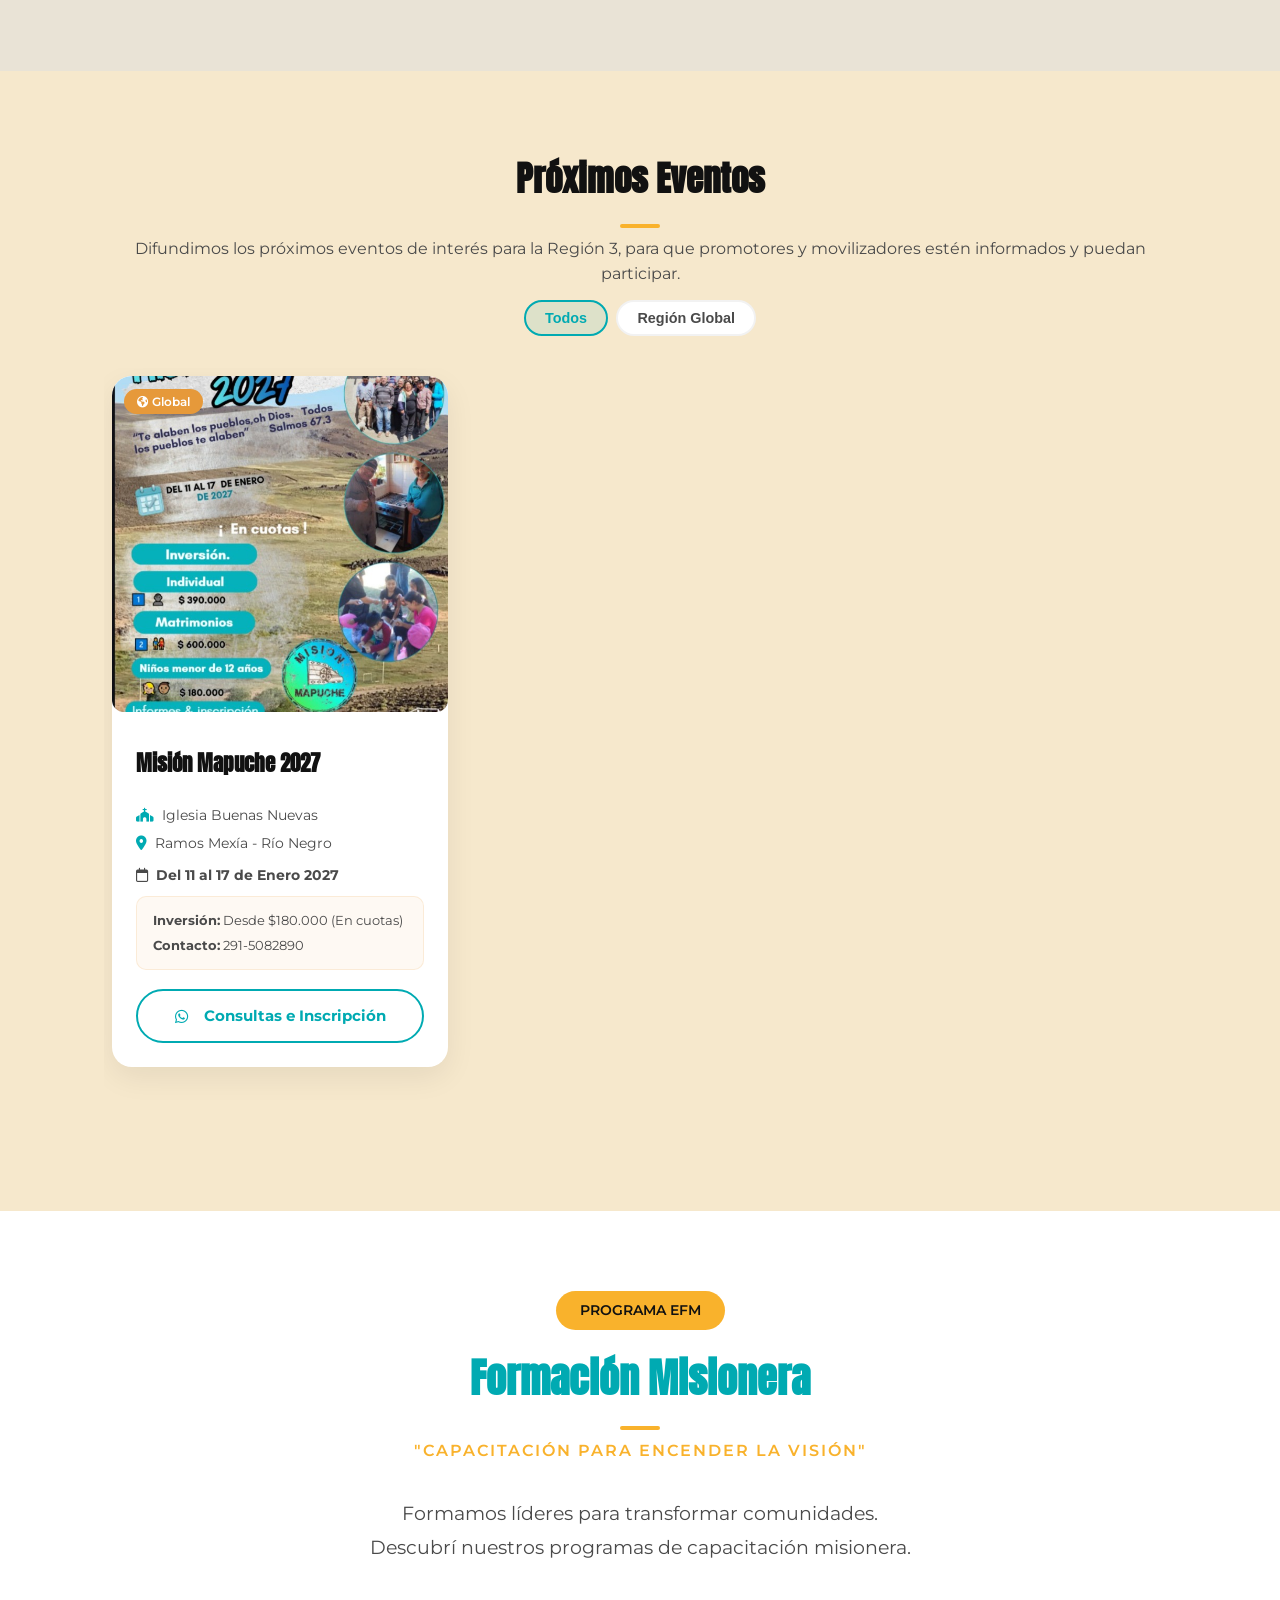
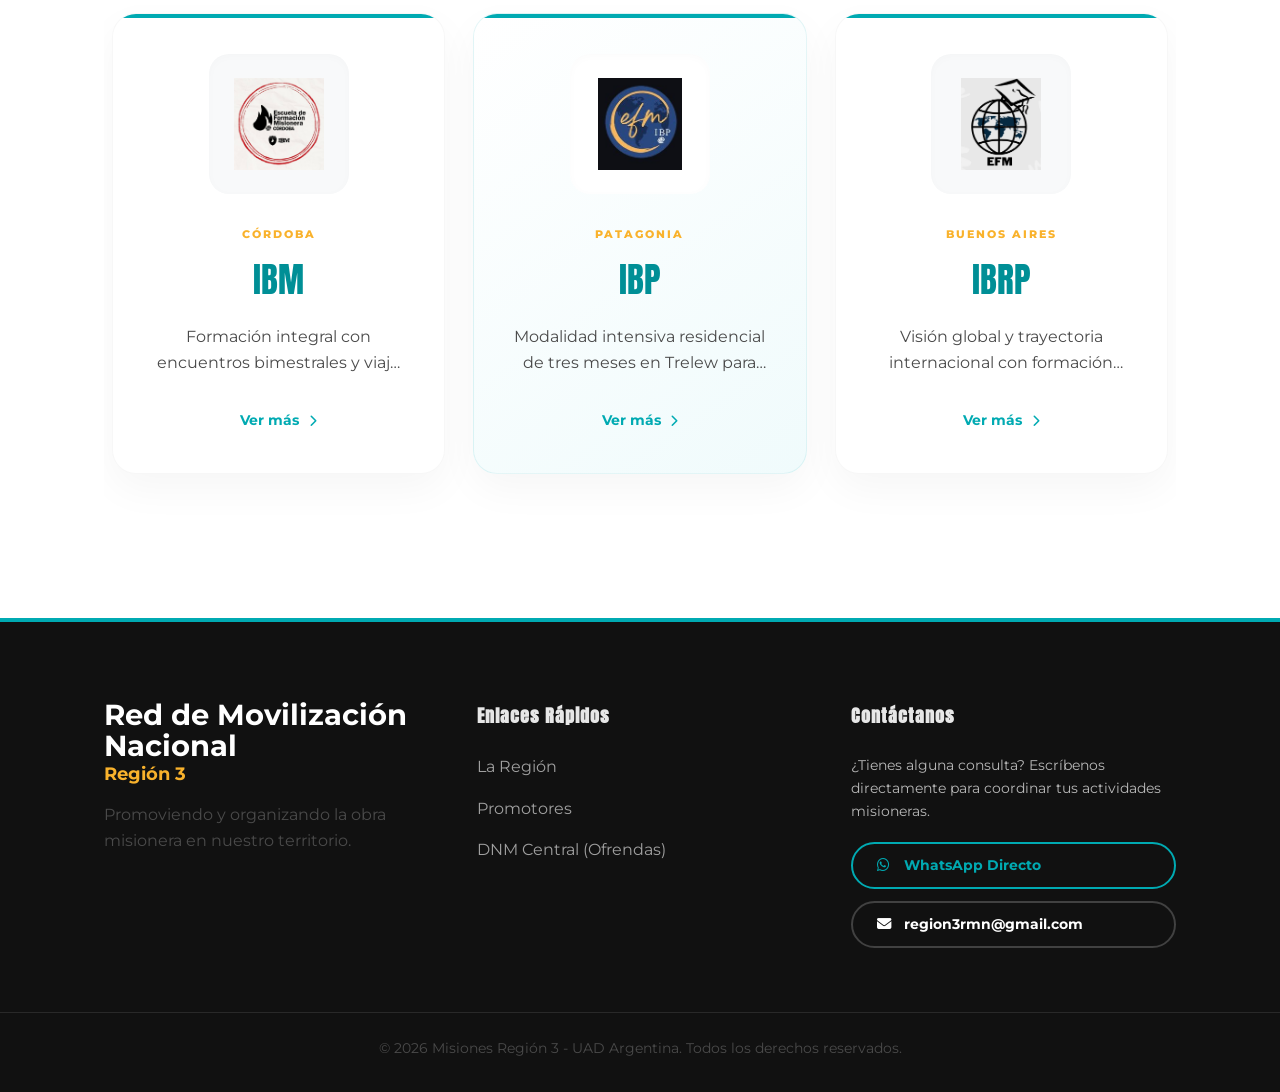
==== commit 85d64f04: "Add cache buster to script.js to fix caching issues" ====
--- a/index.html
+++ b/index.html
@@ -501,6 +501,6 @@
 <!-- Scripts: Leaflet, Swiper, then app script -->
 <script src="https://unpkg.com/leaflet@1.9.4/dist/leaflet.js" crossorigin=""></script>
 <script src="https://cdn.jsdelivr.net/npm/swiper@11/swiper-bundle.min.js"></script>
-<script src="script.js"></script>
+<script src="script.js?v=20261004"></script>
 </body>
 </html>
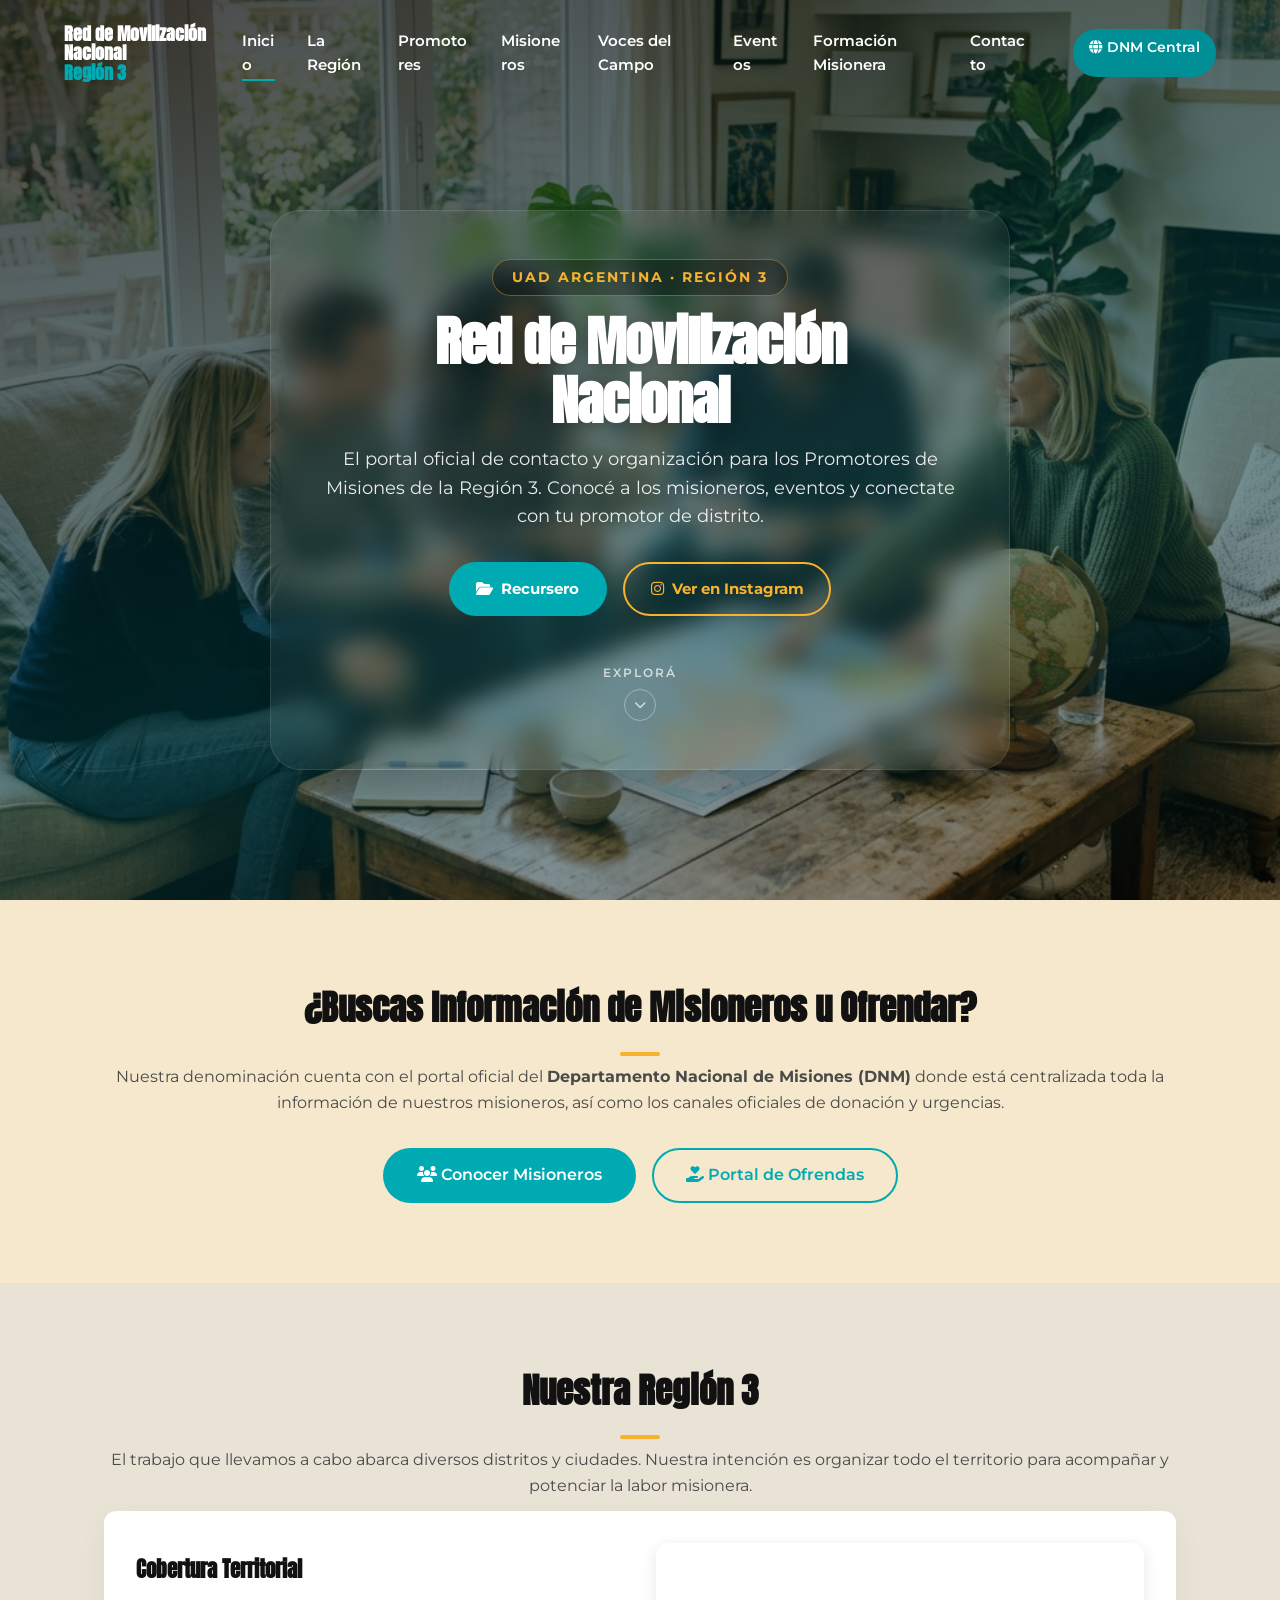
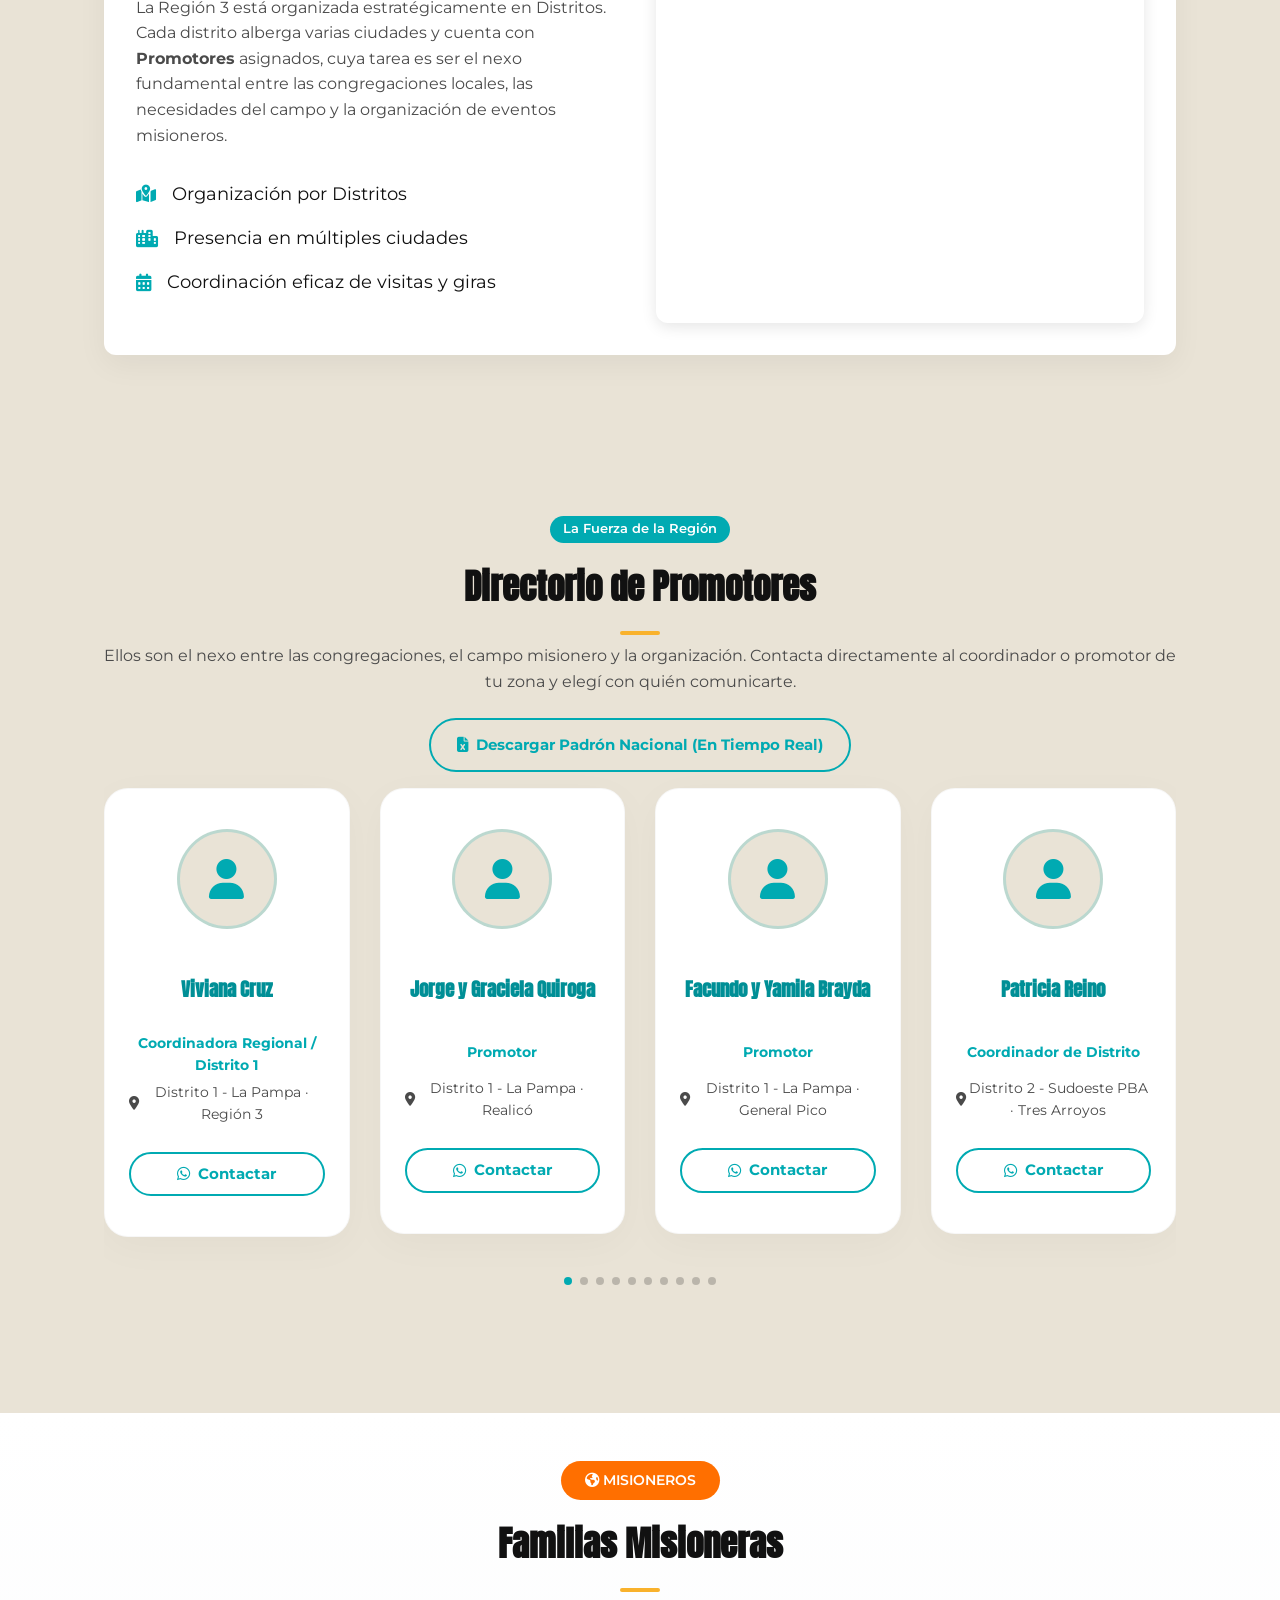
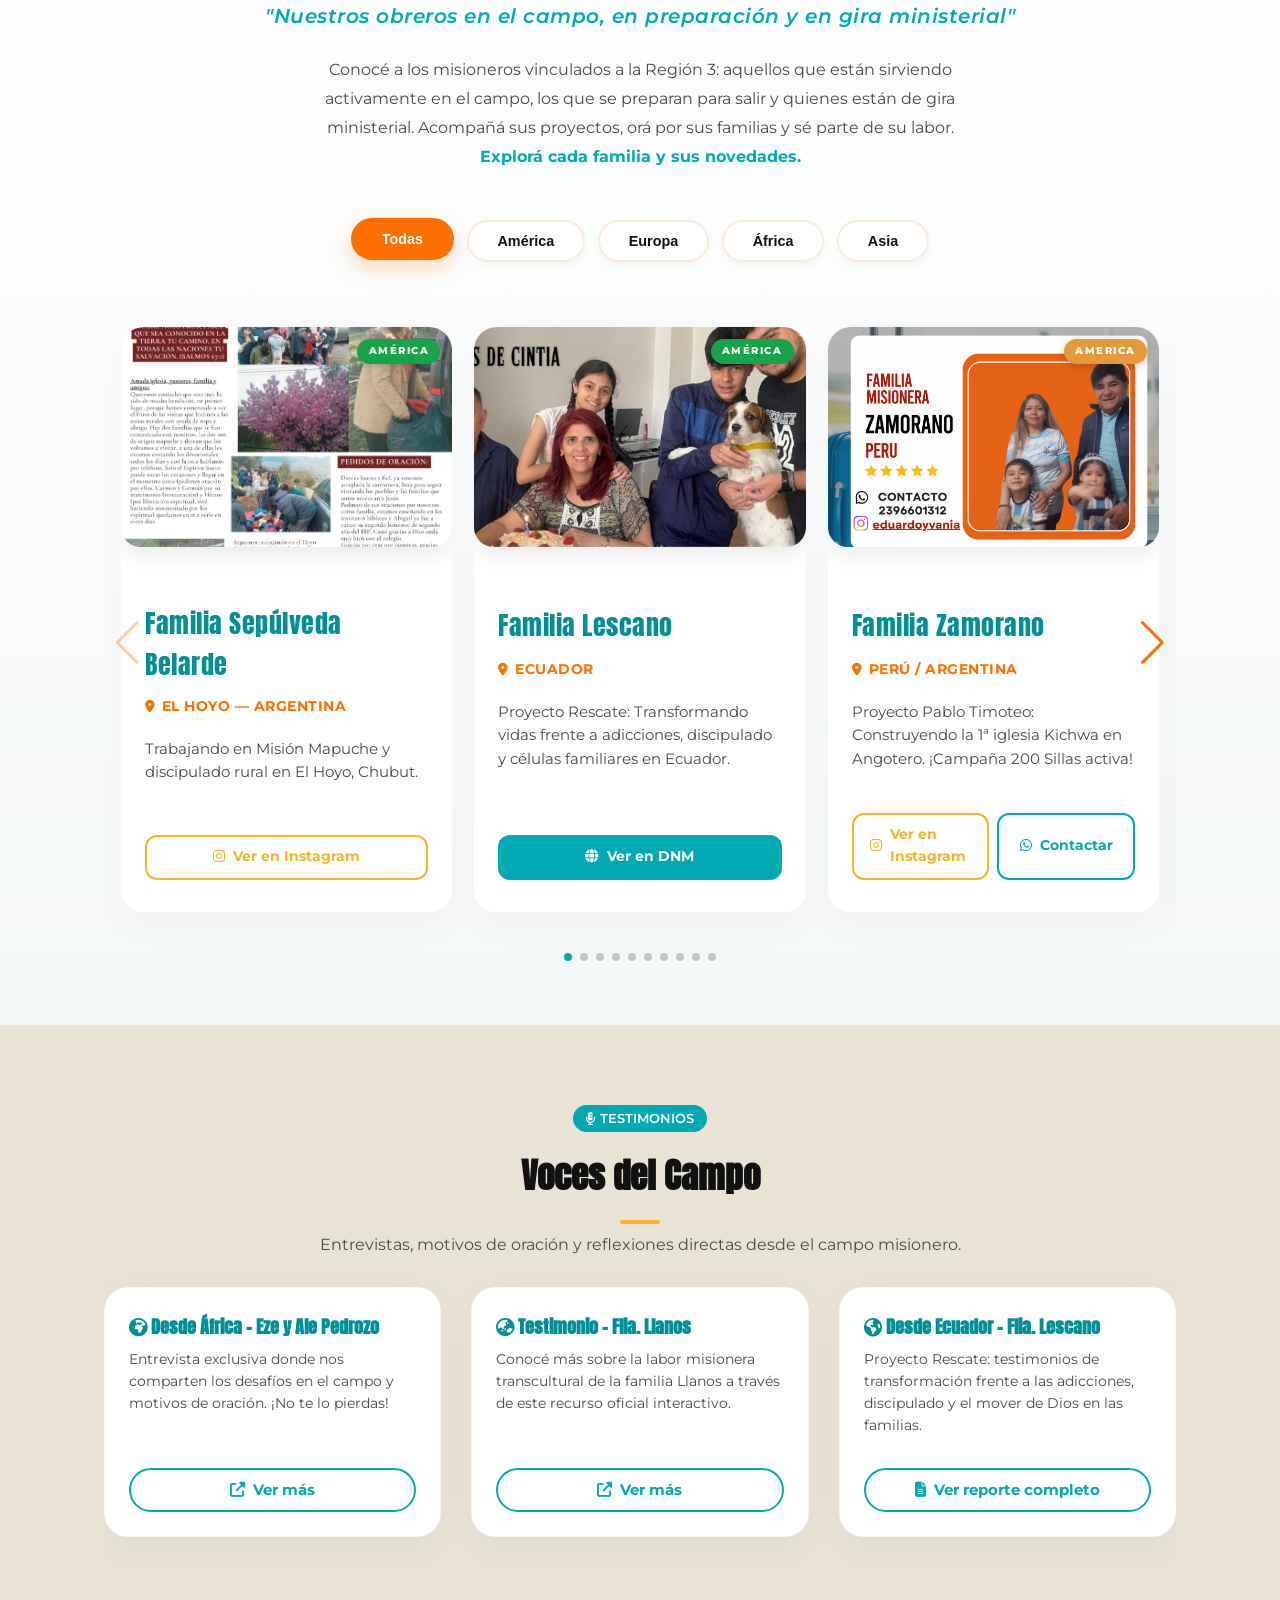
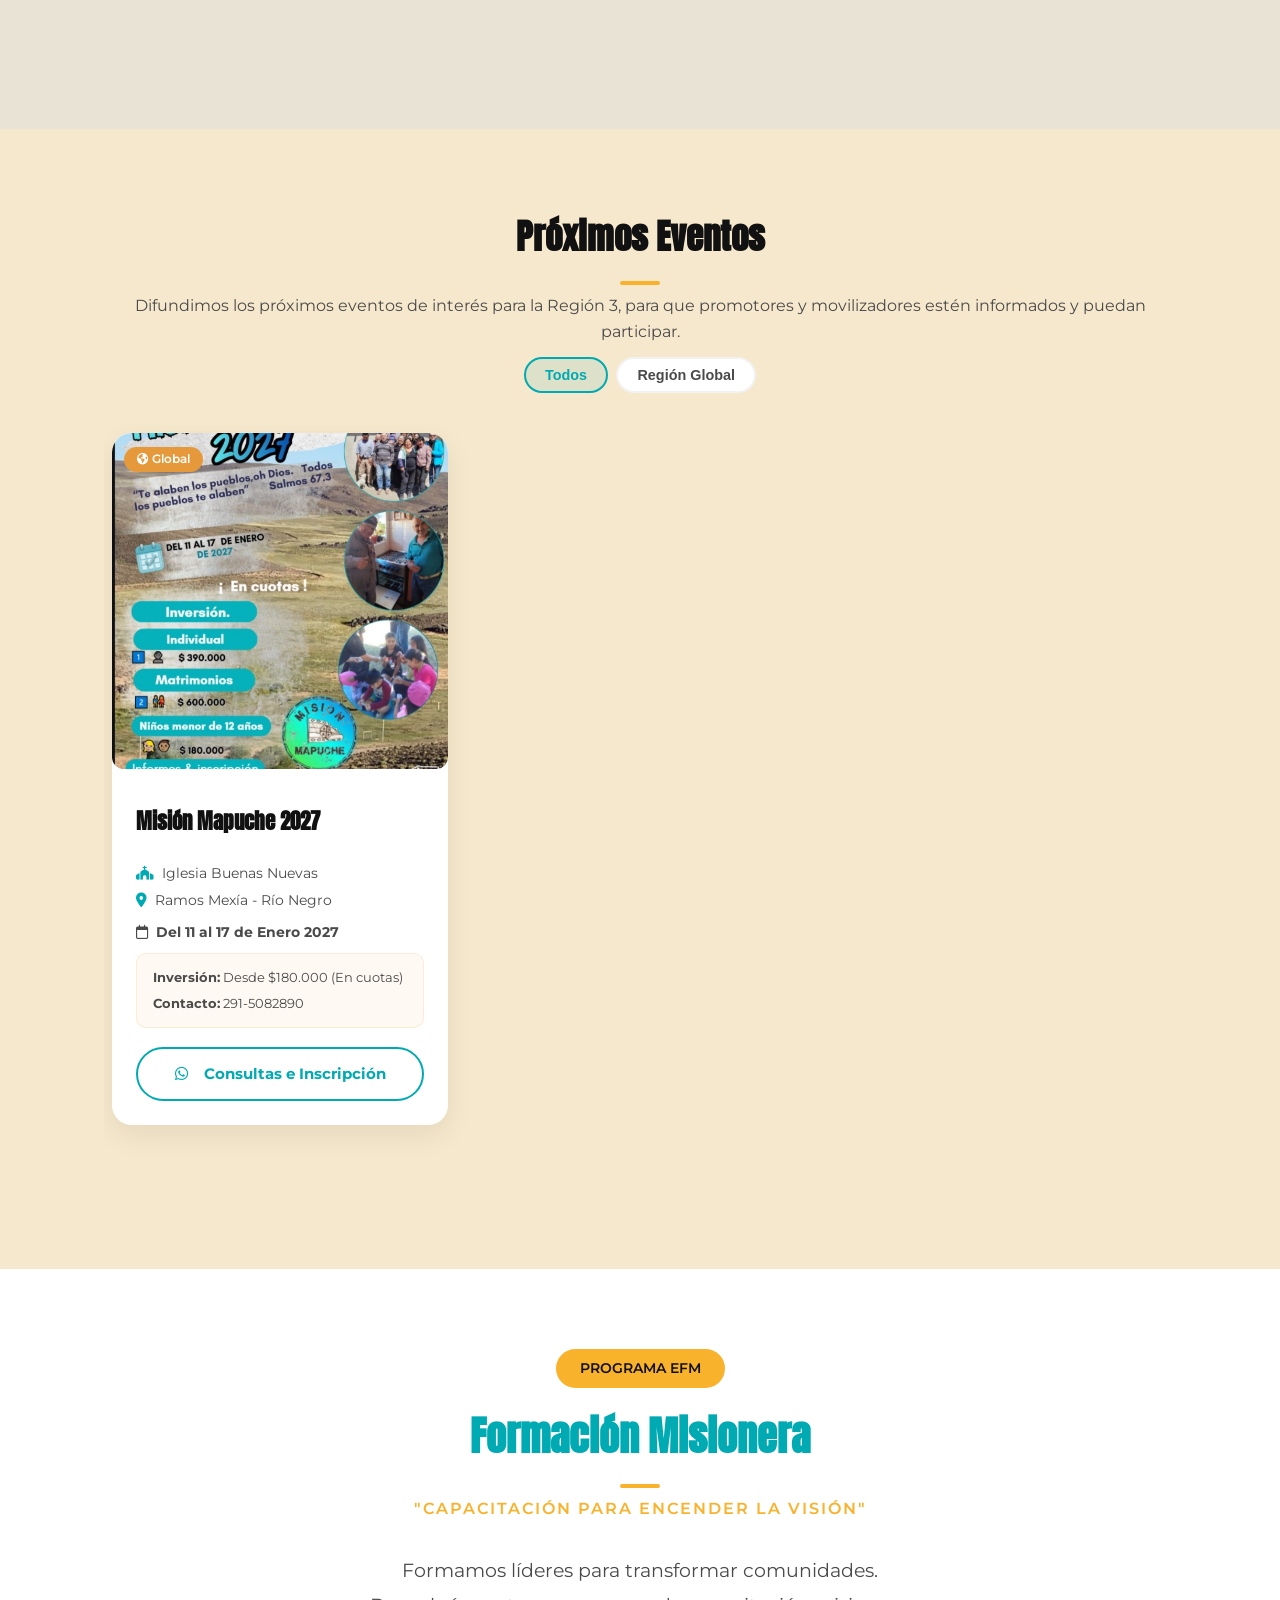
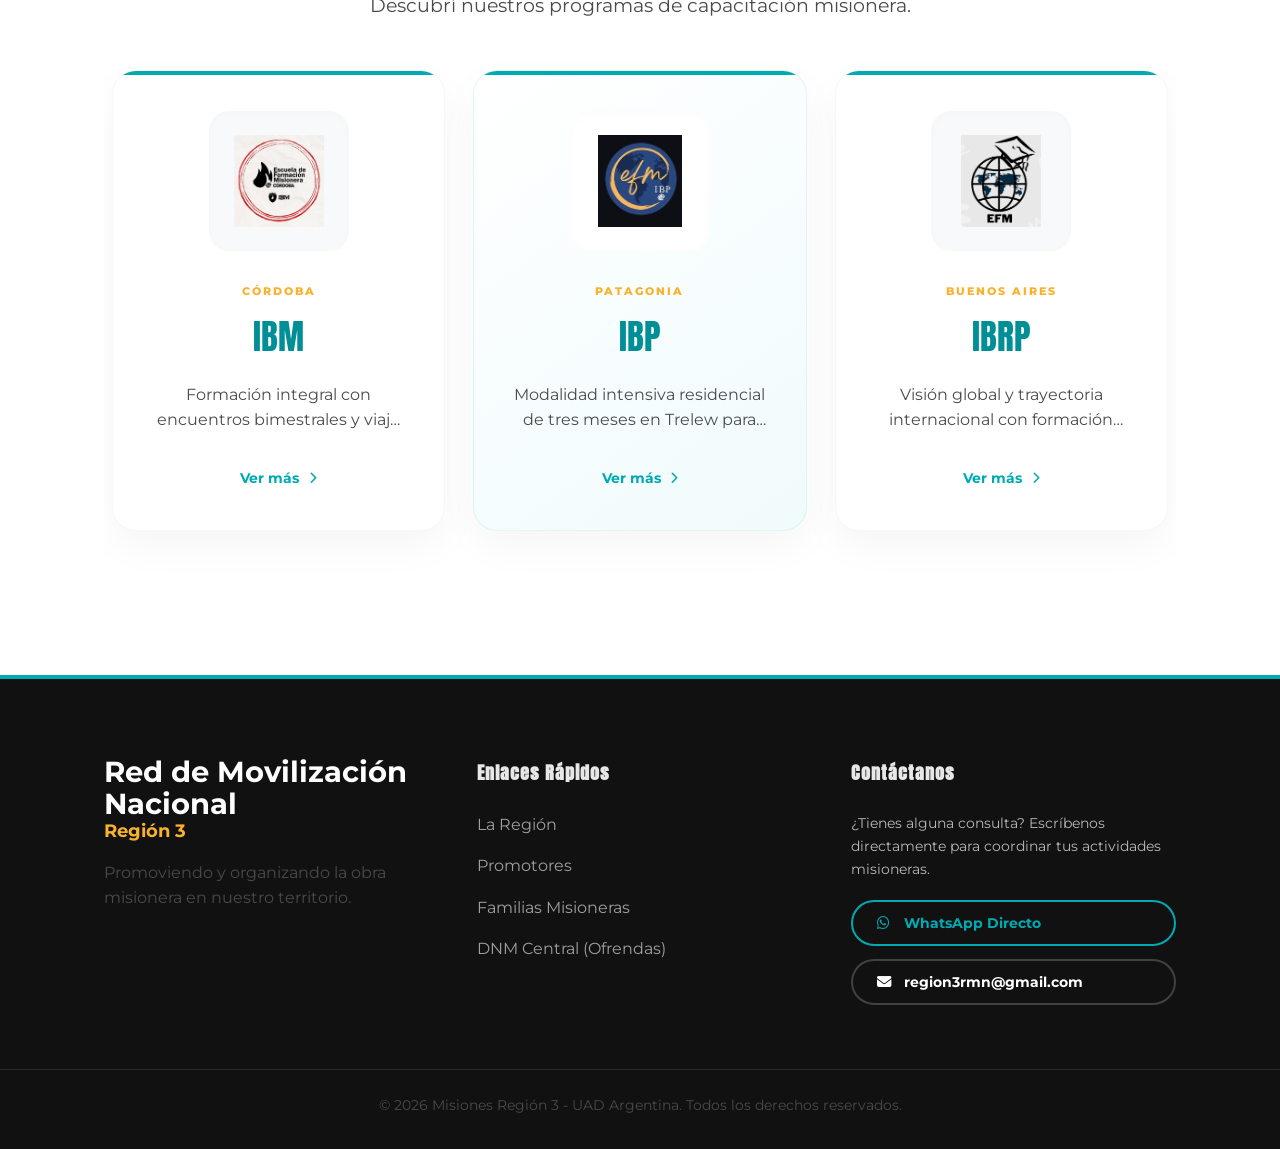
==== commit 0175e0fd: "feat: pagina familia lescano, campana 200 sillas zamorano, estandarizacion de boletines/oracion/ofre" ====
--- a/index.html
+++ b/index.html
@@ -43,7 +43,7 @@
 <a class="nav-item" href="#inicio">Inicio</a>
 <a class="nav-item" href="#region">La Regi&oacute;n</a>
 <a class="nav-item" href="#promotores">Promotores</a>
-<a class="nav-item" href="#gira">De gira</a>
+<a class="nav-item" href="#misioneros">Misioneros</a>
 <a class="nav-item" href="#voces">Voces del Campo</a>
 <a class="nav-item" href="#eventos">Eventos</a>
 <a class="nav-item" href="#formacion">Formaci&oacute;n Misionera</a>
@@ -60,7 +60,7 @@
 <div class="hero-content reveal">
 <div class="hero-eyebrow">UAD Argentina &middot; Regi&oacute;n 3</div>
 <h1>Red de Movilizaci&oacute;n<br/>Nacional</h1>
-<p>El portal oficial de contacto y organizaci&oacute;n para los Promotores de Misiones de la Regi&oacute;n 3. Facilita tus giras, eventos y conecta con tu promotor de distrito.</p>
+<p>El portal oficial de contacto y organizaci&oacute;n para los Promotores de Misiones de la Regi&oacute;n 3. Conoc&eacute; a los misioneros, eventos y conectate con tu promotor de distrito.</p>
 <div class="hero-buttons" style="display: flex; gap: 1rem; justify-content: center; flex-wrap: wrap;"><a class="btn-unified btn-unified-primary" href="https://drive.google.com/drive/folders/1WhA5xKT4cCMm3Wj0k3-W0uUWnASNymZ0" target="_blank"><i class="fas fa-folder-open"></i> Recursero</a><a class="btn-unified btn-unified-instagram" href="https://www.instagram.com/promociondemisionesr3/" target="_blank"><i class="fab fa-instagram"></i> Ver en Instagram</a></div>
 <div class="hero-scroll-indicator" onclick="document.getElementById('region').scrollIntoView({behavior:'smooth'})">
 <span>Explor&aacute;</span>
@@ -289,16 +289,15 @@
 </div>
 </div>
 </section>
-<!-- Directorio de Promotores -->
-<!-- De Gira -->
-<!-- GIRA SECTION -->
-<section class="section bg-light" id="gira" style="padding: 3rem 0; background: linear-gradient(180deg, #ffffff 0%, #f4f7f8 100%);">
+<!-- MISIONEROS SECTION -->
+<div id="gira" style="position: relative; top: -80px; visibility: hidden;"></div>
+<section class="section bg-light" id="misioneros" style="padding: 3rem 0; background: linear-gradient(180deg, #ffffff 0%, #f4f7f8 100%);">
     <div class="container reveal">
         <div class="section-header text-center gira-header">
-            <span class="tag" style="background: #ff6f00; color: white; margin-bottom: 1rem; padding: 0.5rem 1.5rem; font-size: 0.9rem;"><i class="fas fa-plane-departure"></i> DE GIRA</span>
-            <h2 style="font-size: 2.2rem; margin-bottom: 0.5rem;">Familias misioneras en movimiento</h2>
-            <p class="gira-subtitle">"Cada vez m&aacute;s familias llevando la visi&oacute;n misionera a distintos lugares del mundo"</p>
-            <p style="max-width: 600px; margin: 1.5rem auto 0; color: var(--text-muted); font-size: 1rem; line-height: 1.8;">Conocé las historias de quienes ya cruzaron fronteras. Intercedé, conectate y acompa&ntilde;&aacute; sus proyectos desde la Regi&oacute;n 3. <strong style="color: var(--primary-color);">Explor&aacute; cada familia.</strong></p>
+            <span class="tag" style="background: #ff6f00; color: white; margin-bottom: 1rem; padding: 0.5rem 1.5rem; font-size: 0.9rem;"><i class="fas fa-globe-americas"></i> MISIONEROS</span>
+            <h2 style="font-size: 2.2rem; margin-bottom: 0.5rem;">Familias Misioneras</h2>
+            <p class="gira-subtitle">"Nuestros obreros en el campo, en preparaci&oacute;n y en gira ministerial"</p>
+            <p style="max-width: 650px; margin: 1.5rem auto 0; color: var(--text-muted); font-size: 1rem; line-height: 1.8;">Conoc&eacute; a los misioneros vinculados a la Regi&oacute;n 3: aquellos que est&aacute;n sirviendo activamente en el campo, los que se preparan para salir y quienes est&aacute;n de gira ministerial. Acompa&ntilde;&aacute; sus proyectos, or&aacute; por sus familias y s&eacute; parte de su labor. <strong style="color: var(--primary-color);">Explor&aacute; cada familia y sus novedades.</strong></p>
         </div>
 
         <!-- FILTROS INTERACTIVOS -->
@@ -350,6 +349,14 @@
                             <a class="btn-unified btn-unified-outline" href="https://contacto.org/Recursos/CU_Misiones/Llanos/Llanos.html" style="width: 100%; padding: 0.5rem; margin-top: auto;" target="_blank"><i class="fas fa-external-link-alt"></i> Ver m&aacute;s</a>
                         </div>
                     </div>
+                    <!-- Tarjeta 3 -->
+                    <div class="swiper-slide">
+                        <div class="promotor-card" style="padding: 1.5rem; text-align: left; display: flex; flex-direction: column; min-height: 250px;">
+                            <h3 style="font-size: 1.15rem; color: var(--primary-dark); margin-bottom: 0.5rem;"><i class="fas fa-globe-americas"></i> Desde Ecuador &ndash; Flia. Lescano</h3>
+                            <p style="color: var(--text-muted); font-size: 0.85rem; margin-bottom: 1.5rem; flex: 1;">Proyecto Rescate: testimonios de transformaci&oacute;n frente a las adicciones, discipulado y el mover de Dios en las familias.</p>
+                            <a class="btn-unified btn-unified-outline" href="lescano-detalle.html" style="width: 100%; padding: 0.5rem; margin-top: auto;"><i class="fas fa-file-alt"></i> Ver reporte completo</a>
+                        </div>
+                    </div>
                 </div>
                 <div class="swiper-pagination voces-pagination"></div>
             </div>
@@ -481,6 +488,7 @@
 <ul>
 <li><a href="#region">La Regi&oacute;n</a></li>
 <li><a href="#promotores">Promotores</a></li>
+<li><a href="#misioneros">Familias Misioneras</a></li>
 <li><a href="https://dnmargentina.org/page/donaciones-ofrendas" target="_blank">DNM Central (Ofrendas)</a></li>
 </ul>
 </div>
@@ -501,6 +509,6 @@
 <!-- Scripts: Leaflet, Swiper, then app script -->
 <script src="https://unpkg.com/leaflet@1.9.4/dist/leaflet.js" crossorigin=""></script>
 <script src="https://cdn.jsdelivr.net/npm/swiper@11/swiper-bundle.min.js"></script>
-<script src="script.js?v=20261004"></script>
+<script src="script.js?v=20261011"></script>
 </body>
 </html>
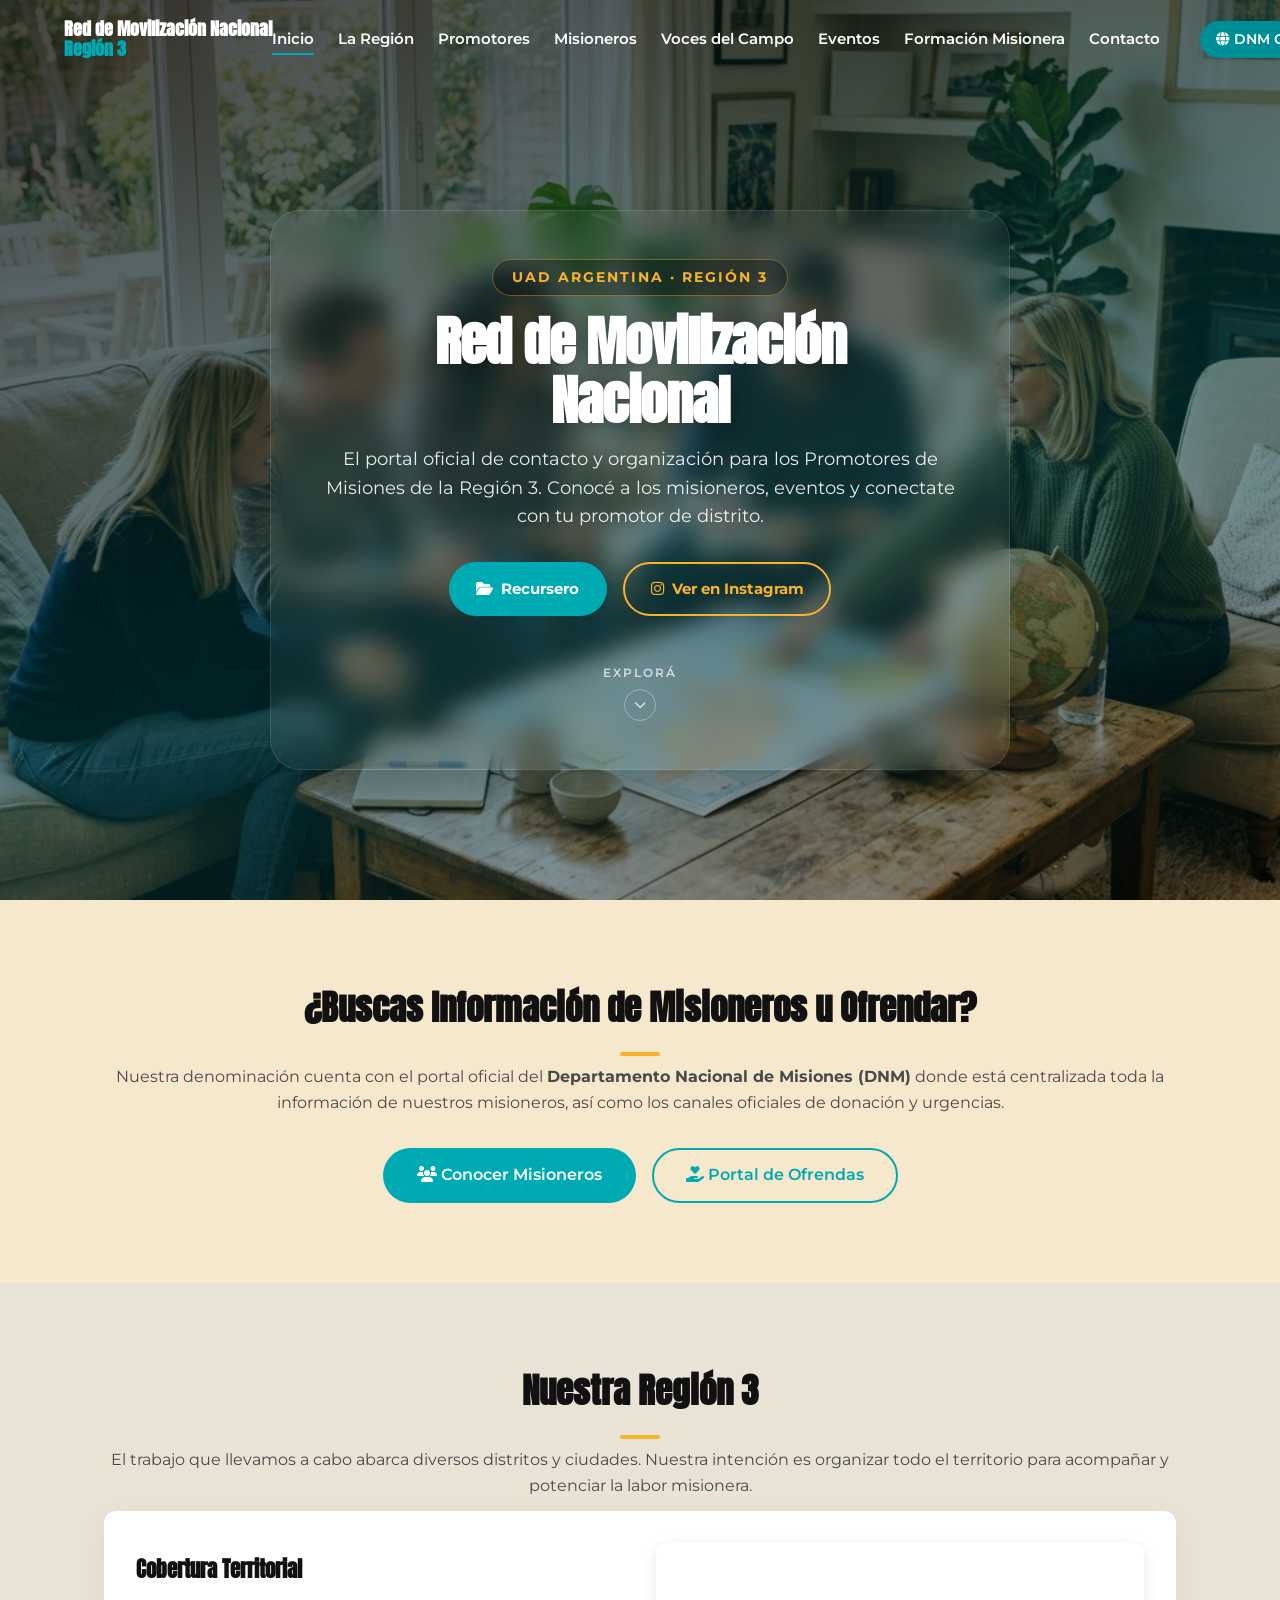
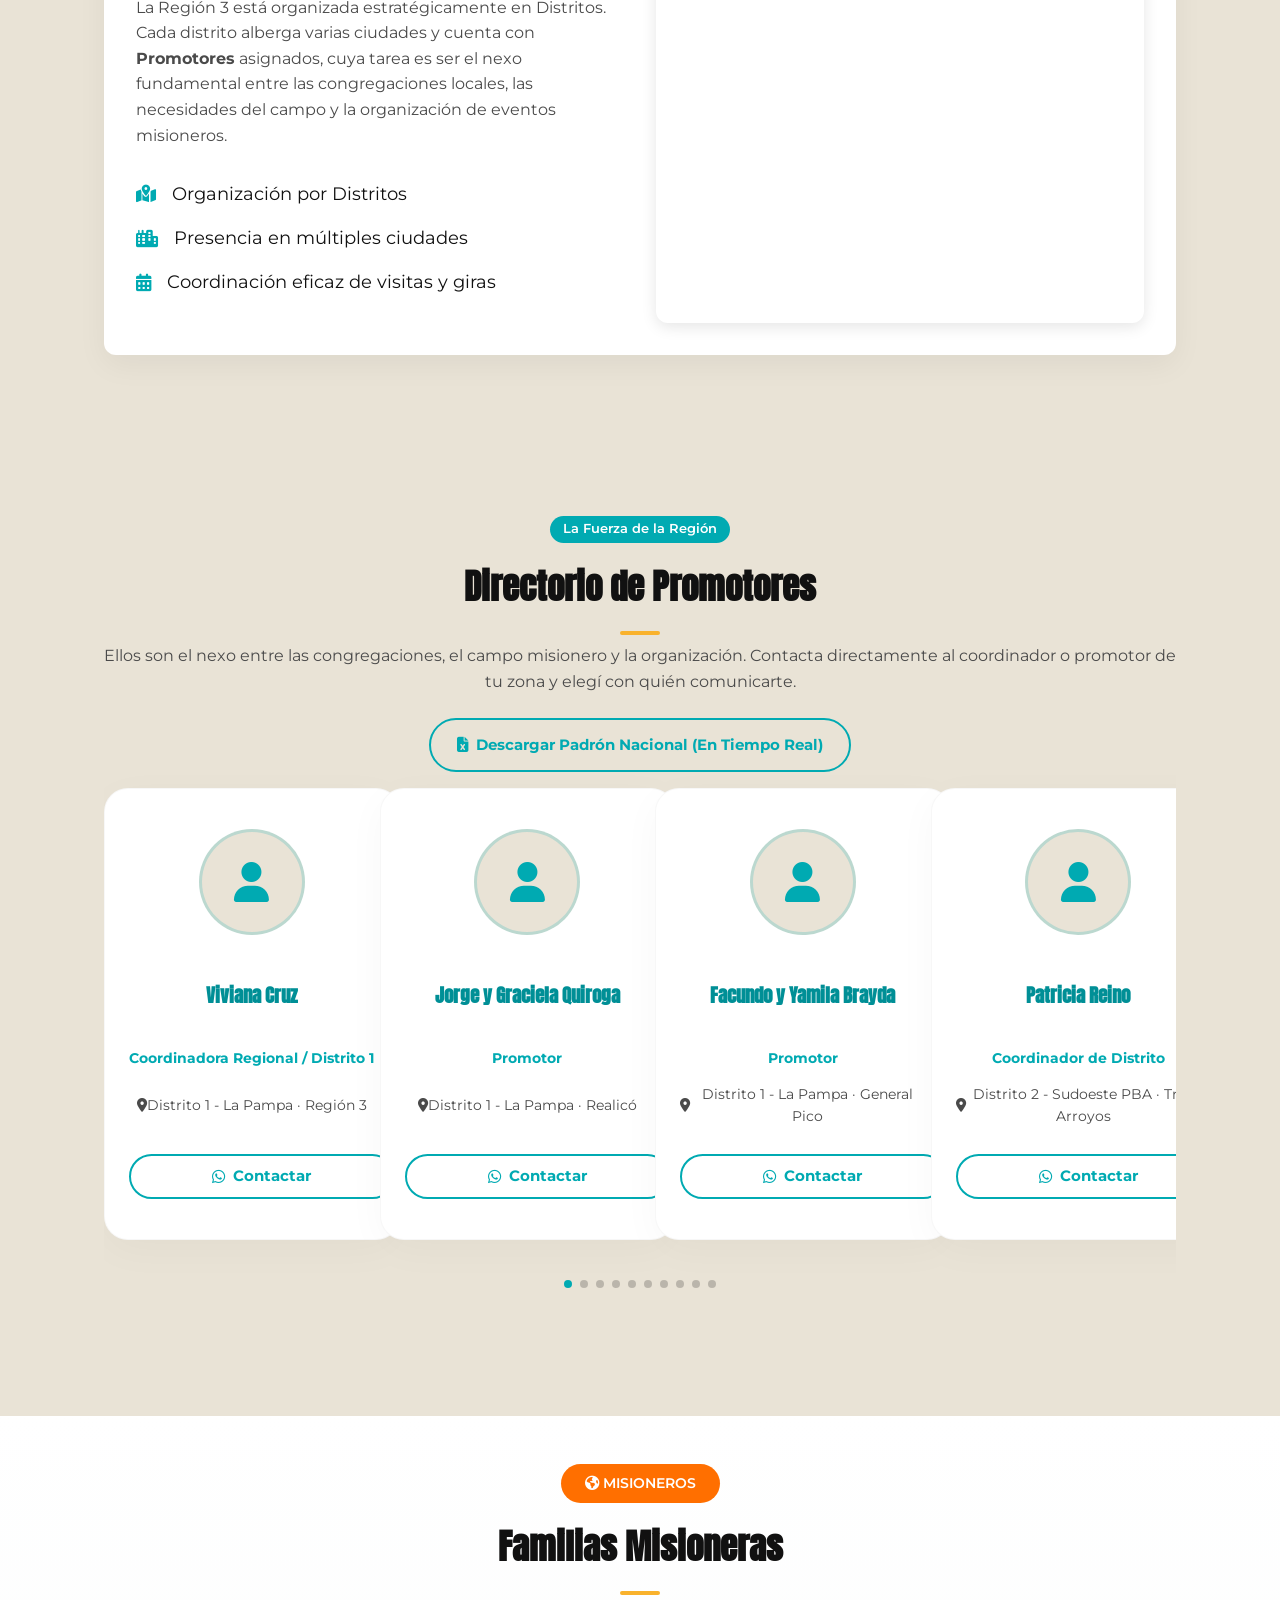
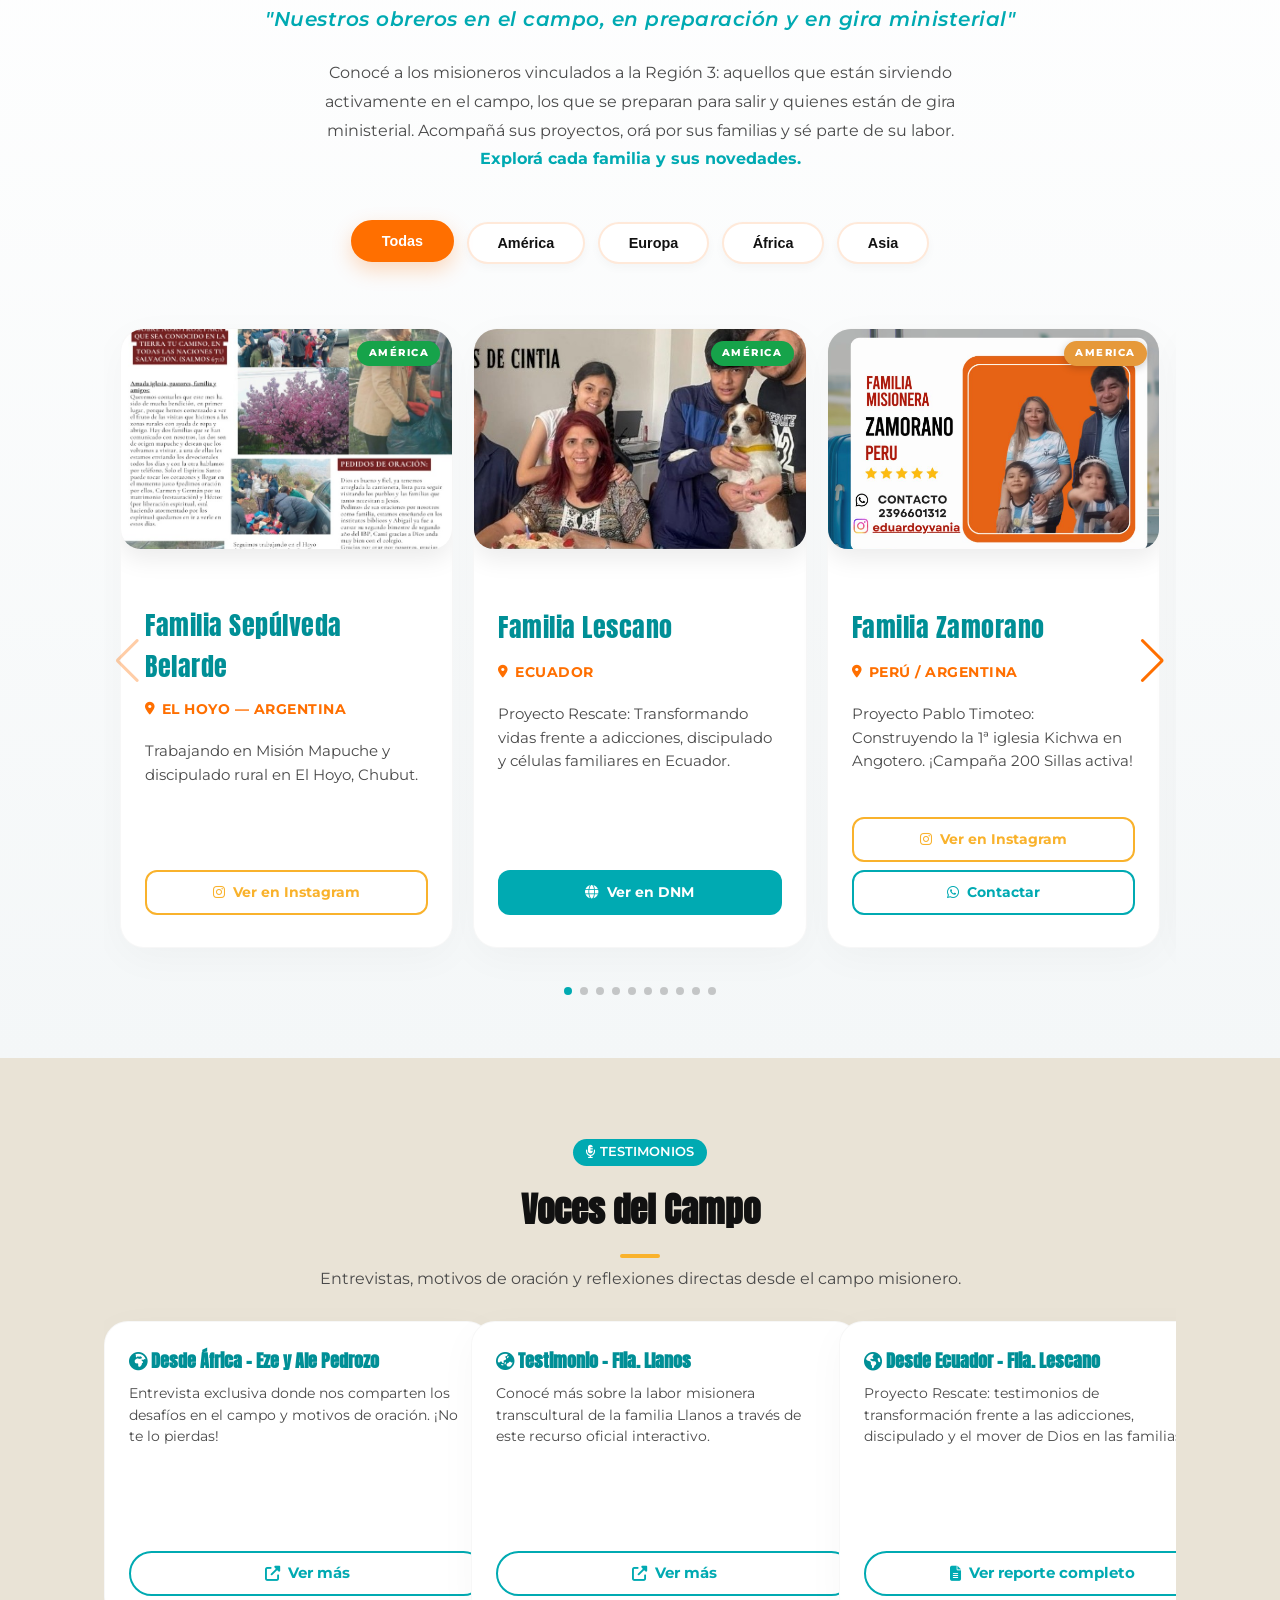
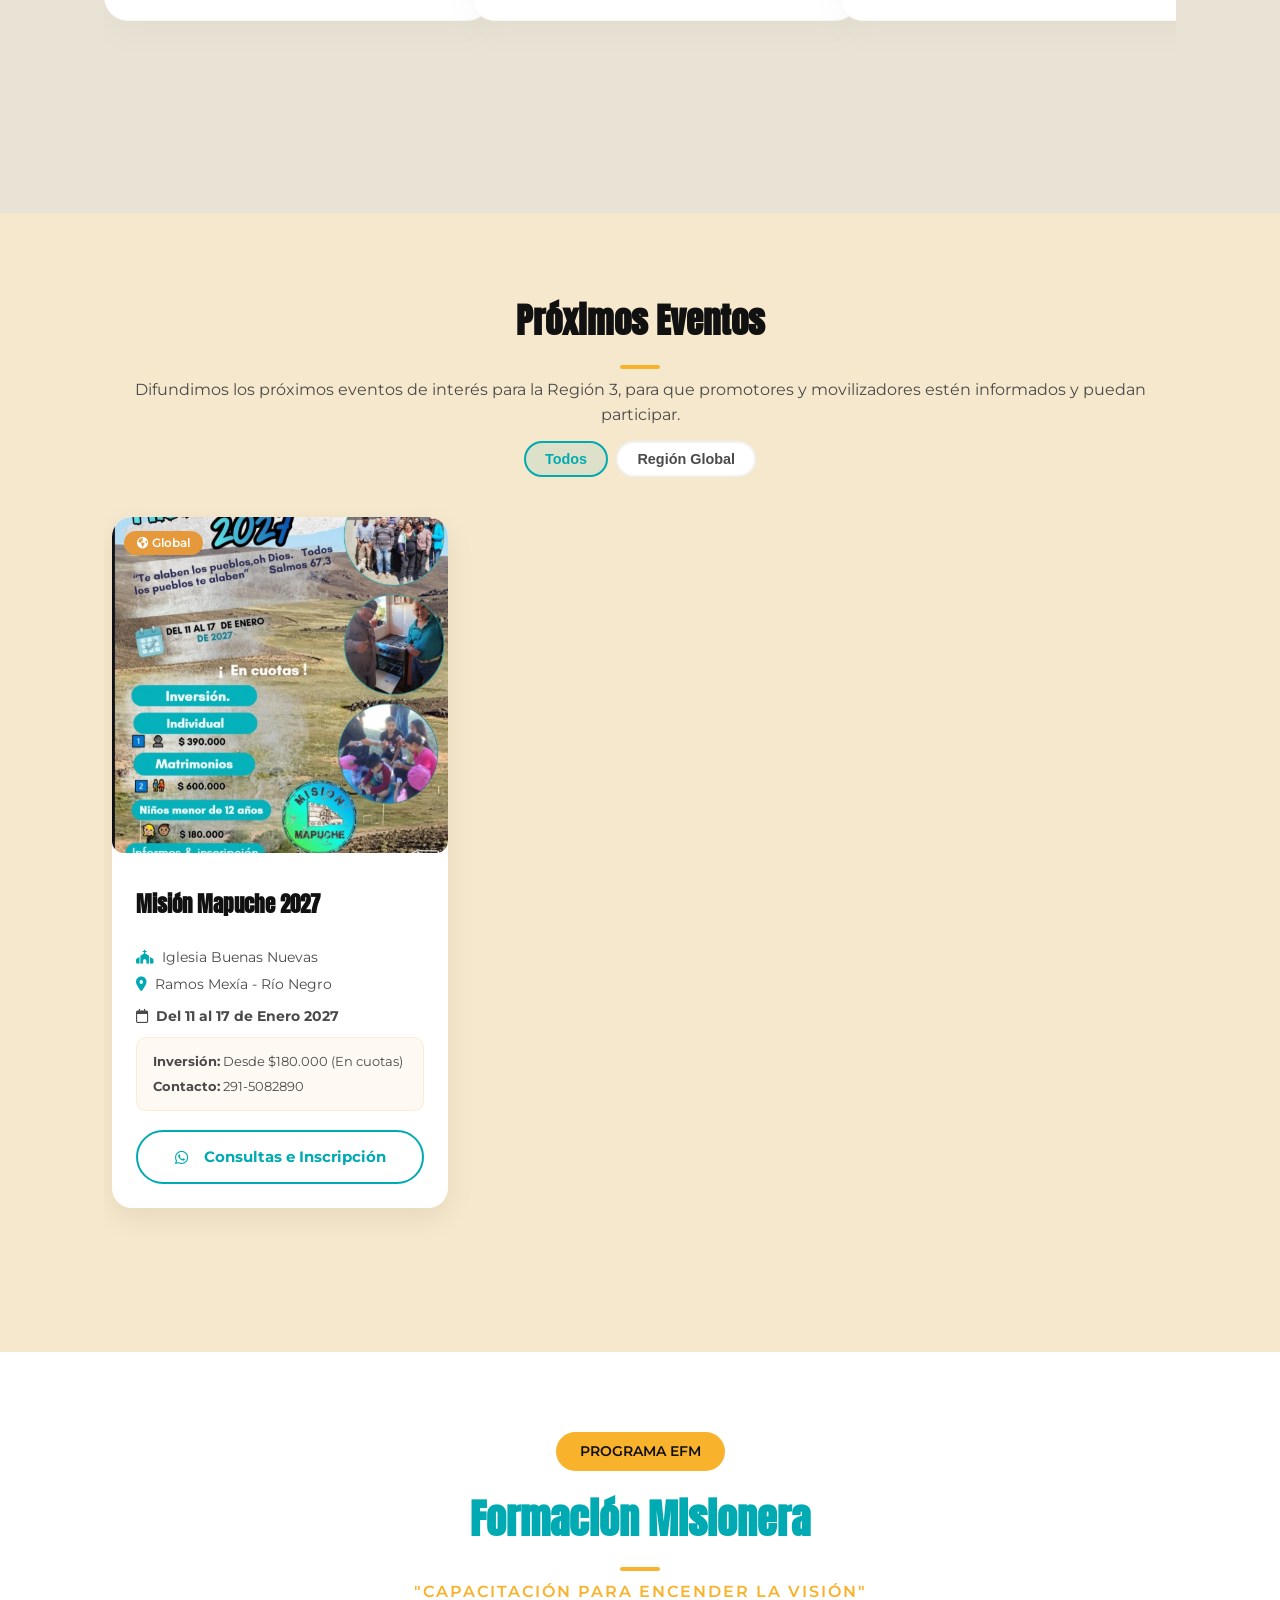
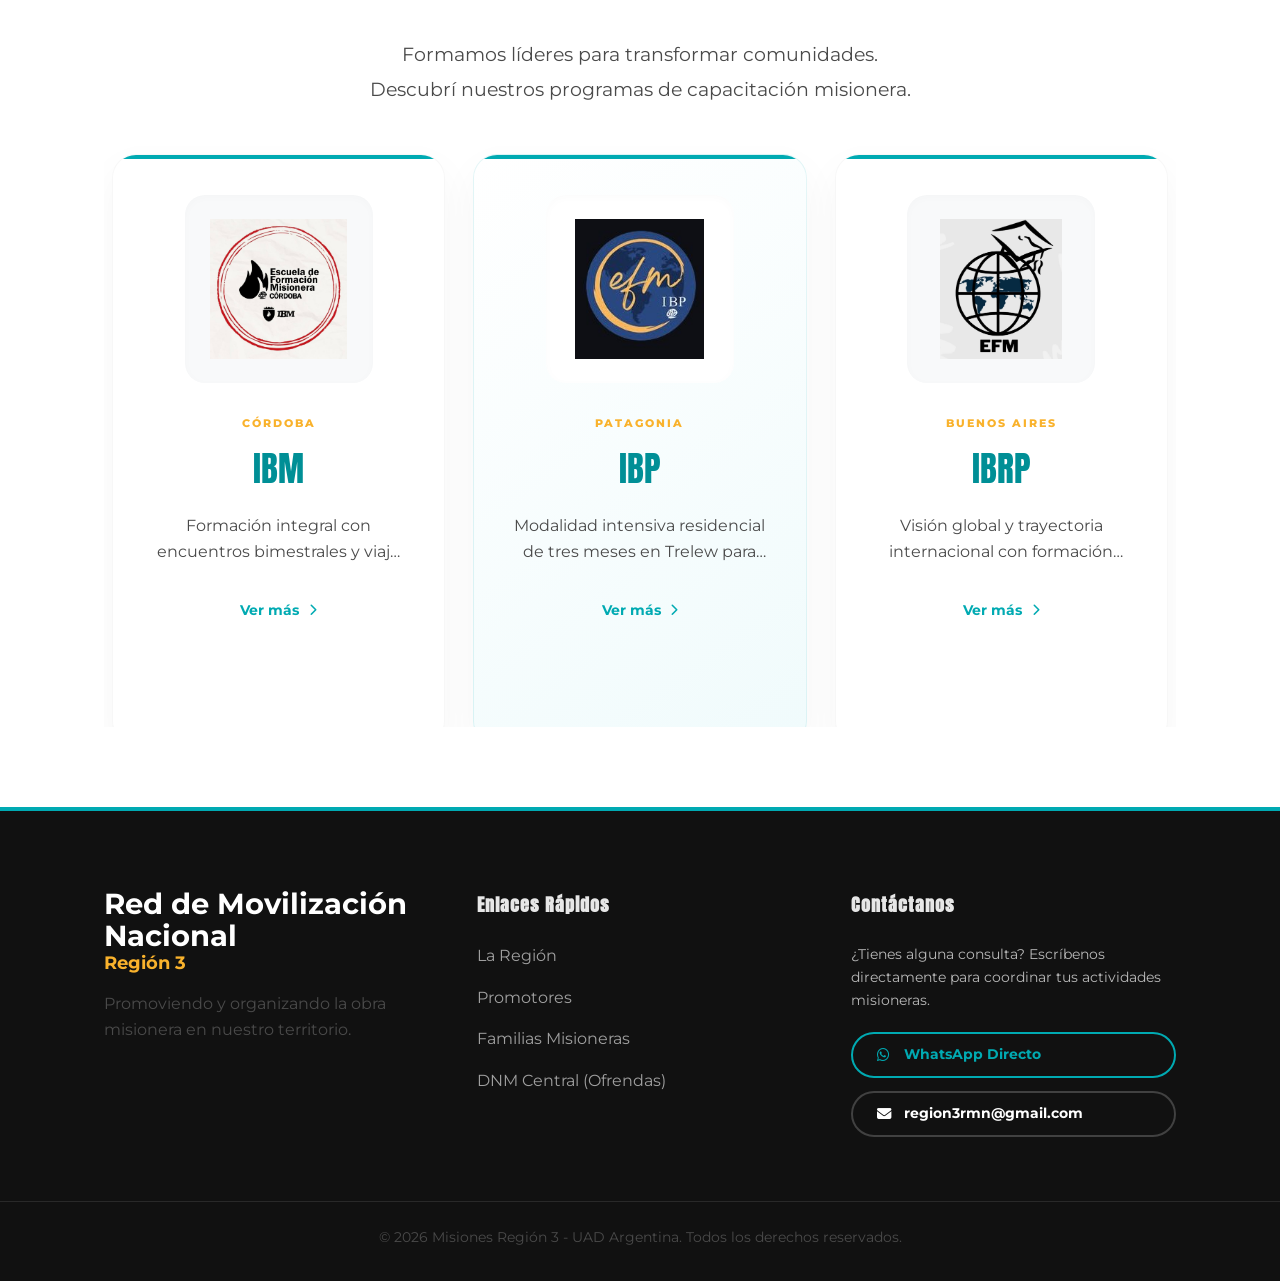
==== commit 182fd63a: "fix: optimización responsive mobile y soporte completo para teléfonos plegables (Samsung Z Fold/Flip" ====
--- a/index.html
+++ b/index.html
@@ -3,9 +3,9 @@
 <html lang="es">
 <head>
 <meta charset="utf-8"/>
-<meta content="width=device-width, initial-scale=1.0" name="viewport"/>
+<meta content="width=device-width, initial-scale=1.0, viewport-fit=cover" name="viewport"/>
 <title>Misiones Regi&oacute;n 3 | UAD Argentina</title>
-<link href="estilos.css" rel="stylesheet"/>
+<link href="estilos.css?v=20261024" rel="stylesheet"/>
 <link href="https://fonts.googleapis.com/css2?family=Anton&amp;family=Montserrat:wght@300;400;600;700;800&amp;display=swap" rel="stylesheet"/>
 <link href="https://cdnjs.cloudflare.com/ajax/libs/font-awesome/6.4.0/css/all.min.css" rel="stylesheet"/>
 <link crossorigin="" href="https://unpkg.com/leaflet@1.9.4/dist/leaflet.css" rel="stylesheet"/>
@@ -468,7 +468,7 @@
                     <a href="https://dnmargentina.org/page/ministerios/escuela-de-formaci%C3%B3n" target="_blank" class="btn-ver-mas">Ver m&aacute;s <i class="fas fa-chevron-right"></i></a>
                 </div>
             </article>
-            </div></div><!-- end last slide -->
+            </div><!-- end last slide -->
         </div><!-- swiper-wrapper -->
         <div class="swiper-pagination formacion-pagination"></div>
         <div class="swiper-button-prev formacion-btn-prev"></div>
@@ -509,6 +509,6 @@
 <!-- Scripts: Leaflet, Swiper, then app script -->
 <script src="https://unpkg.com/leaflet@1.9.4/dist/leaflet.js" crossorigin=""></script>
 <script src="https://cdn.jsdelivr.net/npm/swiper@11/swiper-bundle.min.js"></script>
-<script src="script.js?v=20261011"></script>
+<script src="script.js?v=20261024"></script>
 </body>
 </html>
--- a/estilos.css
+++ b/estilos.css
@@ -72,24 +72,61 @@
 /* Navbar */
 .navbar {
     position: fixed; top: 0; left: 0; width: 100%; display: flex; justify-content: space-between;
-    align-items: center; padding: 1.5rem 5%; background-color: transparent; z-index: 1000;
+    align-items: center; padding: 1.2rem 5%; background-color: transparent; z-index: 1000;
     transition: all var(--transition-fast);
+    padding-top: max(1.2rem, env(safe-area-inset-top, 0px));
+    padding-left: max(5%, env(safe-area-inset-left, 0px));
+    padding-right: max(5%, env(safe-area-inset-right, 0px));
+    box-sizing: border-box;
 }
 .navbar.scrolled {
-    background-color: rgba(255, 255, 255, 0.95); backdrop-filter: blur(10px);
-    padding: 1rem 5%; box-shadow: 0 2px 10px rgba(0,0,0,0.05);
+    background-color: rgba(255, 255, 255, 0.96); backdrop-filter: blur(12px); -webkit-backdrop-filter: blur(12px);
+    padding: 0.9rem 5%; box-shadow: 0 2px 15px rgba(0,0,0,0.06);
+    padding-top: max(0.9rem, env(safe-area-inset-top, 0px));
 }
 .navbar.scrolled .logo, .navbar.scrolled .nav-item, .navbar.scrolled .mobile-toggle { color: var(--text-dark); }
-.logo { font-family: var(--font-heading); font-size: 1.1rem; font-weight: 700; color: var(--bg-white); line-height: 1.1; text-decoration: none; }
+.logo {
+    font-family: var(--font-heading); font-size: 1.1rem; font-weight: 700; color: var(--bg-white);
+    line-height: 1.15; text-decoration: none; white-space: nowrap !important; word-break: normal !important;
+    flex-shrink: 0;
+}
 .logo span { color: var(--primary-color); }
-.nav-links { display: flex; gap: 2rem; }
-.nav-item { color: var(--bg-white); font-weight: 600; font-size: 0.95rem; position: relative; }
+.nav-links { display: flex; gap: 1.5rem; align-items: center; }
+.nav-item {
+    color: var(--bg-white); font-weight: 600; font-size: 0.92rem; position: relative;
+    white-space: nowrap !important; word-break: normal !important; overflow-wrap: normal !important;
+    text-decoration: none;
+}
 .nav-item::after {
     content: ''; position: absolute; width: 0; height: 2px; bottom: -4px; left: 0;
     background-color: var(--primary-color); transition: width var(--transition-fast);
 }
 .nav-item:hover::after, .nav-item.active::after { width: 100%; }
-.mobile-toggle { display: none; font-size: 1.5rem; background: none; border: none; color: var(--bg-white); cursor: pointer; }
+.mobile-toggle { display: none; font-size: 1.4rem; background: none; border: none; color: var(--bg-white); cursor: pointer; }
+
+/* Backdrop para menú móvil lateral */
+.nav-backdrop {
+    position: fixed;
+    top: 0;
+    left: 0;
+    width: 100vw;
+    height: 100vh;
+    background: rgba(15, 23, 42, 0.55);
+    backdrop-filter: blur(4px);
+    -webkit-backdrop-filter: blur(4px);
+    z-index: 1000;
+    opacity: 0;
+    pointer-events: none;
+    transition: opacity 0.3s ease;
+}
+.nav-backdrop.active {
+    opacity: 1;
+    pointer-events: auto;
+}
+body.nav-open {
+    overflow: hidden !important;
+    touch-action: none;
+}
 
 /* Hero */
 .hero {
@@ -415,13 +452,37 @@
 /* ============================================================
    GLOBAL MOBILE OPTIMIZATIONS (Anti-Desbordamiento)
    ============================================================ */
+html {
+    box-sizing: border-box;
+    -webkit-text-size-adjust: 100%;
+}
+*, *::before, *::after {
+    box-sizing: inherit;
+}
+body {
+    overflow-x: hidden;
+    width: 100%;
+    max-width: 100vw;
+    position: relative;
+    padding-left: env(safe-area-inset-left, 0px);
+    padding-right: env(safe-area-inset-right, 0px);
+}
 img, video, iframe {
     max-width: 100%;
     height: auto;
 }
-p, h1, h2, h3, h4, h5, h6, a, span {
+p, h1, h2, h3, h4, h5, h6 {
     word-break: break-word;
     overflow-wrap: break-word;
+}
+a, span, button, input, label {
+    overflow-wrap: break-word;
+}
+/* Evitar cortes indeseados en navegación, botones y etiquetas */
+.nav-item, .logo, .logo span, .btn, .btn-unified, .filter-btn, .filter-btn-gira, .tag, .hero-eyebrow, .badge {
+    word-break: normal !important;
+    overflow-wrap: normal !important;
+    white-space: nowrap !important;
 }
 .gira-filters, .eventos-filtros {
     display: flex;
@@ -434,30 +495,251 @@
 }
 
 /* ============================================================
-   RESPONSIVE — Mobile First
+   RESPONSIVE NAVBAR (Móviles, Tablets y Plegables <= 1140px)
    ============================================================ */
-
-/* Navbar responsive */
-@media (max-width: 900px) {
-    .navbar { padding: 1rem 5%; }
+@media (max-width: 1140px) {
+    .navbar {
+        padding: 0.85rem 4%;
+        padding-top: max(0.85rem, env(safe-area-inset-top, 0px));
+        padding-left: max(4%, env(safe-area-inset-left, 0px));
+        padding-right: max(4%, env(safe-area-inset-right, 0px));
+    }
+    .logo {
+        font-size: 1rem;
+    }
+    .mobile-toggle {
+        display: flex;
+        align-items: center;
+        justify-content: center;
+        width: 44px;
+        height: 44px;
+        background: rgba(255, 255, 255, 0.15);
+        backdrop-filter: blur(8px);
+        -webkit-backdrop-filter: blur(8px);
+        border: 1px solid rgba(255, 255, 255, 0.25);
+        border-radius: 12px;
+        color: var(--bg-white);
+        font-size: 1.35rem;
+        cursor: pointer;
+        z-index: 1002;
+        transition: all 0.25s ease;
+        -webkit-tap-highlight-color: transparent;
+    }
+    .navbar.scrolled .mobile-toggle {
+        background: rgba(0, 0, 0, 0.05);
+        border-color: rgba(0, 0, 0, 0.08);
+        color: var(--text-dark);
+    }
+    .mobile-toggle.active {
+        background: #f1f5f9 !important;
+        border-color: #cbd5e1 !important;
+        color: var(--text-dark) !important;
+        box-shadow: 0 4px 12px rgba(0, 0, 0, 0.1);
+    }
+    .mobile-toggle:active {
+        transform: scale(0.92);
+    }
+
+    /* Menú lateral deslizante (Drawer) */
     .nav-links {
-        position: absolute; top: 100%; left: 0; width: 100%; max-width: 100%;
-        height: auto; max-height: calc(100vh - 70px); background: var(--bg-white);
-        flex-direction: column; gap: 0; padding-top: 0;
-        box-shadow: 0 15px 30px rgba(0,0,0,0.15);
-        transition: clip-path 0.4s cubic-bezier(0.16,1,0.3,1);
-        clip-path: polygon(0 0, 100% 0, 100% 0, 0 0); overflow-y: auto; z-index: 999;
-    }
-    .nav-links.active { clip-path: polygon(0 0, 100% 0, 100% 100%, 0 100%); }
+        position: fixed;
+        top: 0;
+        right: 0;
+        width: 82%;
+        max-width: 360px;
+        height: 100%;
+        height: 100dvh;
+        background: #ffffff;
+        flex-direction: column;
+        align-items: stretch;
+        gap: 0;
+        padding: calc(4.8rem + env(safe-area-inset-top, 0px)) 1.25rem calc(1.5rem + env(safe-area-inset-bottom, 0px));
+        box-shadow: -10px 0 35px rgba(0, 0, 0, 0.25);
+        transform: translateX(105%);
+        transition: transform 0.35s cubic-bezier(0.16, 1, 0.3, 1);
+        overflow-y: auto;
+        -webkit-overflow-scrolling: touch;
+        z-index: 1001;
+        display: flex;
+        border-left: 1px solid rgba(0, 0, 0, 0.08);
+    }
+    .nav-links.active {
+        transform: translateX(0);
+    }
     .nav-item {
-        color: var(--text-dark); padding: 1.2rem 2rem;
-        border-bottom: 1px solid rgba(0,0,0,0.06); display: block; text-align: center;
-        font-size: 1rem;
-    }
-    .mobile-toggle { display: block; z-index: 1001; }
-    .navbar:not(.scrolled) .mobile-toggle,
-    .navbar:not(.scrolled) .logo { color: var(--bg-white); }
-    .nav-links .btn-urgent { margin: 1.5rem auto; display: inline-block; }
+        color: #1e293b !important;
+        padding: 0.95rem 1.1rem;
+        border-radius: 12px;
+        display: flex;
+        align-items: center;
+        font-size: 1.05rem;
+        font-weight: 700;
+        text-align: left;
+        white-space: nowrap !important;
+        word-break: normal !important;
+        overflow-wrap: normal !important;
+        border-bottom: 1px solid rgba(0, 0, 0, 0.04);
+        transition: background-color 0.2s ease, color 0.2s ease, transform 0.15s ease;
+        min-height: 48px;
+    }
+    .nav-item:hover, .nav-item:active {
+        background-color: #f8fafc;
+        color: var(--primary-color) !important;
+        transform: translateX(3px);
+    }
+    .nav-item::after { display: none; }
+
+    .nav-links .btn-urgent {
+        margin: 1.2rem 0 0.5rem;
+        width: 100%;
+        text-align: center;
+        justify-content: center;
+        padding: 0.9rem 1.4rem;
+        font-size: 0.95rem;
+        display: inline-flex;
+        align-items: center;
+        gap: 0.5rem;
+        border-radius: 30px;
+        box-shadow: 0 4px 15px rgba(0, 43, 92, 0.25);
+    }
+}
+
+/* ============================================================
+   OPTIMIZACIONES PARA TELÉFONOS PLEGABLES (Samsung & Apple)
+   ============================================================ */
+
+/* ── Pantallas Ultrangostas (Samsung Galaxy Z Fold cerrado 344px-374px, iPhone SE) ── */
+@media (max-width: 375px) {
+    .navbar {
+        padding: 0.75rem 3%;
+        padding-top: max(0.75rem, env(safe-area-inset-top, 0px));
+    }
+    .logo {
+        font-size: 0.88rem;
+    }
+    .mobile-toggle {
+        width: 40px;
+        height: 40px;
+        font-size: 1.2rem;
+    }
+    .nav-links {
+        width: 88%;
+        max-width: 300px;
+        padding-left: 1rem;
+        padding-right: 1rem;
+    }
+    .hero {
+        padding: 4.5rem 4% 2.5rem;
+    }
+    .hero-content h1 {
+        font-size: 1.75rem !important;
+        line-height: 1.15 !important;
+    }
+    .hero-content p {
+        font-size: 0.92rem !important;
+    }
+    .hero-eyebrow {
+        font-size: 0.65rem !important;
+        padding: 0.25rem 0.65rem !important;
+    }
+    .hero-buttons {
+        gap: 0.6rem !important;
+    }
+    .hero-buttons .btn-unified {
+        font-size: 0.85rem !important;
+        padding: 0.65rem 1rem !important;
+    }
+    .container {
+        padding: 0 0.85rem !important;
+    }
+    .section {
+        padding: 2rem 0 !important;
+    }
+    h2 {
+        font-size: 1.5rem !important;
+    }
+    h3 {
+        font-size: 1.1rem !important;
+    }
+    .central-banner-content h2 {
+        font-size: 1.35rem !important;
+    }
+    .dnm-buttons {
+        gap: 0.6rem !important;
+    }
+    .dnm-buttons a {
+        font-size: 0.85rem !important;
+        padding: 0.65rem 1rem !important;
+    }
+    .promotor-card {
+        padding: 1.2rem 0.8rem !important;
+    }
+    .gira-card-content {
+        padding: 1rem 0.8rem !important;
+    }
+    .donacion-box {
+        padding: 1.5rem 1rem !important;
+        border-radius: 14px !important;
+    }
+}
+
+/* ── Pantallas Plegables Desplegadas (Samsung Galaxy Z Fold abierto, Pixel Fold, Tablets 601px-1140px) ── */
+@media (min-width: 601px) and (max-width: 1140px) {
+    .hero {
+        min-height: 75vh;
+        padding: 6.5rem 6% 3.5rem;
+    }
+    .hero-content {
+        max-width: 680px;
+        margin: 0 auto;
+        text-align: center;
+    }
+    .hero-content h1 {
+        font-size: 2.8rem;
+    }
+    .hero-buttons {
+        justify-content: center;
+    }
+    .promotores-grid,
+    .gira-grid,
+    .noticias-grid {
+        grid-template-columns: repeat(2, 1fr) !important;
+        gap: 1.5rem !important;
+    }
+    .formacion-grid {
+        grid-template-columns: repeat(2, 1fr) !important;
+        gap: 1.5rem !important;
+    }
+    .region-info {
+        display: grid !important;
+        grid-template-columns: 1fr 1fr !important;
+        gap: 1.5rem !important;
+        align-items: center;
+    }
+    #mapa-region {
+        height: 340px !important;
+        width: 100% !important;
+    }
+}
+
+/* ── Soporte de Pliegue y Bisagra (CSS Foldable Screen Spanning API) ── */
+@media (horizontal-viewport-segments: 2), (screen-spanning: single-fold-vertical) {
+    /* Plegable abierto en modo libro (bisagra vertical) */
+    .navbar {
+        padding-left: max(4%, calc(env(fold-left, 0px) + 1rem));
+    }
+    .region-info {
+        display: grid !important;
+        grid-template-columns: 1fr 1fr !important;
+        gap: max(2rem, env(fold-width, 24px)) !important;
+    }
+}
+@media (vertical-viewport-segments: 2), (screen-spanning: single-fold-horizontal) {
+    /* Plegable semi-doblado en modo Flex / Carpa (Galaxy Z Flip o Z Fold horizontal) */
+    .hero {
+        min-height: 100svh;
+        padding-top: max(4.5rem, calc(env(safe-area-inset-top, 0px) + 2rem));
+    }
 }
 
 /* Hero responsive */
@@ -1746,15 +2028,9 @@
 
 /* ── Navbar Mobile ── */
 @media (max-width: 600px) {
-    .navbar { padding: 0.9rem 4%; }
-    .logo { font-size: 0.95rem; }
-    .mobile-toggle { font-size: 1.3rem; }
-    .nav-links .btn-urgent {
-        width: calc(100% - 4rem);
-        text-align: center;
-        margin: 1rem auto;
-        display: block;
-    }
+    .navbar { padding: 0.8rem 4%; }
+    .logo { font-size: 0.92rem; }
+    .mobile-toggle { width: 42px; height: 42px; font-size: 1.25rem; }
 }
 
 /* ── Sections Mobile ── */
@@ -1903,13 +2179,12 @@
 
 /* ── Touch-friendly tap targets ── */
 @media (max-width: 600px) {
-    .btn, .btn-unified, .filter-btn, .filter-btn-gira, .nav-item {
+    .btn, .btn-unified, .filter-btn, .filter-btn-gira {
         min-height: 44px;
         display: inline-flex;
         align-items: center;
         justify-content: center;
     }
-    .nav-item { padding: 0 1rem; }
 }
 
 /* ── iOS Safe Area insets (notch/home bar) ── */
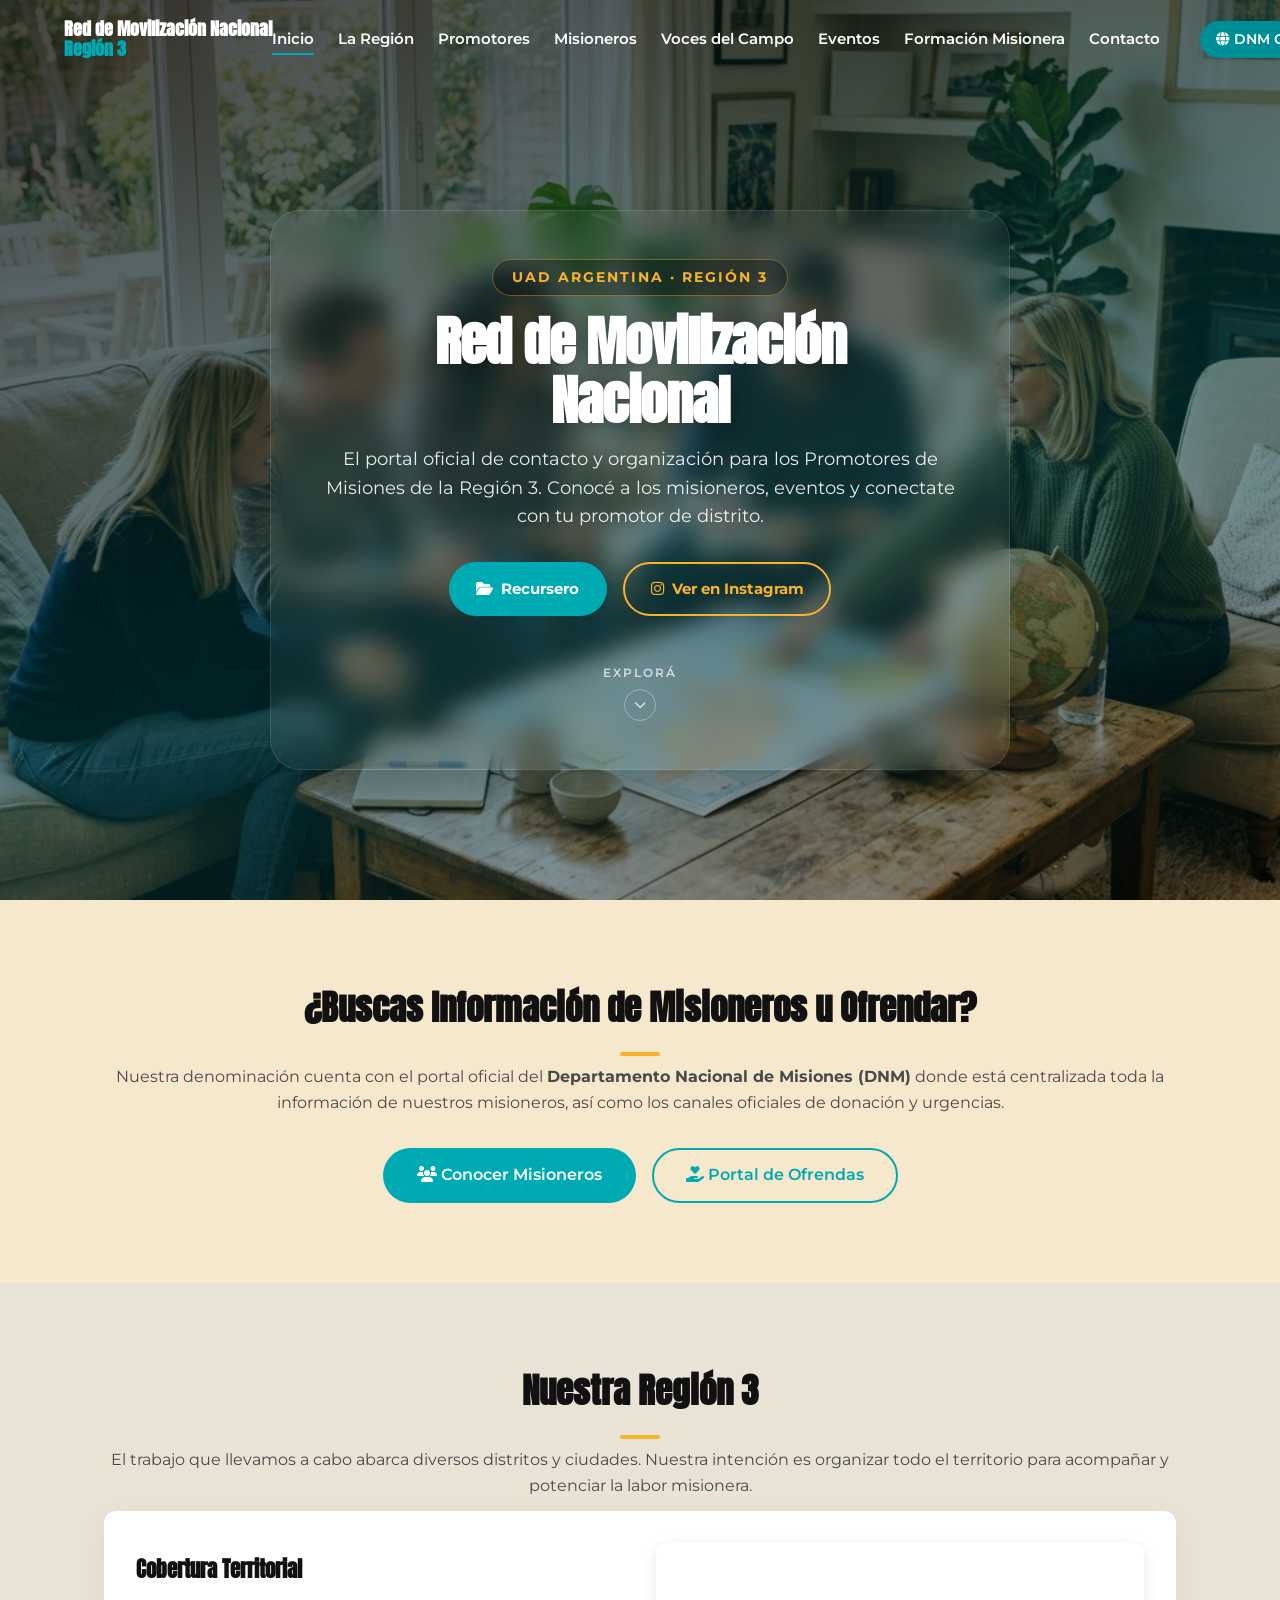
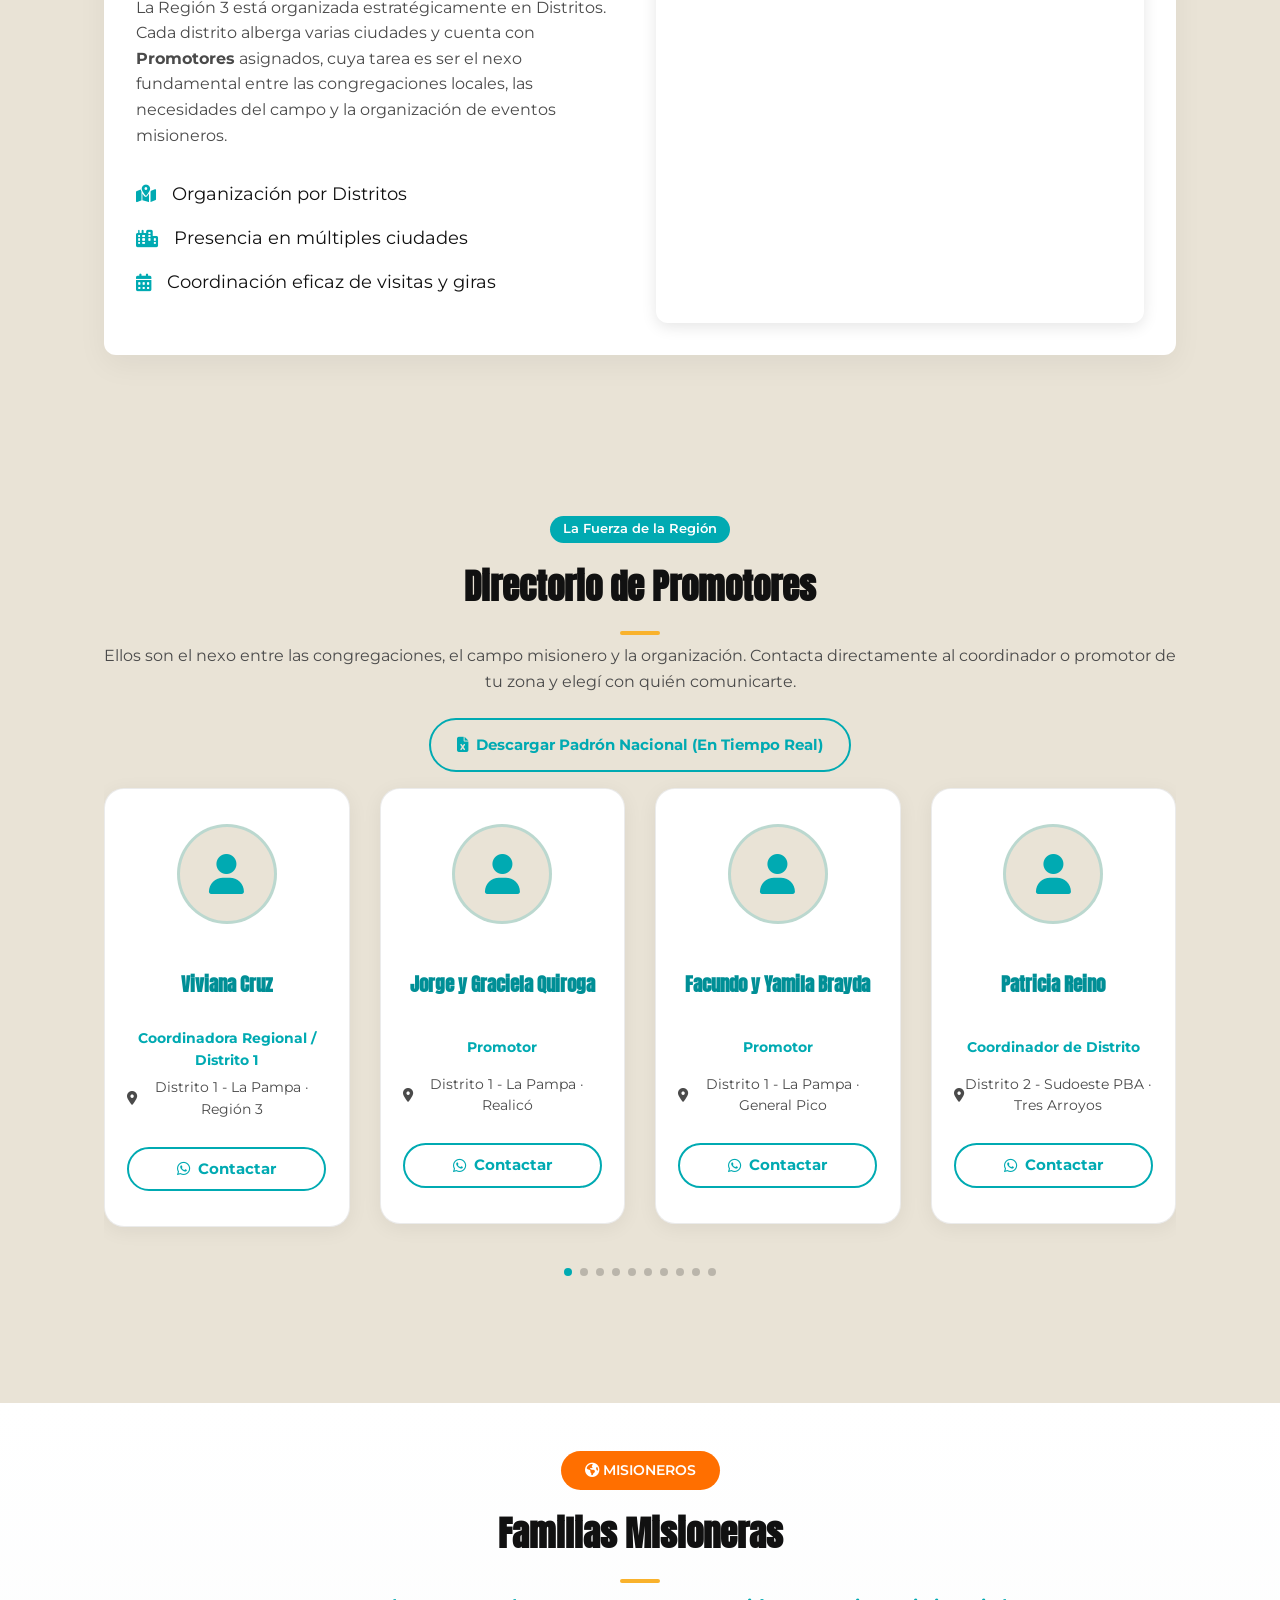
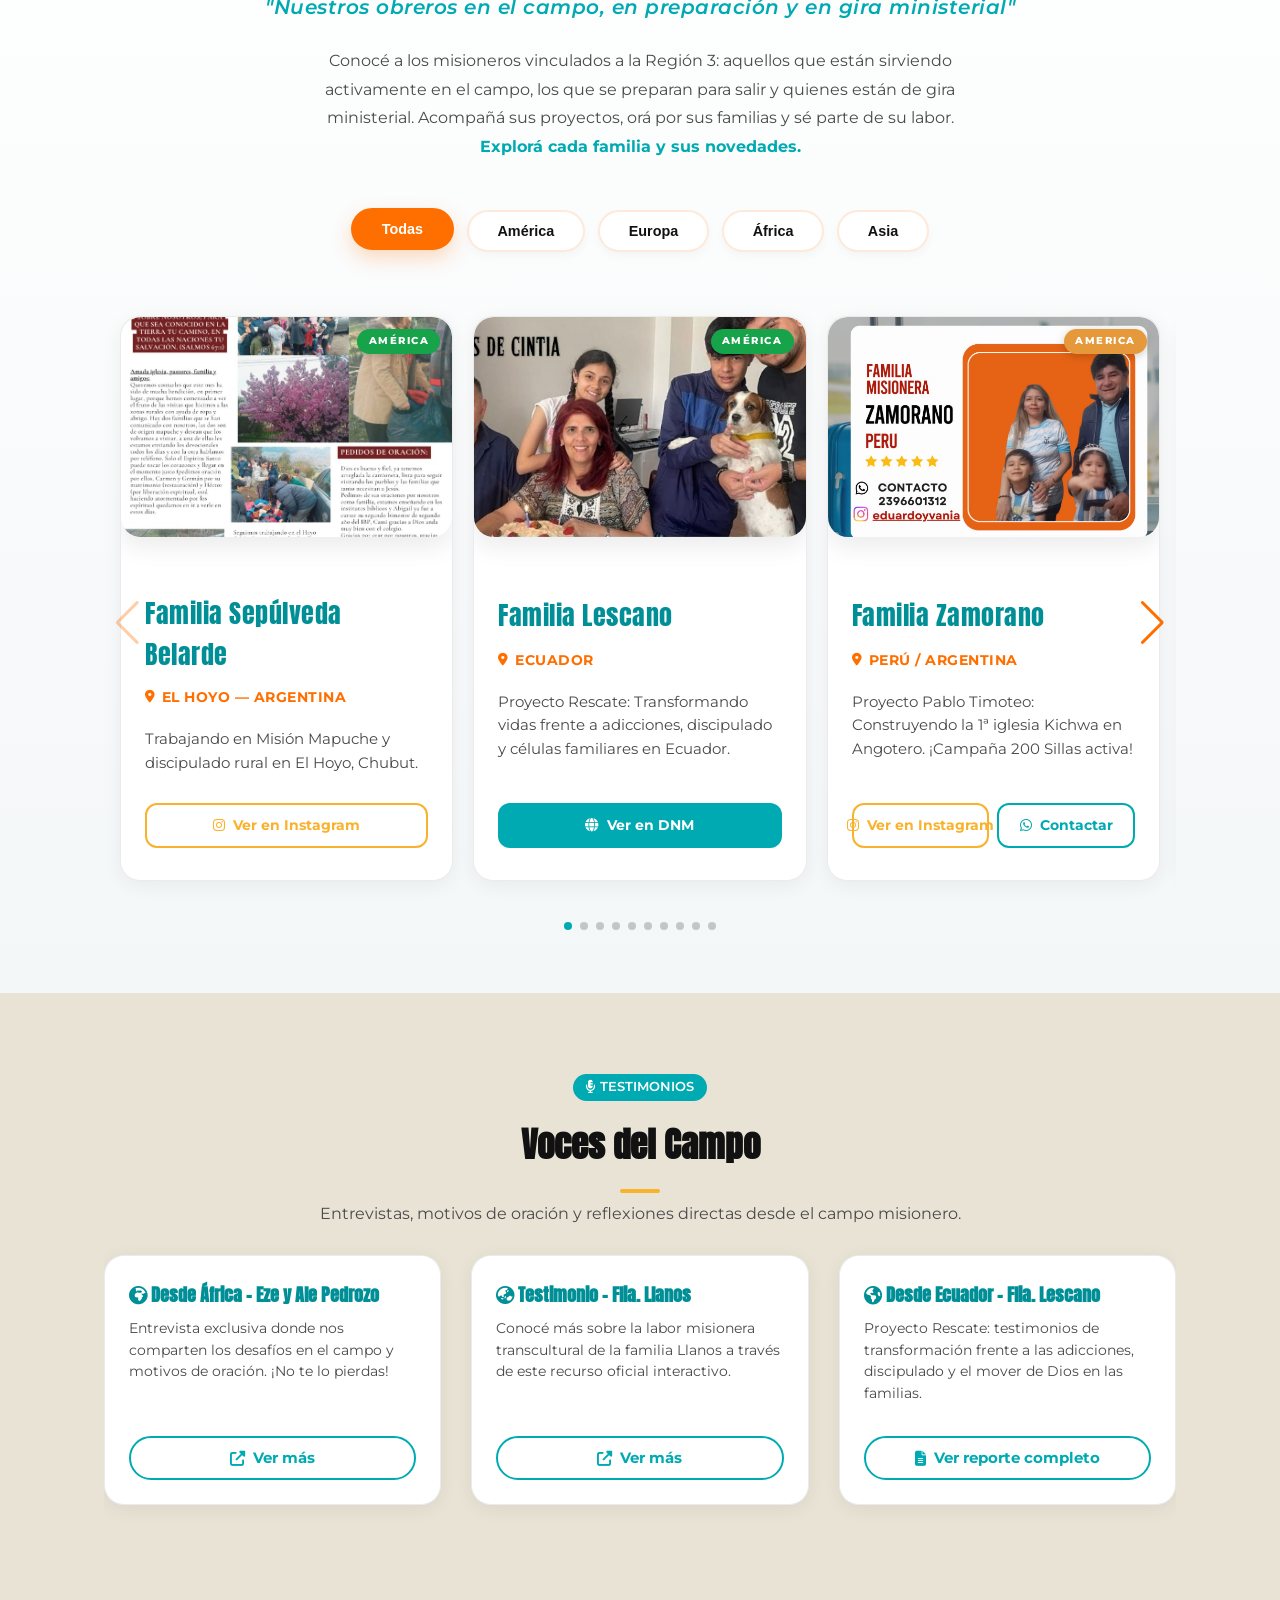
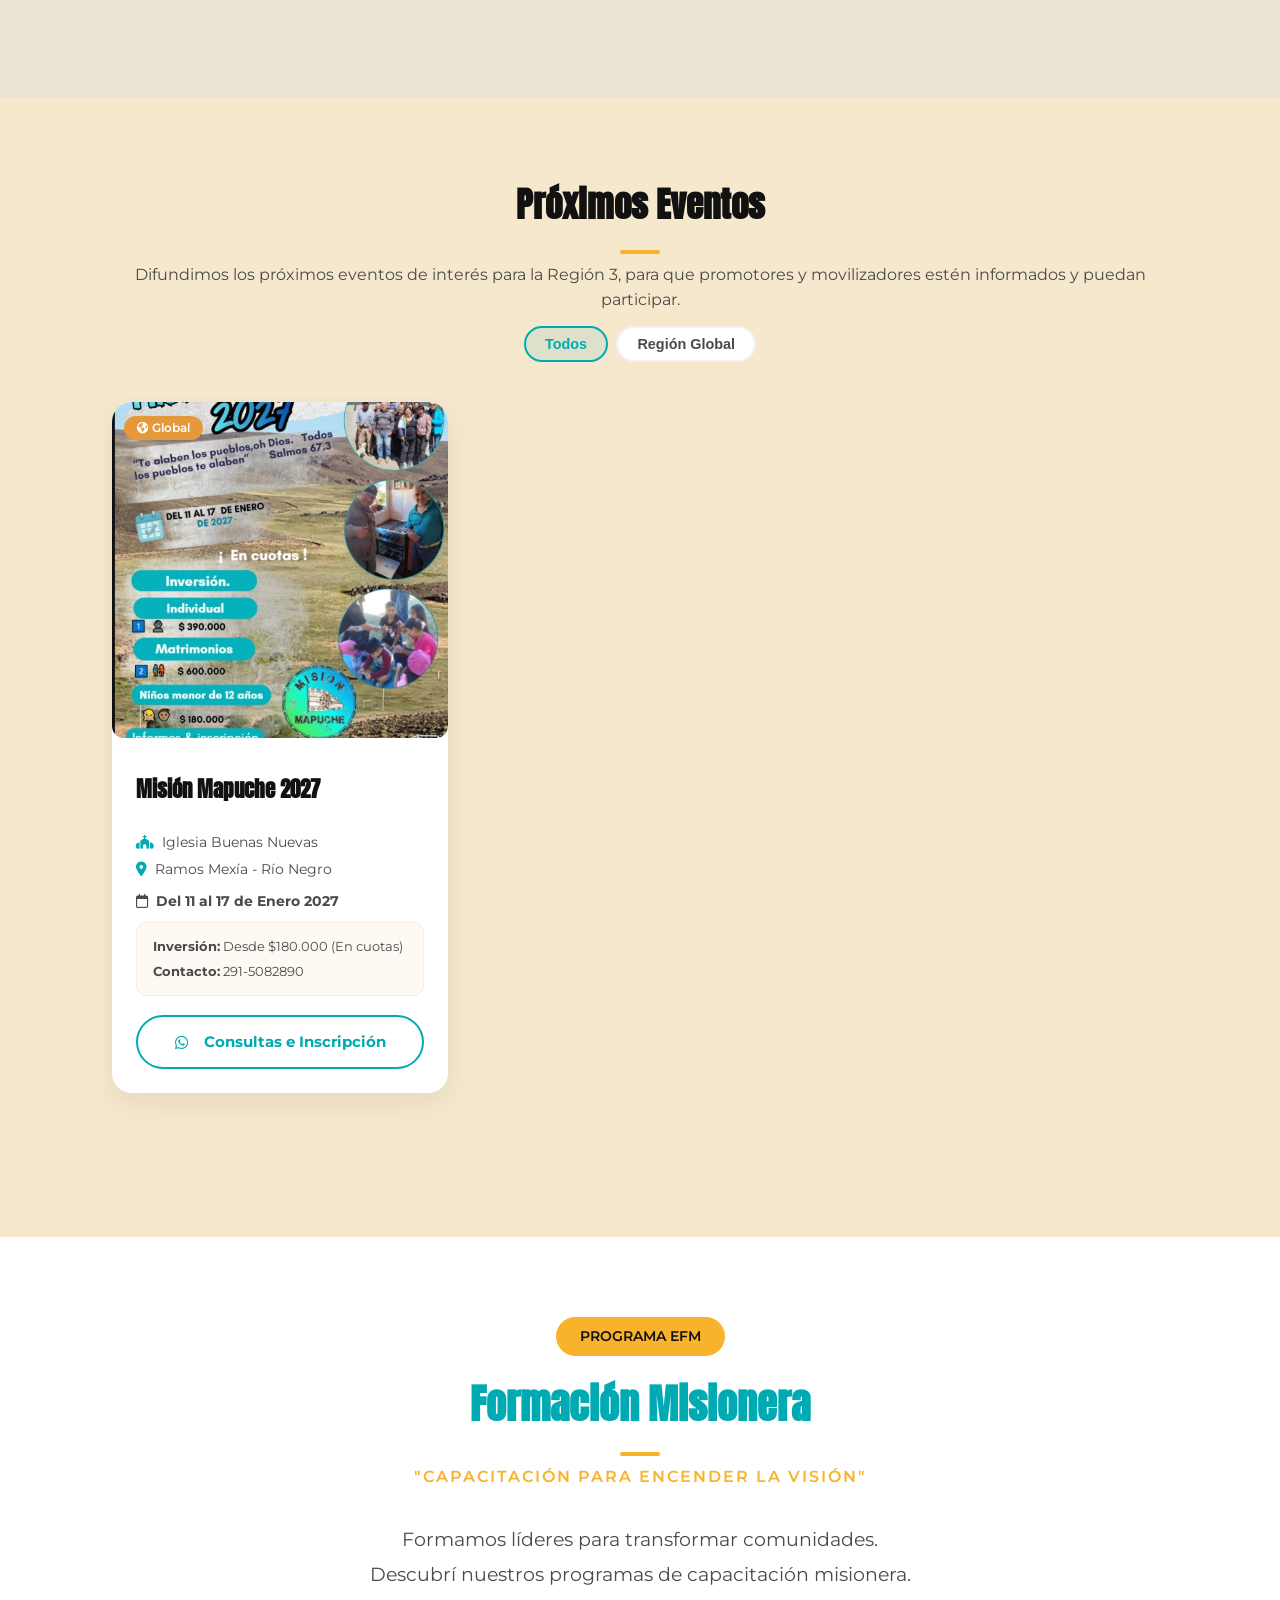
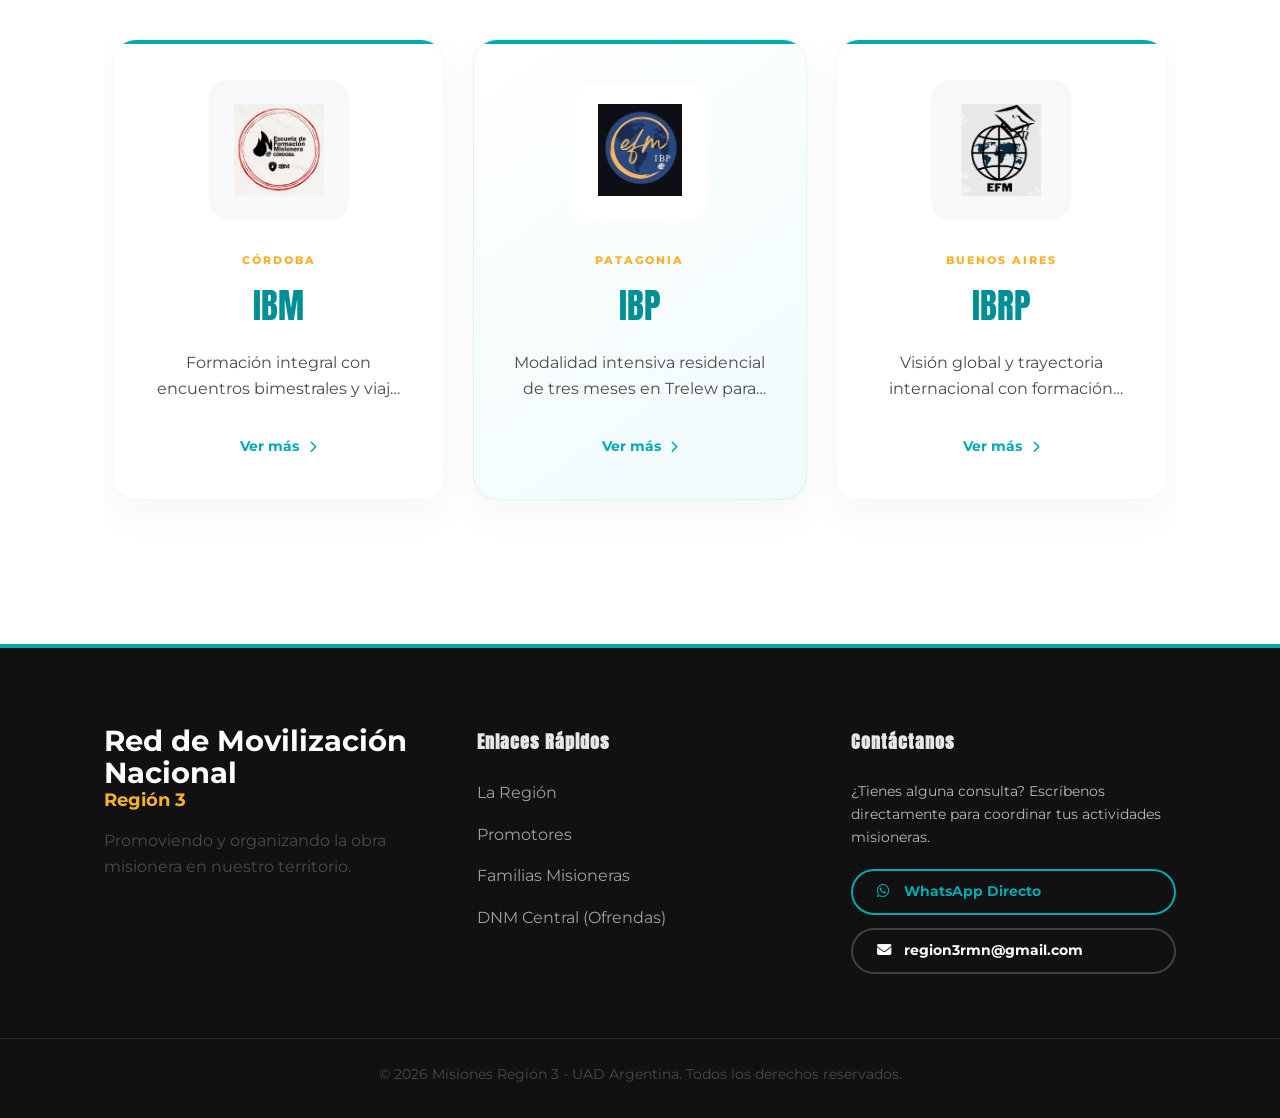
==== commit 886015e7: "fix(ui): corregir separacion en carruseles promotores y voces y resolver z-index de menu movil" ====
--- a/index.html
+++ b/index.html
@@ -5,7 +5,7 @@
 <meta charset="utf-8"/>
 <meta content="width=device-width, initial-scale=1.0, viewport-fit=cover" name="viewport"/>
 <title>Misiones Regi&oacute;n 3 | UAD Argentina</title>
-<link href="estilos.css?v=20261024" rel="stylesheet"/>
+<link href="estilos.css?v=20261024b" rel="stylesheet"/>
 <link href="https://fonts.googleapis.com/css2?family=Anton&amp;family=Montserrat:wght@300;400;600;700;800&amp;display=swap" rel="stylesheet"/>
 <link href="https://cdnjs.cloudflare.com/ajax/libs/font-awesome/6.4.0/css/all.min.css" rel="stylesheet"/>
 <link crossorigin="" href="https://unpkg.com/leaflet@1.9.4/dist/leaflet.css" rel="stylesheet"/>
@@ -284,7 +284,7 @@
 </div>
 </div>
 </div>
-<div class="swiper-pagination"></div>
+<div class="swiper-pagination promotores-pagination"></div>
 </div>
 </div>
 </div>
@@ -314,7 +314,7 @@
             <div class="swiper-wrapper" id="gira-cards-container">
                 <!-- Se poblar&aacute; din&aacute;micamente desde JS -->
             </div>
-            <div class="swiper-pagination"></div>
+            <div class="swiper-pagination gira-pagination"></div>
             <!-- Botones de navegaci&oacute;n a&ntilde;adidos para mejor UX -->
             <div class="swiper-button-next" style="color: #ff6f00;"></div>
             <div class="swiper-button-prev" style="color: #ff6f00;"></div>
@@ -509,6 +509,6 @@
 <!-- Scripts: Leaflet, Swiper, then app script -->
 <script src="https://unpkg.com/leaflet@1.9.4/dist/leaflet.js" crossorigin=""></script>
 <script src="https://cdn.jsdelivr.net/npm/swiper@11/swiper-bundle.min.js"></script>
-<script src="script.js?v=20261024"></script>
+<script src="script.js?v=20261024b"></script>
 </body>
 </html>
--- a/estilos.css
+++ b/estilos.css
@@ -72,7 +72,7 @@
 /* Navbar */
 .navbar {
     position: fixed; top: 0; left: 0; width: 100%; display: flex; justify-content: space-between;
-    align-items: center; padding: 1.2rem 5%; background-color: transparent; z-index: 1000;
+    align-items: center; padding: 1.2rem 5%; background-color: transparent; z-index: 1050;
     transition: all var(--transition-fast);
     padding-top: max(1.2rem, env(safe-area-inset-top, 0px));
     padding-left: max(5%, env(safe-area-inset-left, 0px));
@@ -111,10 +111,10 @@
     left: 0;
     width: 100vw;
     height: 100vh;
-    background: rgba(15, 23, 42, 0.55);
-    backdrop-filter: blur(4px);
-    -webkit-backdrop-filter: blur(4px);
-    z-index: 1000;
+    background: rgba(15, 23, 42, 0.6);
+    backdrop-filter: blur(5px);
+    -webkit-backdrop-filter: blur(5px);
+    z-index: 1040;
     opacity: 0;
     pointer-events: none;
     transition: opacity 0.3s ease;
@@ -457,7 +457,7 @@
     -webkit-text-size-adjust: 100%;
 }
 *, *::before, *::after {
-    box-sizing: inherit;
+    box-sizing: border-box;
 }
 body {
     overflow-x: hidden;
@@ -521,7 +521,7 @@
         color: var(--bg-white);
         font-size: 1.35rem;
         cursor: pointer;
-        z-index: 1002;
+        z-index: 1060;
         transition: all 0.25s ease;
         -webkit-tap-highlight-color: transparent;
     }
@@ -535,6 +535,7 @@
         border-color: #cbd5e1 !important;
         color: var(--text-dark) !important;
         box-shadow: 0 4px 12px rgba(0, 0, 0, 0.1);
+        z-index: 1060 !important;
     }
     .mobile-toggle:active {
         transform: scale(0.92);
@@ -549,7 +550,7 @@
         max-width: 360px;
         height: 100%;
         height: 100dvh;
-        background: #ffffff;
+        background: #ffffff !important;
         flex-direction: column;
         align-items: stretch;
         gap: 0;
@@ -559,7 +560,7 @@
         transition: transform 0.35s cubic-bezier(0.16, 1, 0.3, 1);
         overflow-y: auto;
         -webkit-overflow-scrolling: touch;
-        z-index: 1001;
+        z-index: 1052;
         display: flex;
         border-left: 1px solid rgba(0, 0, 0, 0.08);
     }
@@ -567,23 +568,26 @@
         transform: translateX(0);
     }
     .nav-item {
-        color: #1e293b !important;
+        color: #0f172a !important;
         padding: 0.95rem 1.1rem;
         border-radius: 12px;
         display: flex;
         align-items: center;
+        justify-content: space-between;
         font-size: 1.05rem;
         font-weight: 700;
         text-align: left;
         white-space: nowrap !important;
         word-break: normal !important;
         overflow-wrap: normal !important;
-        border-bottom: 1px solid rgba(0, 0, 0, 0.04);
+        border-bottom: 1px solid rgba(0, 0, 0, 0.05);
         transition: background-color 0.2s ease, color 0.2s ease, transform 0.15s ease;
         min-height: 48px;
+        text-decoration: none;
+        cursor: pointer;
     }
     .nav-item:hover, .nav-item:active {
-        background-color: #f8fafc;
+        background-color: #f1f5f9;
         color: var(--primary-color) !important;
         transform: translateX(3px);
     }
@@ -1186,6 +1190,7 @@
 .swiper {
     padding-bottom: 4rem !important; /* Spacing for pagination bullets */
     padding-top: 1rem !important; /* Spacing for hover shadows */
+    box-sizing: border-box !important;
 }
 .promotores-swiper {
     padding-bottom: 2rem; 
@@ -1198,23 +1203,28 @@
     display: flex;
     align-items: stretch;
     height: auto;
+    box-sizing: border-box !important;
+}
+.swiper-slide > * {
+    box-sizing: border-box !important;
 }
 .promotor-card {
     background: var(--bg-white);
-    border-radius: 24px;
-    padding: 2.5rem 1.5rem;
+    border-radius: 20px;
+    padding: 2.2rem 1.4rem;
     text-align: center;
-    box-shadow: 0 10px 40px rgba(0,0,0,0.03);
-    border: 1px solid rgba(0,0,0,0.03);
-    transition: transform 0.4s ease, box-shadow 0.4s ease;
+    box-shadow: 0 4px 20px rgba(0, 0, 0, 0.06);
+    border: 1px solid rgba(0, 0, 0, 0.08);
+    transition: transform 0.3s ease, box-shadow 0.3s ease;
     flex: 1; 
     display: flex;
     flex-direction: column;
     width: 100%;
+    box-sizing: border-box !important;
 }
 .promotor-card:hover {
     transform: translateY(-5px);
-    box-shadow: 0 20px 50px rgba(0,0,0,0.08);
+    box-shadow: 0 12px 30px rgba(0, 0, 0, 0.1);
 }
 /* Asegurar alineación vertical de textos variables */
 .promotor-card h3 {
@@ -1236,11 +1246,21 @@
     align-items: center;
     justify-content: center;
 }
-.promotor-card:hover {
-    transform: translateY(-5px);
-}
 
 /* ===== Voces del Campo Overrides ===== */
+.mySwiperVoces .swiper-slide {
+    display: flex;
+    height: auto;
+    box-sizing: border-box !important;
+}
+.mySwiperVoces .promotor-card {
+    min-height: 250px;
+    border-radius: 20px;
+    border: 1px solid rgba(0, 0, 0, 0.08);
+    box-shadow: 0 4px 20px rgba(0, 0, 0, 0.06);
+    box-sizing: border-box !important;
+    width: 100%;
+}
 .mySwiperVoces .promotor-card h3,
 .mySwiperVoces .promotor-card p {
     min-height: 0 !important;
@@ -1502,22 +1522,23 @@
 
 .gira-card {
     background: var(--bg-white);
-    border-radius: 24px;
-    box-shadow: 0 10px 40px rgba(0,0,0,0.03);
-    border: 1px solid rgba(0,0,0,0.03);
+    border-radius: 20px;
+    box-shadow: 0 4px 20px rgba(0,0,0,0.06);
+    border: 1px solid rgba(0,0,0,0.08);
     display: flex;
     flex-direction: column;
     height: 100%;
-    transition: all 0.4s ease;
+    transition: all 0.3s ease;
     position: relative;
     overflow: hidden;
+    box-sizing: border-box !important;
 }
 
 .gira-card:hover {
-    transform: translateY(-12px);
-    box-shadow: 0 20px 50px rgba(0,0,0,0.08);
+    transform: translateY(-8px);
+    box-shadow: 0 16px 36px rgba(0,0,0,0.1);
     background: white;
-    border-color: rgba(255,111,0,0.2);
+    border-color: rgba(255,111,0,0.25);
 }
 
 .gira-card-img-wrapper {
@@ -2071,8 +2092,14 @@
 
 /* ── Promotores Swiper Mobile ── */
 @media (max-width: 600px) {
-    .promotores-swiper { padding: 0 0.5rem; }
-    .promotor-card { padding: 1.5rem 1rem; border-radius: 16px; }
+    .promotores-swiper { padding: 0 0.5rem 2rem; }
+    .promotor-card {
+        padding: 1.5rem 1rem !important;
+        border-radius: 16px !important;
+        border: 1px solid rgba(0, 0, 0, 0.08) !important;
+        box-shadow: 0 4px 16px rgba(0, 0, 0, 0.07) !important;
+        box-sizing: border-box !important;
+    }
     .promotor-card h3 { min-height: unset; font-size: 1rem; }
     .promotor-card p:nth-of-type(1),
     .promotor-card p:nth-of-type(2) { min-height: unset; }
@@ -2091,7 +2118,12 @@
     .gira-filters { gap: 0.5rem; margin-bottom: 1.5rem; }
     .filter-btn-gira { padding: 0.5rem 1rem; font-size: 0.82rem; }
     .giraSwiper { padding: 0.5rem 0.5rem 3rem !important; }
-    .gira-card { border-radius: 16px; }
+    .gira-card {
+        border-radius: 16px !important;
+        border: 1px solid rgba(0, 0, 0, 0.08) !important;
+        box-shadow: 0 4px 16px rgba(0, 0, 0, 0.07) !important;
+        box-sizing: border-box !important;
+    }
     .gira-card-img-wrapper { height: 180px; border-radius: 12px; }
     .gira-card-content { padding: 1.2rem 1rem; }
     .gira-card-name { font-size: 1.3rem; }
@@ -2104,7 +2136,14 @@
 
 /* ── Voces del Campo Mobile ── */
 @media (max-width: 600px) {
-    .voces-swiper { padding-bottom: 2rem; }
+    .voces-swiper { padding: 0 0.5rem 2.5rem; }
+    .mySwiperVoces .promotor-card {
+        padding: 1.5rem 1.1rem !important;
+        border-radius: 16px !important;
+        border: 1px solid rgba(0, 0, 0, 0.08) !important;
+        box-shadow: 0 4px 16px rgba(0, 0, 0, 0.07) !important;
+        box-sizing: border-box !important;
+    }
 }
 
 /* ── Eventos Mobile ── */
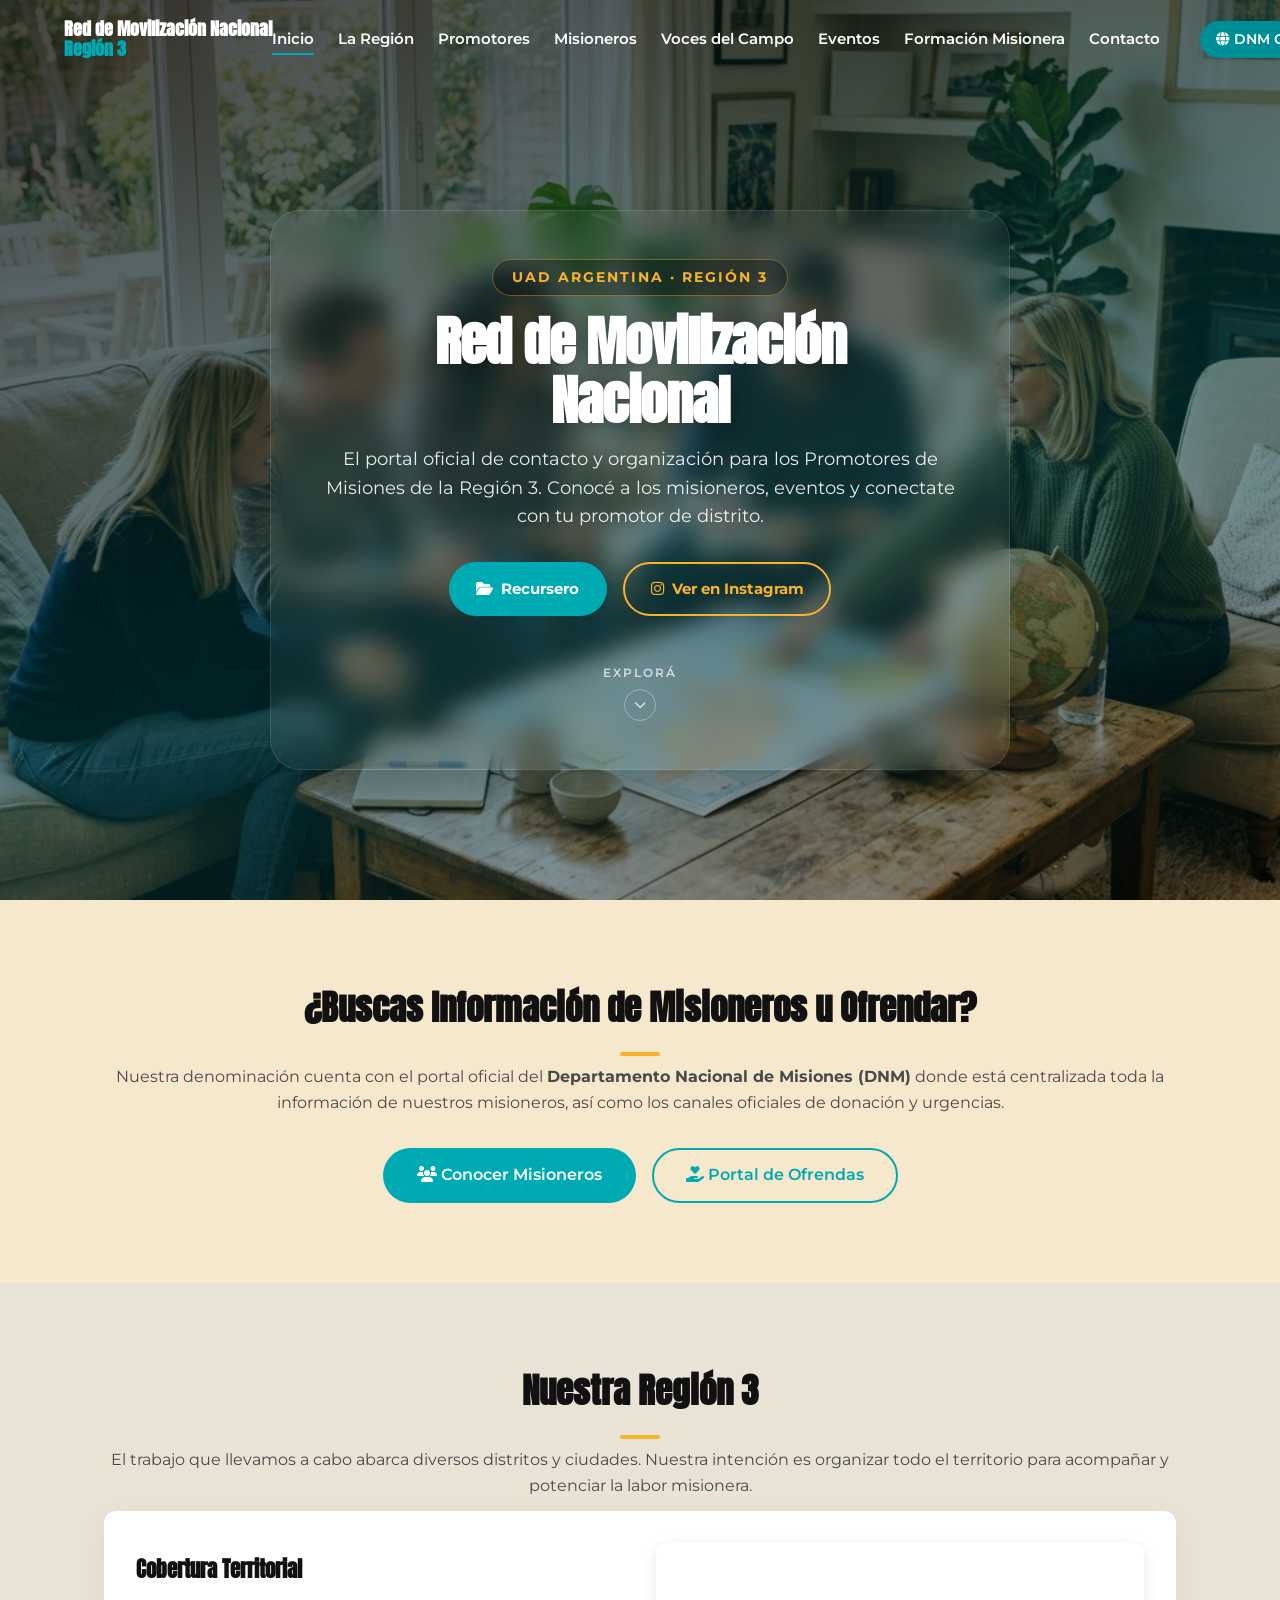
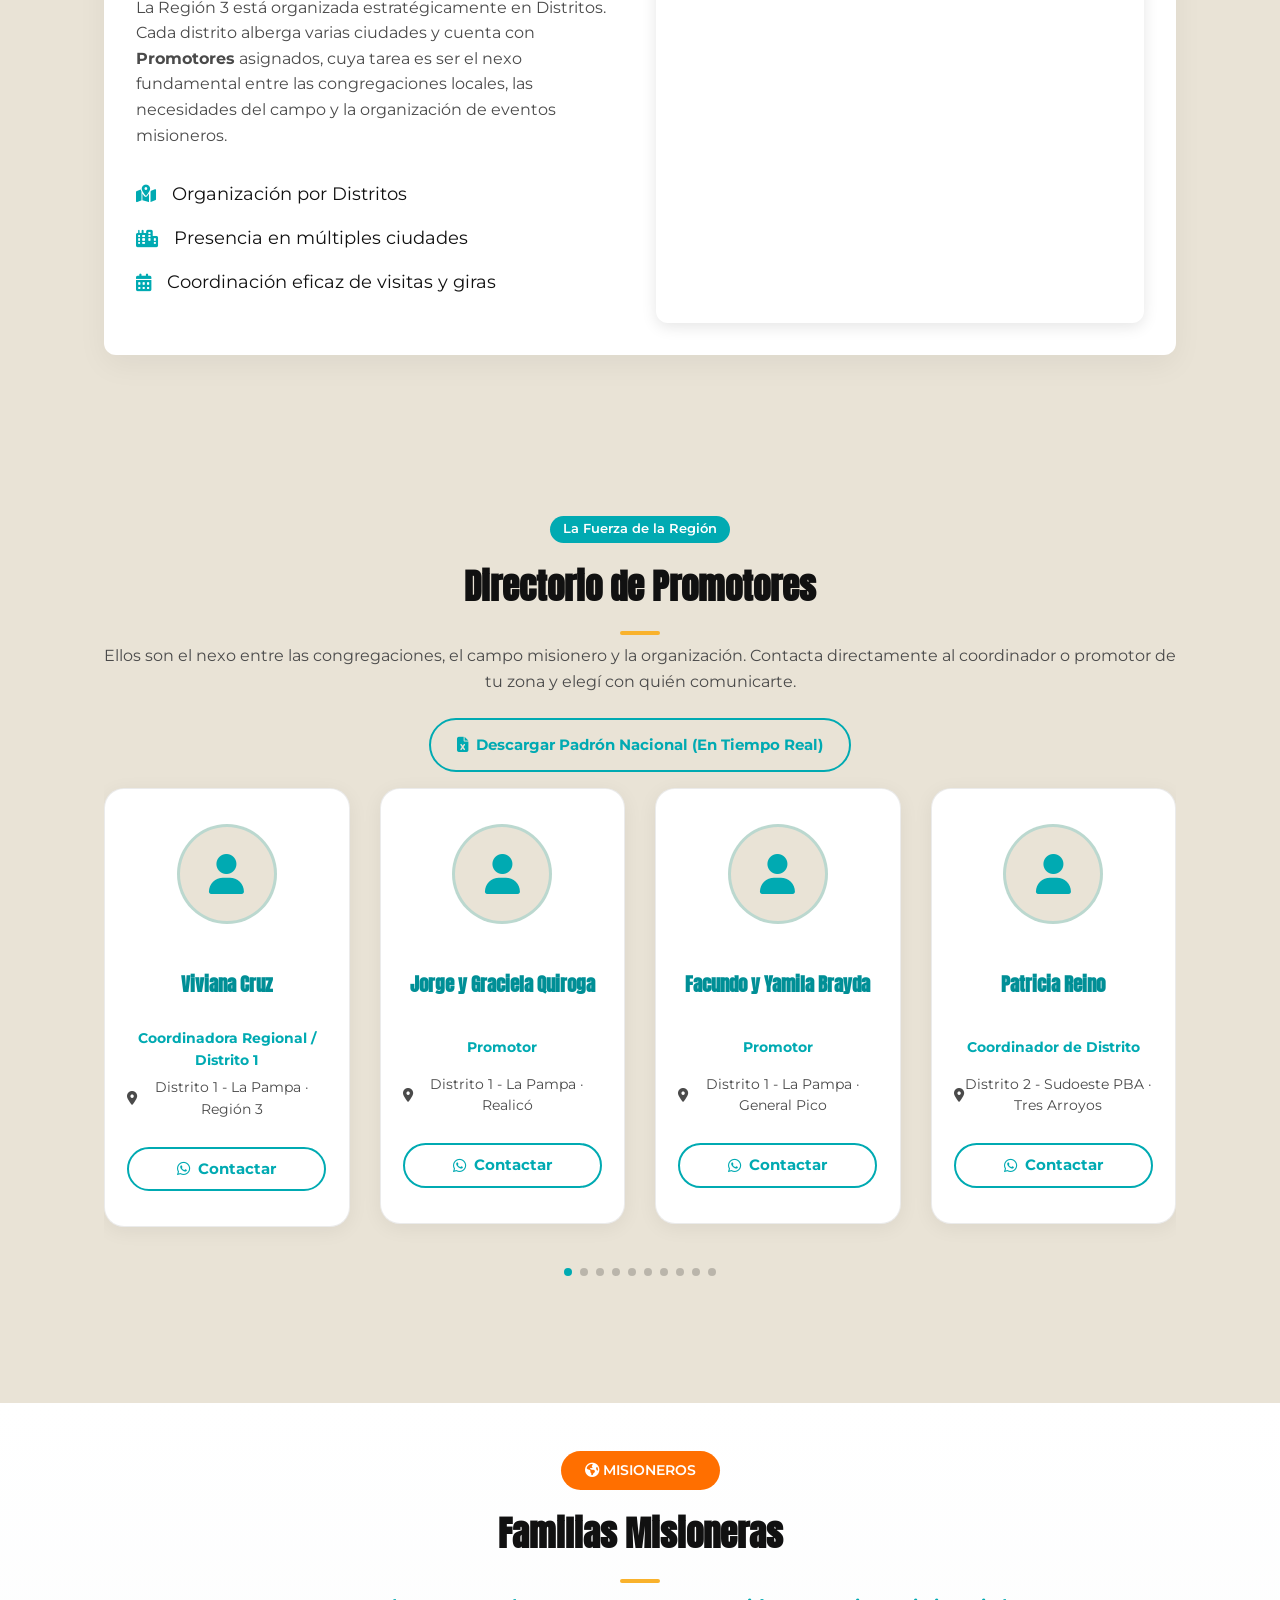
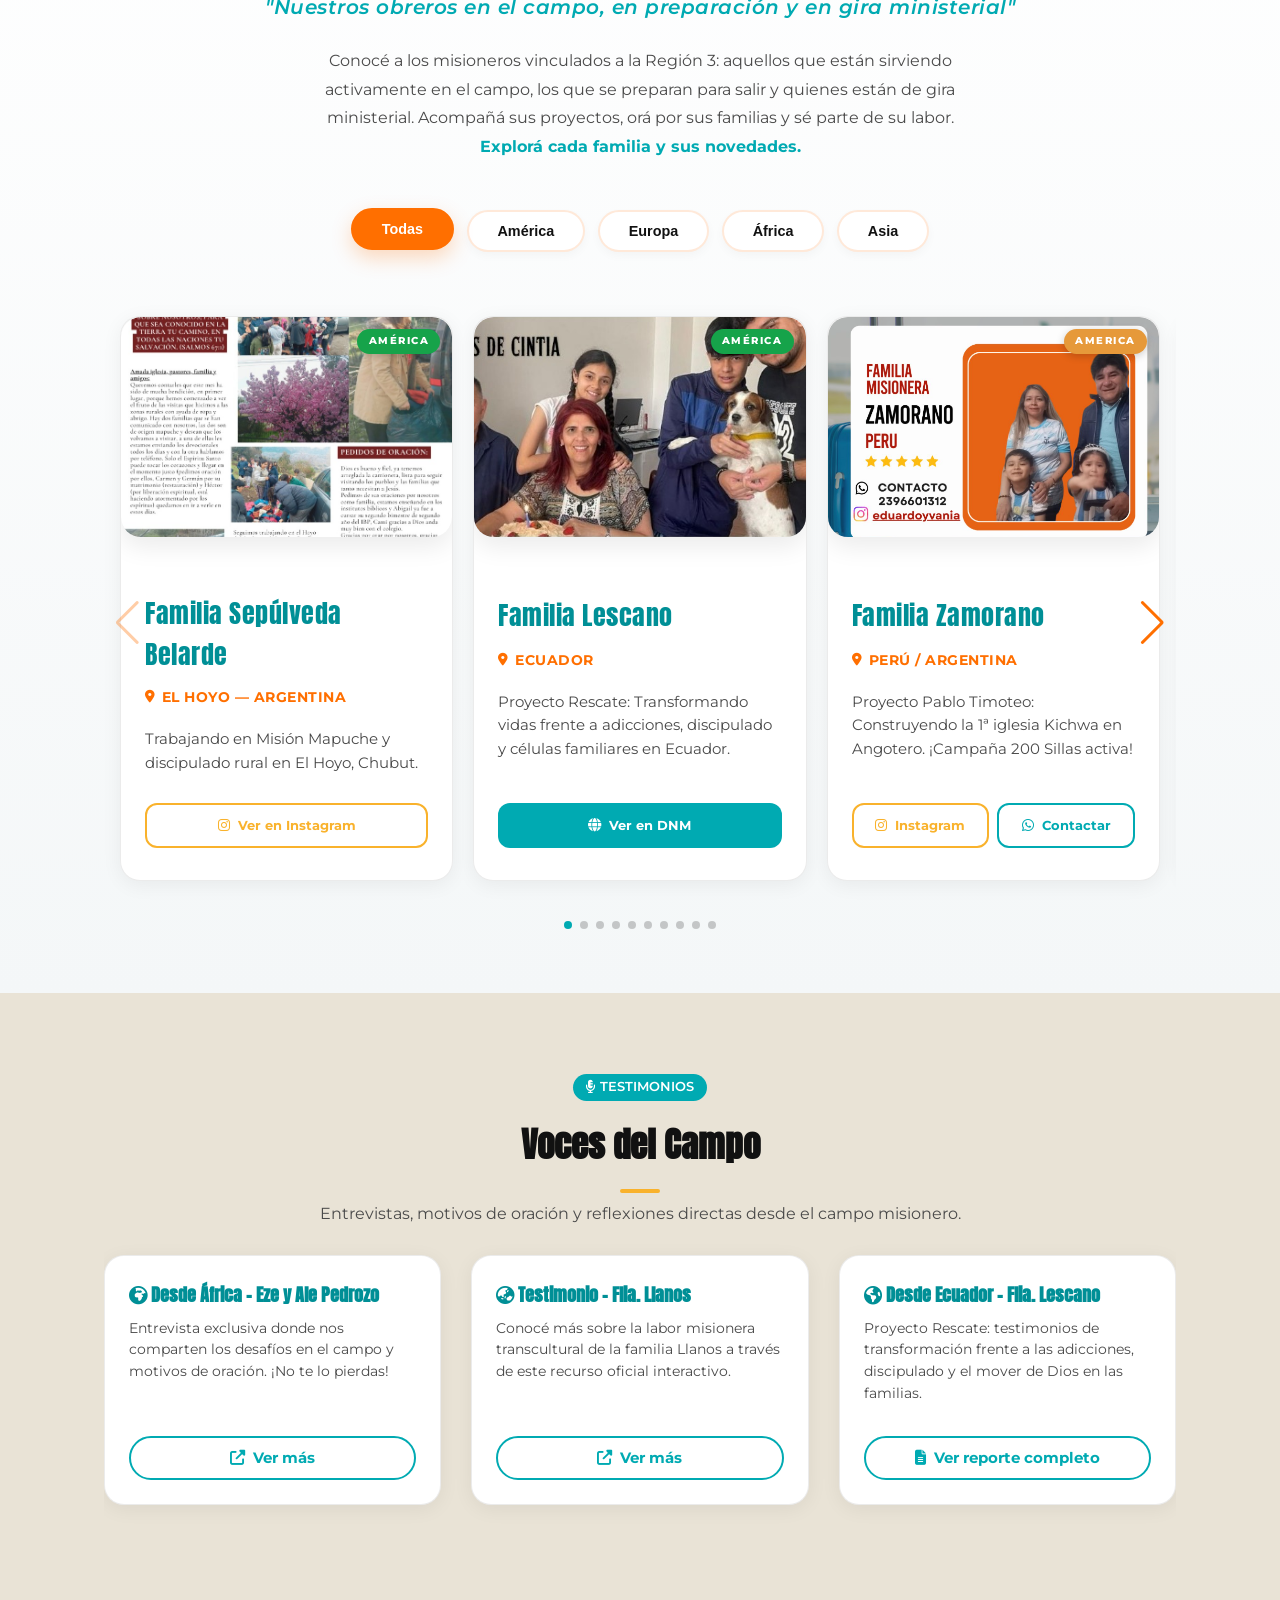
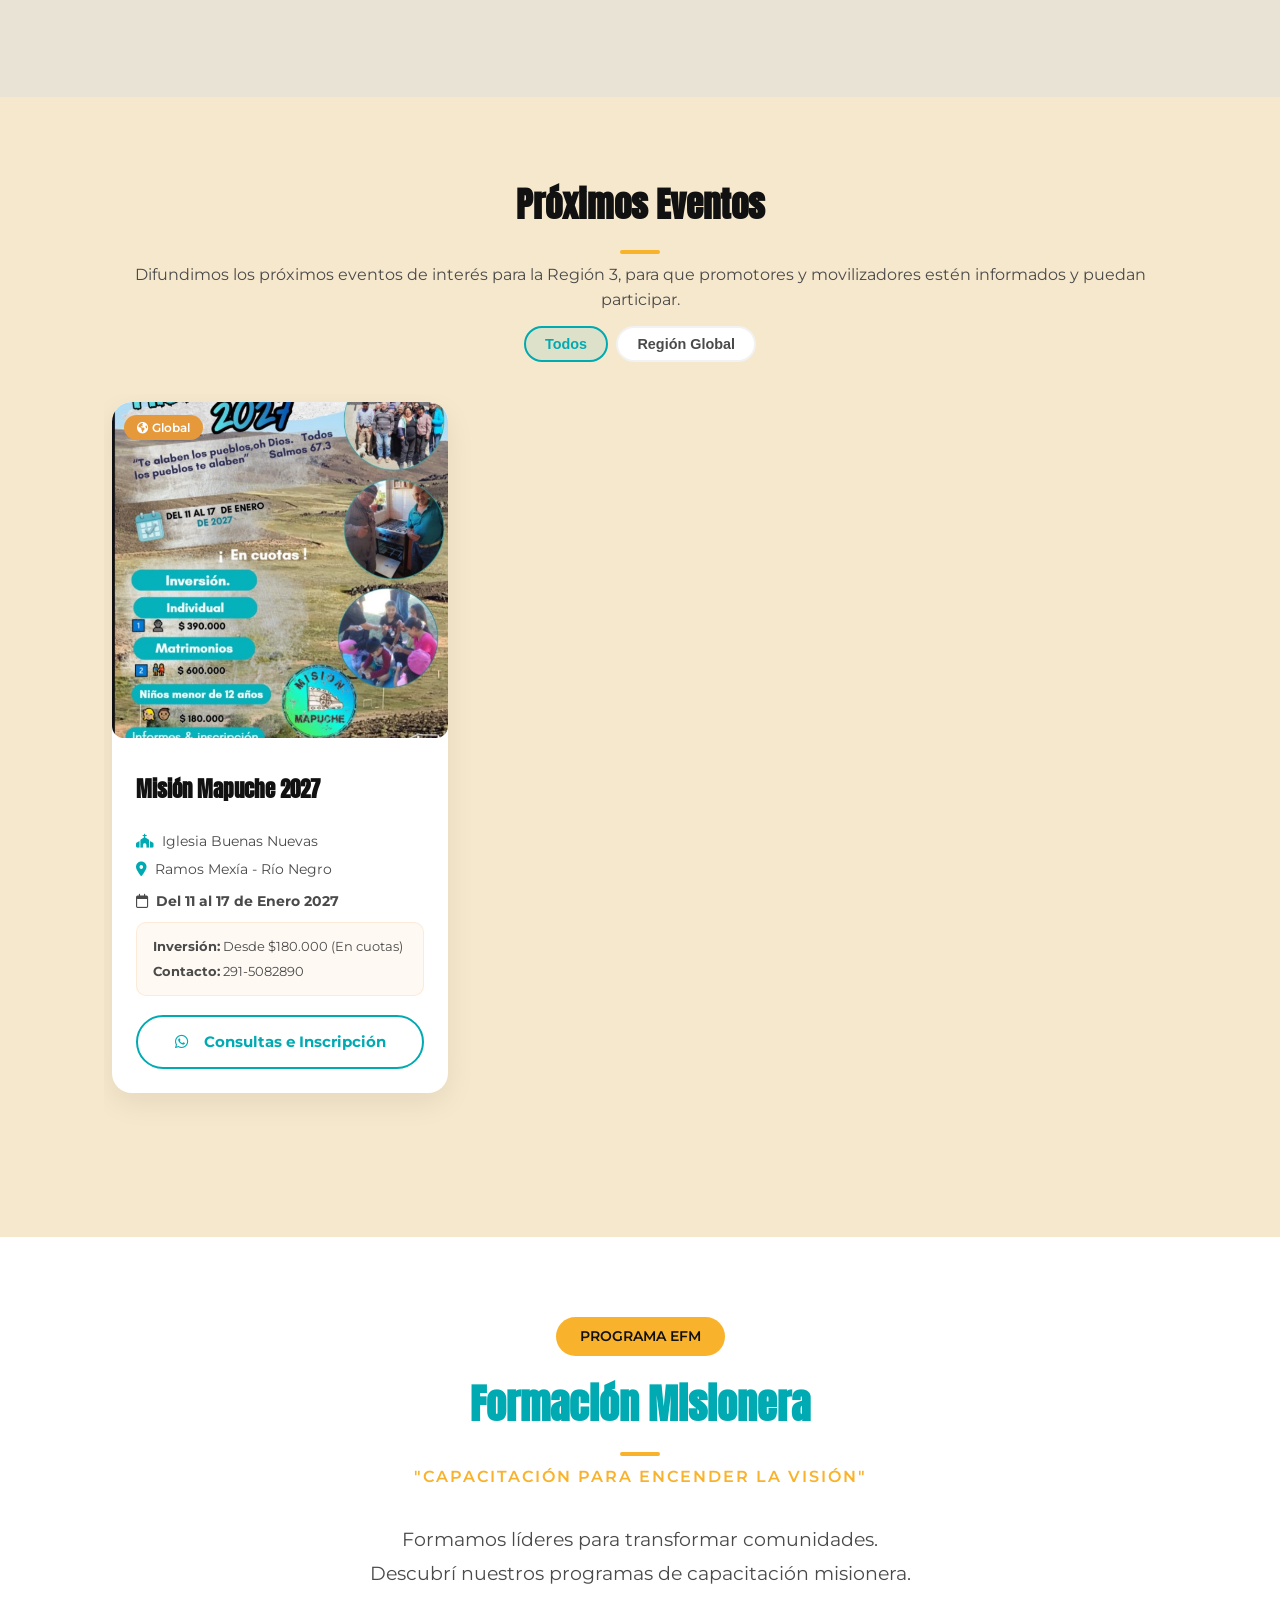
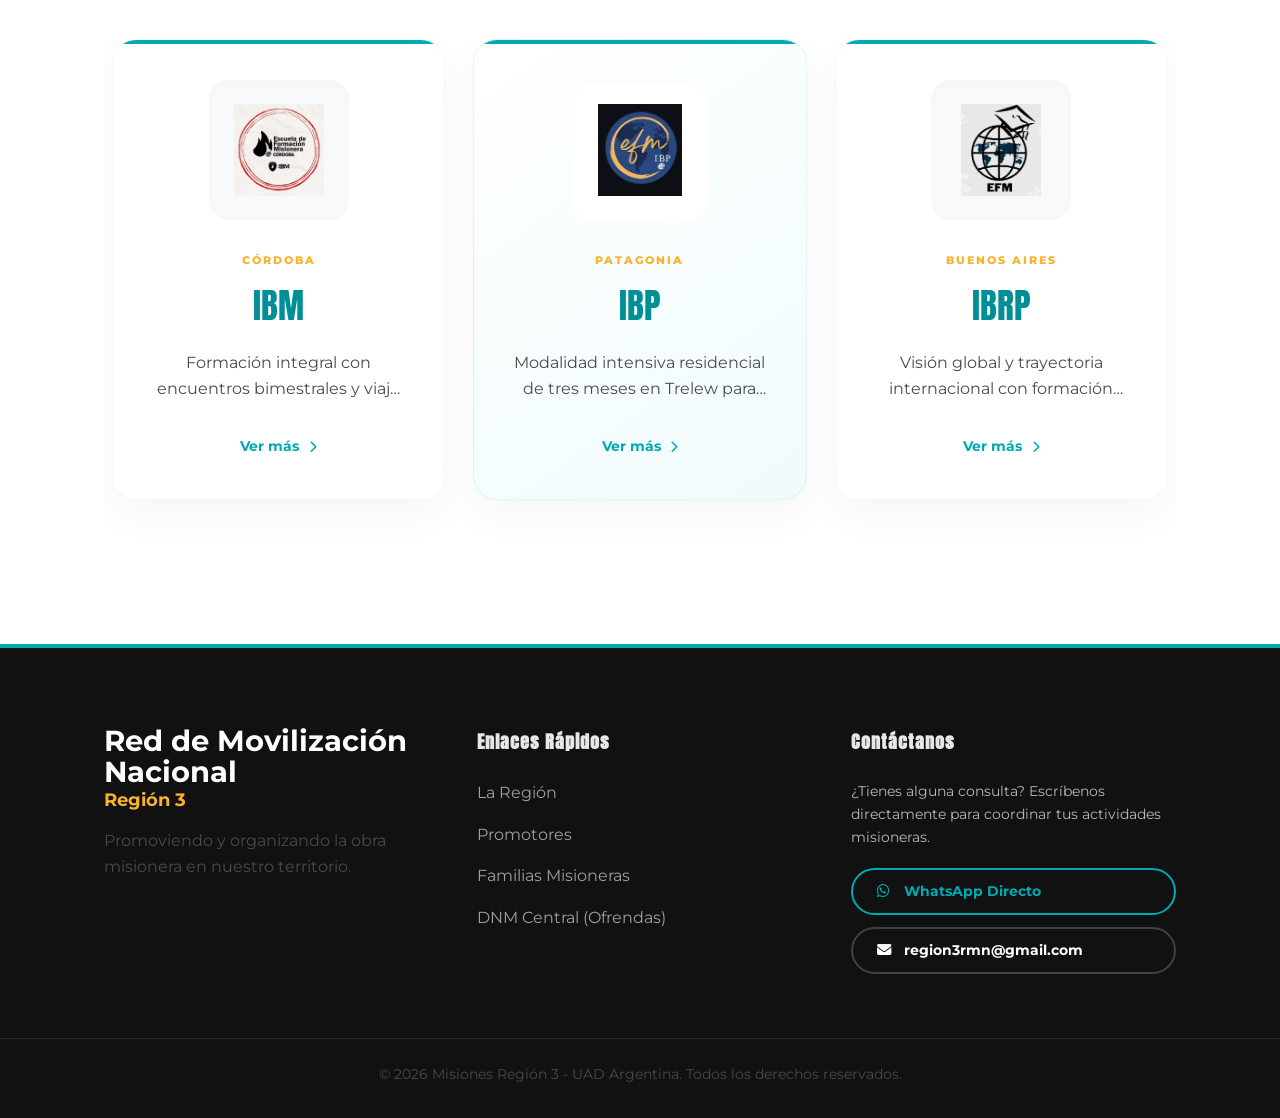
==== commit d7a641c9: "fix(ui): ajustar botones de instagram y whatsapp en tarjetas de misioneros sin desbordamiento" ====
--- a/index.html
+++ b/index.html
@@ -5,7 +5,7 @@
 <meta charset="utf-8"/>
 <meta content="width=device-width, initial-scale=1.0, viewport-fit=cover" name="viewport"/>
 <title>Misiones Regi&oacute;n 3 | UAD Argentina</title>
-<link href="estilos.css?v=20261024b" rel="stylesheet"/>
+<link href="estilos.css?v=20261024c" rel="stylesheet"/>
 <link href="https://fonts.googleapis.com/css2?family=Anton&amp;family=Montserrat:wght@300;400;600;700;800&amp;display=swap" rel="stylesheet"/>
 <link href="https://cdnjs.cloudflare.com/ajax/libs/font-awesome/6.4.0/css/all.min.css" rel="stylesheet"/>
 <link crossorigin="" href="https://unpkg.com/leaflet@1.9.4/dist/leaflet.css" rel="stylesheet"/>
@@ -509,6 +509,6 @@
 <!-- Scripts: Leaflet, Swiper, then app script -->
 <script src="https://unpkg.com/leaflet@1.9.4/dist/leaflet.js" crossorigin=""></script>
 <script src="https://cdn.jsdelivr.net/npm/swiper@11/swiper-bundle.min.js"></script>
-<script src="script.js?v=20261024b"></script>
+<script src="script.js?v=20261024c"></script>
 </body>
 </html>
--- a/estilos.css
+++ b/estilos.css
@@ -1646,15 +1646,21 @@
     flex-wrap: wrap;
     gap: 0.5rem;
     margin-top: auto;
+    width: 100%;
 }
 
 .gira-btn {
-    flex: 1;
-    min-width: 120px;
+    flex: 1 1 115px;
+    min-width: 0;
     border-radius: 12px !important;
-    font-size: 0.85rem !important;
-    padding: 0.6rem 1rem !important;
+    font-size: 0.84rem !important;
+    padding: 0.6rem 0.75rem !important;
     justify-content: center;
+    white-space: nowrap;
+    box-sizing: border-box !important;
+}
+.gira-btn i {
+    flex-shrink: 0;
 }
 
 /* WhatsApp button */
